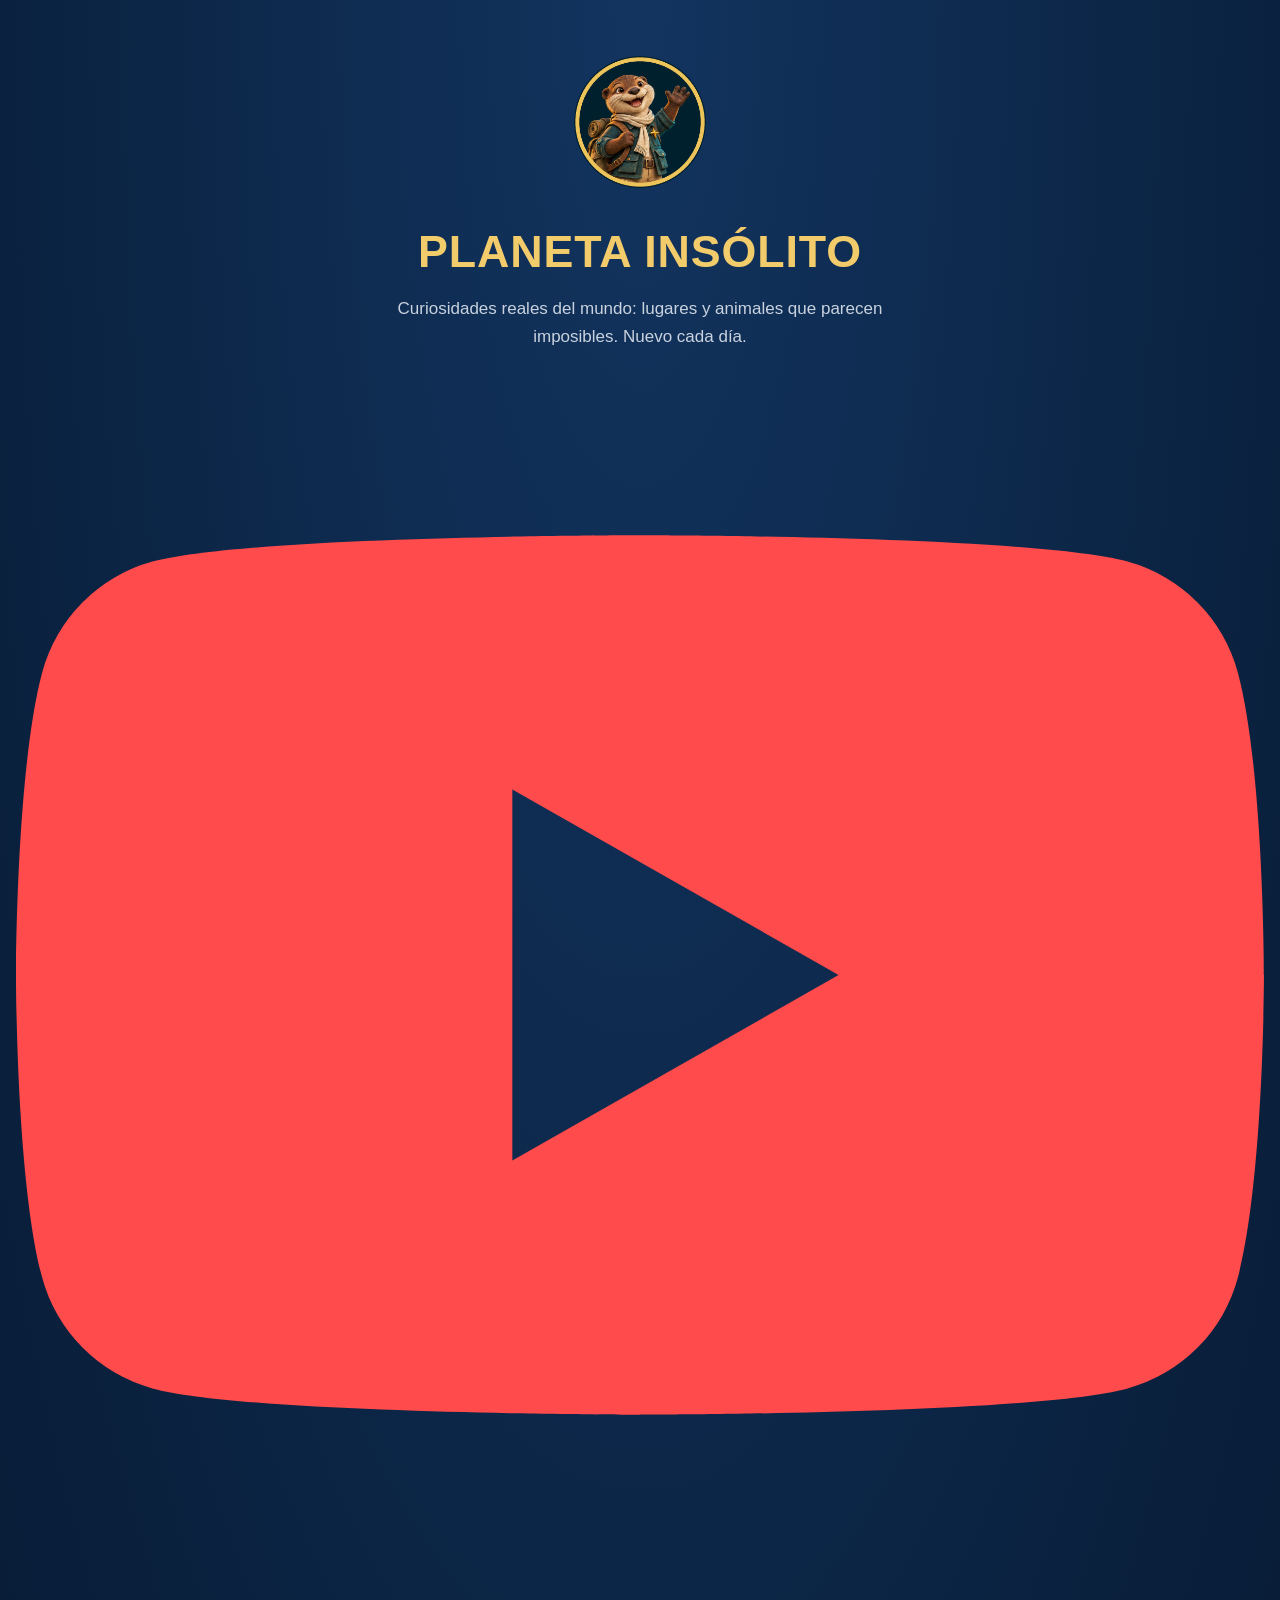
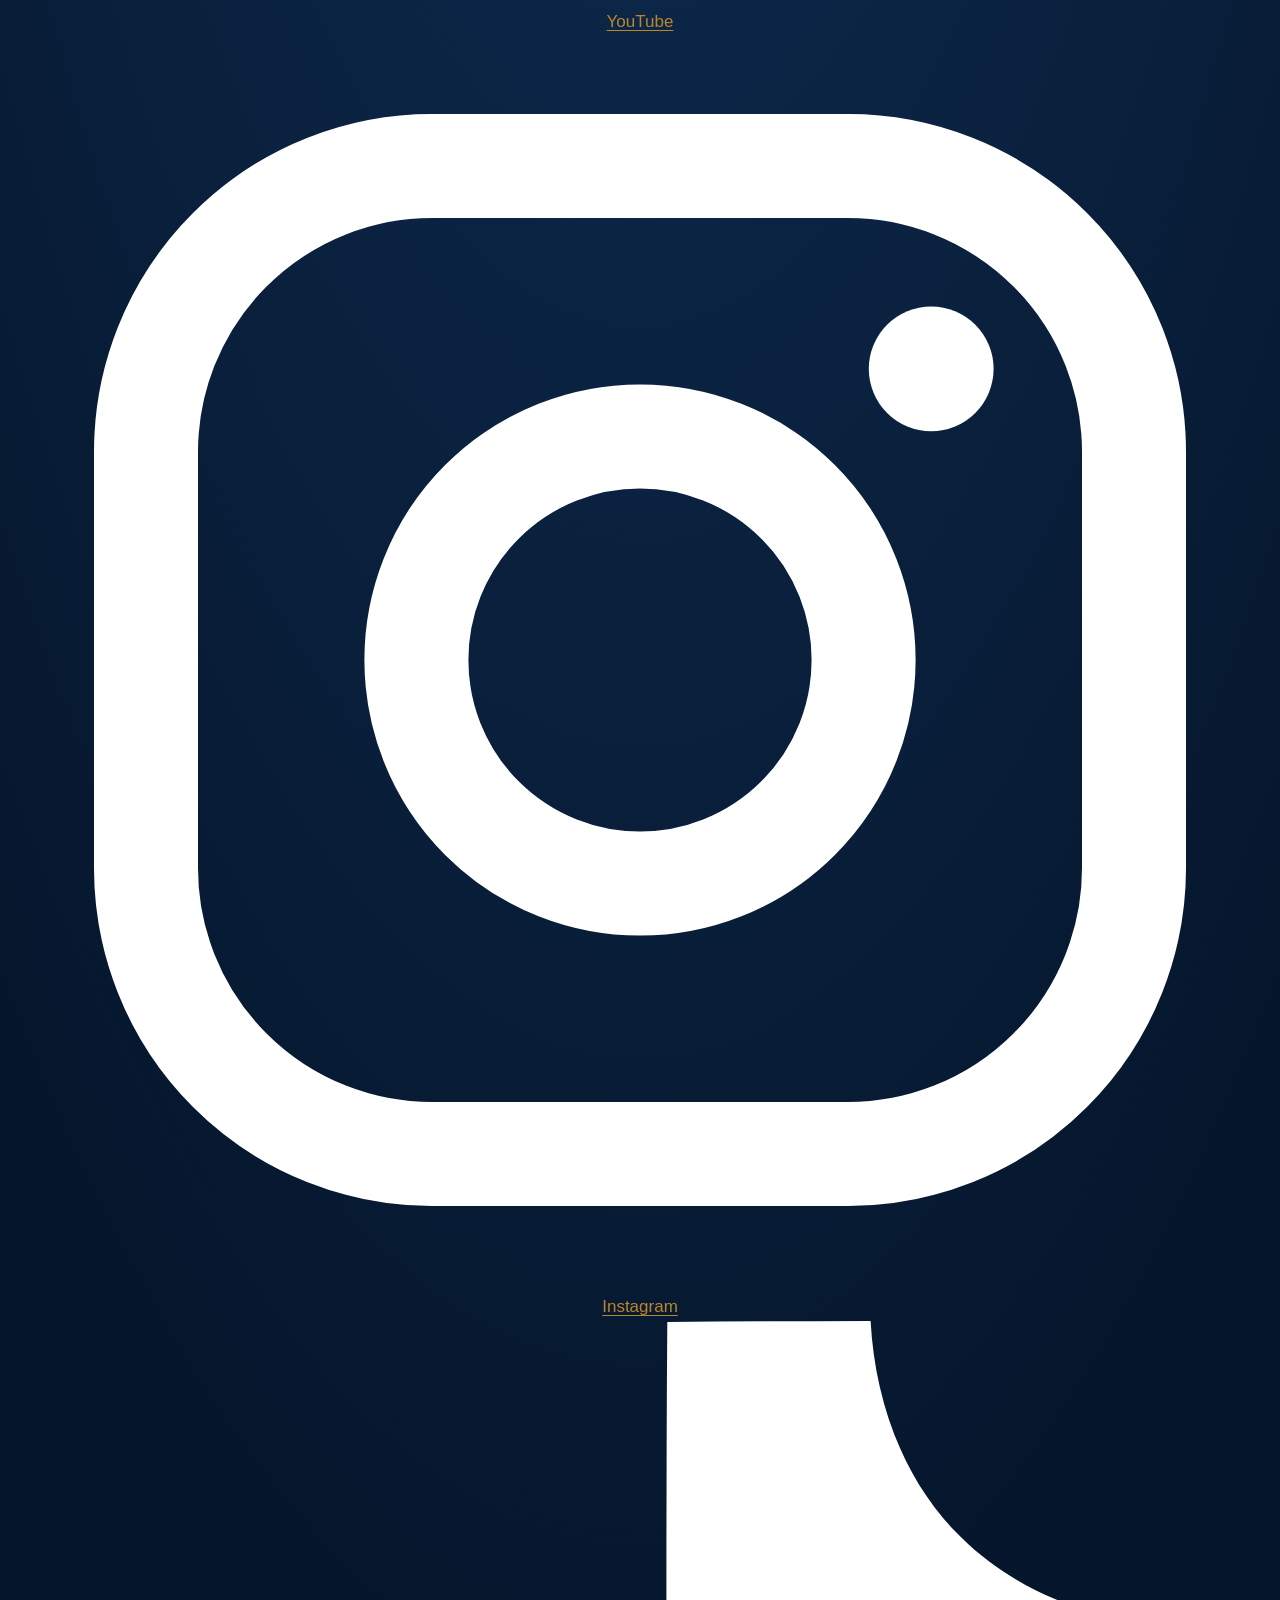
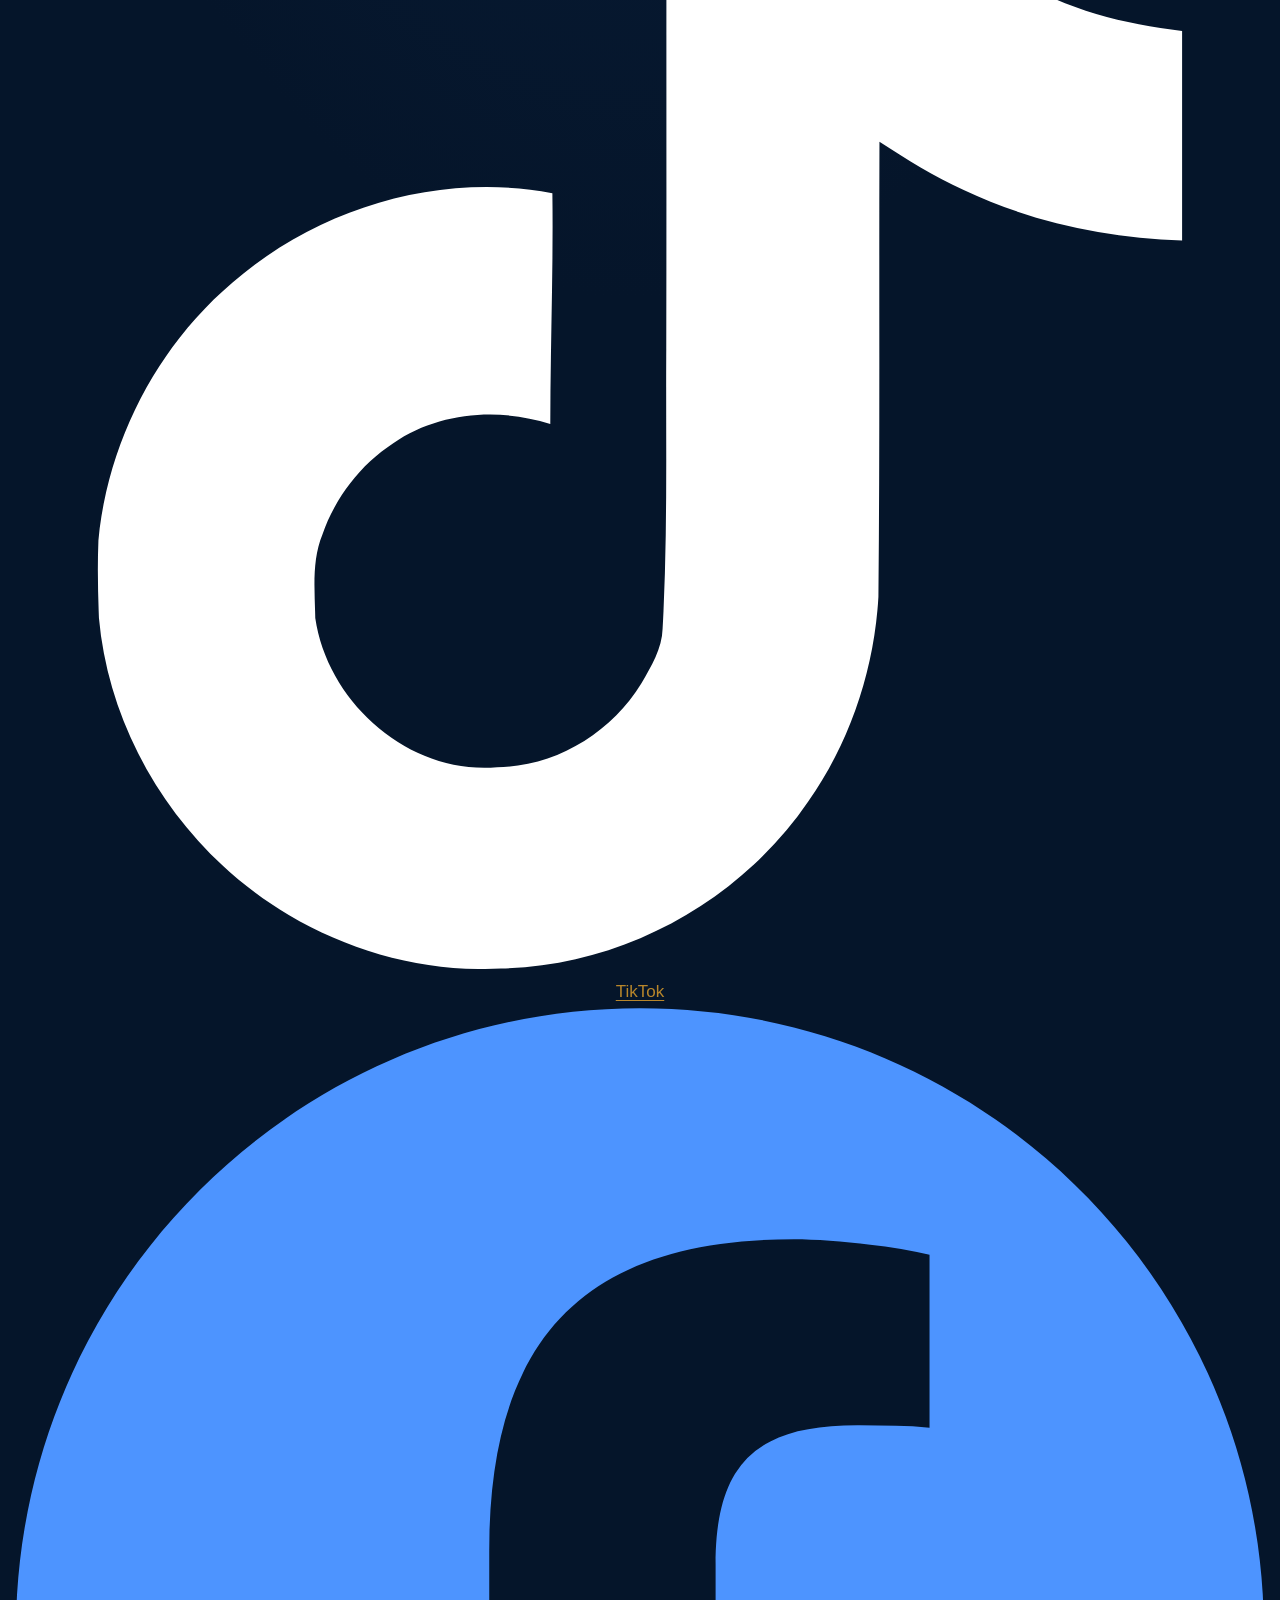
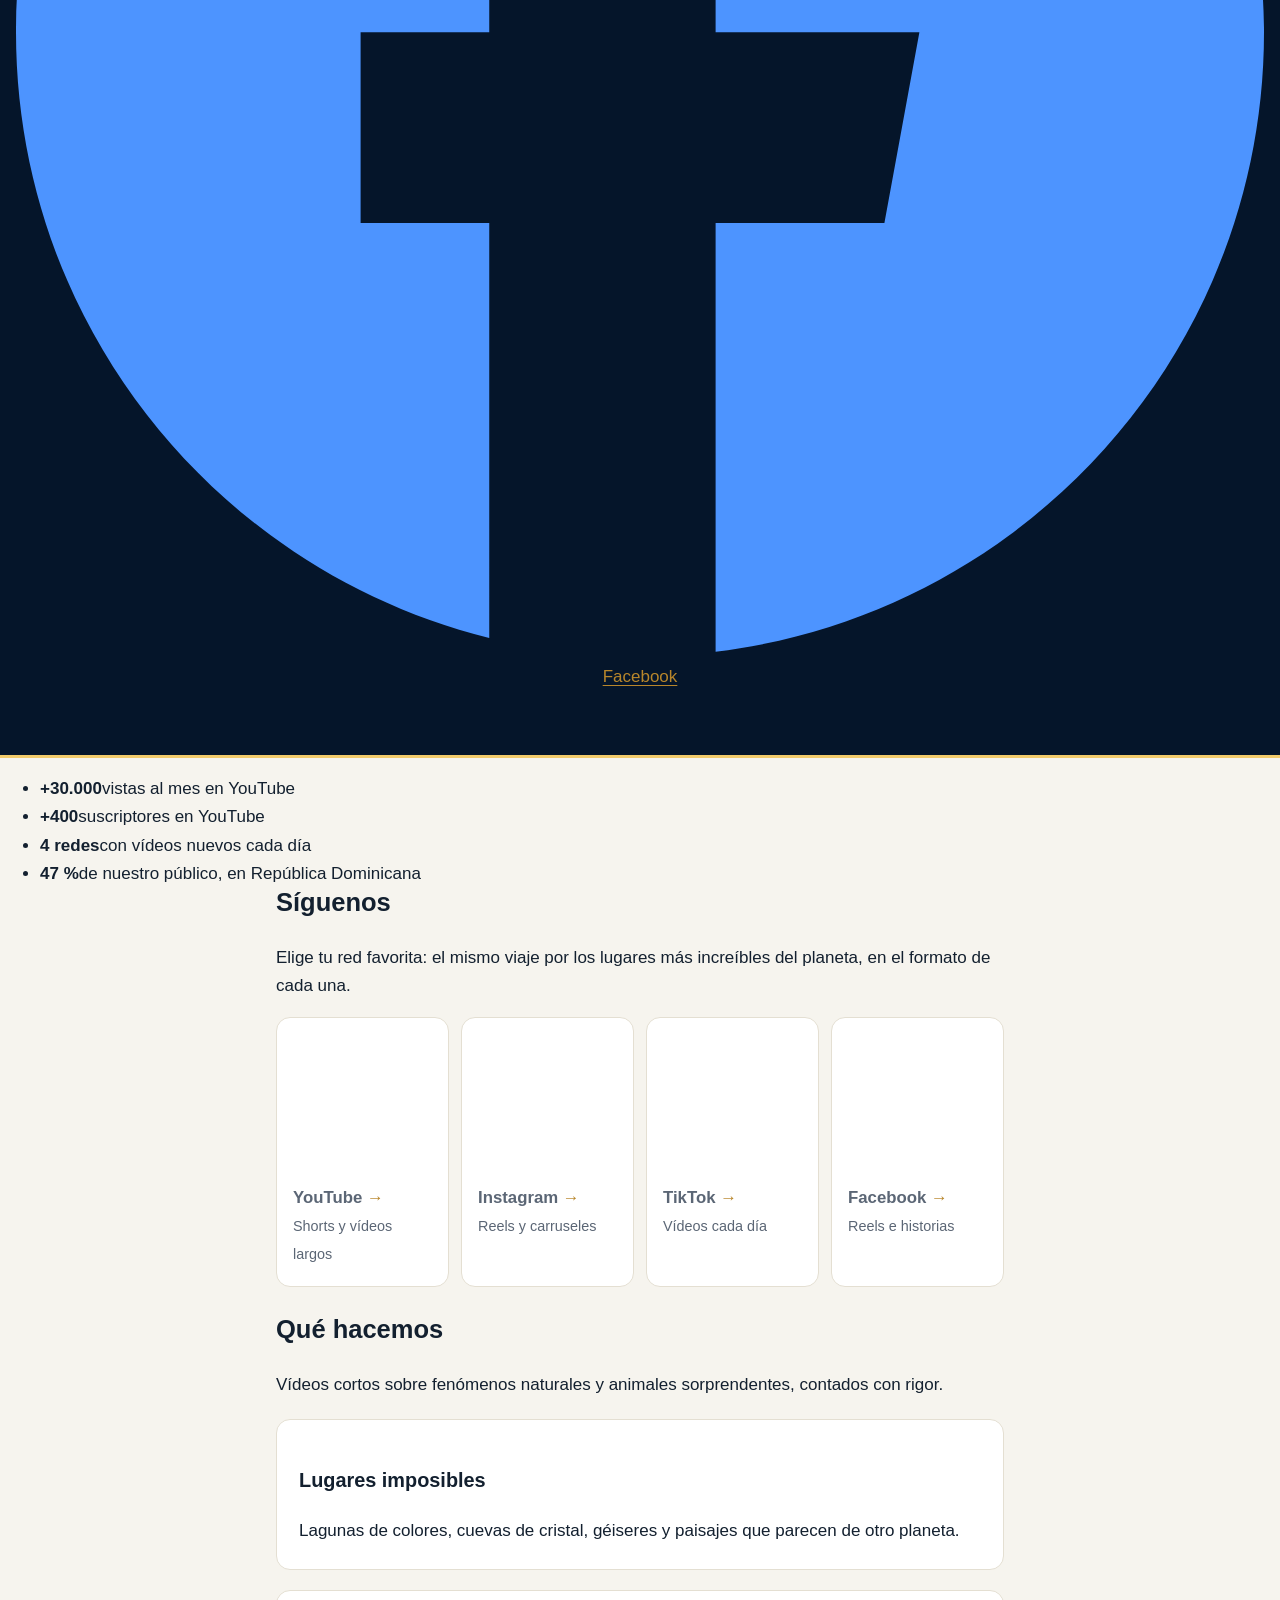
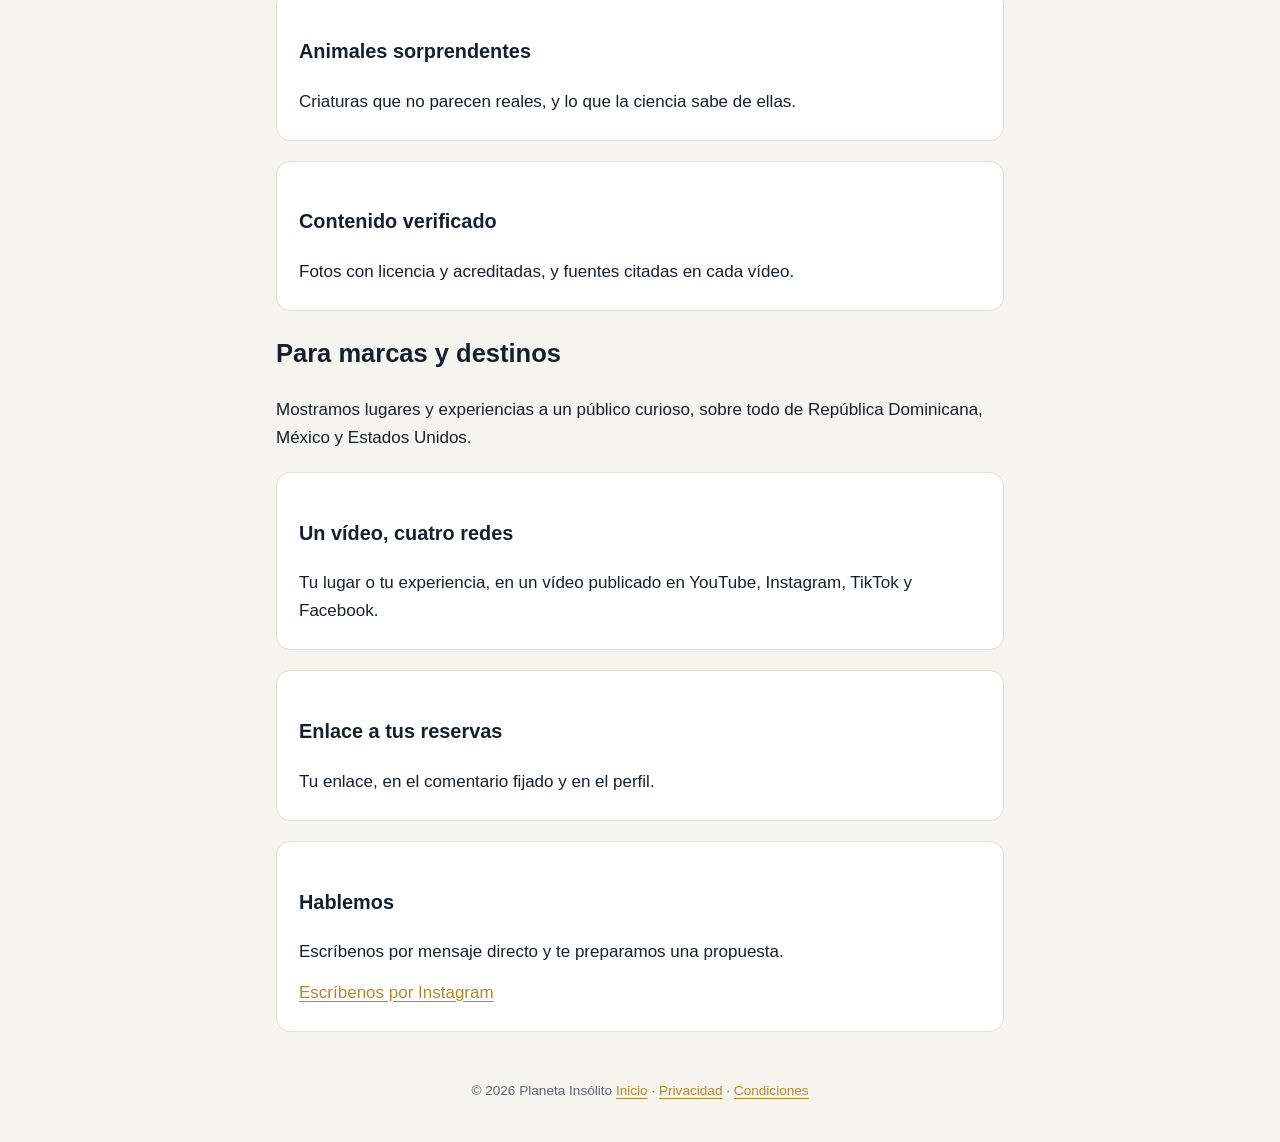
==== index.html @ 4940c405 "Diseño a ancho completo con logotipos de cada red, cifras y sección para marcas Co-Authored-By: Clau" ====
<!doctype html>
<html lang="es">
<head>
<meta charset="utf-8">
<meta name="viewport" content="width=device-width, initial-scale=1">
<title>Planeta Insólito</title>
<meta name="description" content="Curiosidades reales del mundo: lugares y animales que parecen imposibles. Nuevo cada día en YouTube, Instagram, TikTok y Facebook.">
<link rel="icon" type="image/png" href="favicon.png">
<link rel="apple-touch-icon" href="apple-touch-icon.png">
<meta name="theme-color" content="#05152a">
<meta property="og:title" content="Planeta Insólito">
<meta property="og:description" content="Curiosidades reales del mundo: lugares y animales que parecen imposibles. Nuevo cada día en YouTube, Instagram, TikTok y Facebook.">
<meta property="og:image" content="https://todoesdigitalrd.github.io/planeta-insolito-legal/isotipo.png">
<link rel="stylesheet" href="estilo.css">
</head>
<body>
<header class="cabecera">
  <div class="contenedor">
    <img src="isotipo.png" alt="La nutria exploradora, isotipo de Planeta Insólito" width="512" height="512">
    <h1>Planeta Insólito</h1>
    <p>Curiosidades reales del mundo: lugares y animales que parecen imposibles. Nuevo cada día.</p>
    <nav class="pastillas" aria-label="Síguenos">
      <a class="pastilla" href="https://www.youtube.com/@PlanetaInsolitoHistorias"><svg viewBox="0 0 24 24" fill="#ff4b4b" aria-hidden="true"><path d="M23.498 6.186a3.016 3.016 0 0 0-2.122-2.136C19.505 3.545 12 3.545 12 3.545s-7.505 0-9.377.505A3.017 3.017 0 0 0 .502 6.186C0 8.07 0 12 0 12s0 3.93.502 5.814a3.016 3.016 0 0 0 2.122 2.136c1.871.505 9.376.505 9.376.505s7.505 0 9.377-.505a3.015 3.015 0 0 0 2.122-2.136C24 15.93 24 12 24 12s0-3.93-.502-5.814zM9.545 15.568V8.432L15.818 12l-6.273 3.568z"/></svg>YouTube</a>
      <a class="pastilla" href="https://www.instagram.com/planetainsolitohistorias/"><svg viewBox="0 0 24 24" fill="none" stroke="#fff" stroke-width="2" aria-hidden="true"><rect x="2.5" y="2.5" width="19" height="19" rx="5.5"/><circle cx="12" cy="12" r="4.3"/><circle cx="17.6" cy="6.4" r="1.2" fill="#fff" stroke="none"/></svg>Instagram</a>
      <a class="pastilla" href="https://www.tiktok.com/@planetainsolitohistorias"><svg viewBox="0 0 24 24" fill="#fff" aria-hidden="true"><path d="M12.525.02c1.31-.02 2.61-.01 3.91-.02.08 1.53.63 3.09 1.75 4.17 1.12 1.11 2.7 1.62 4.24 1.79v4.03c-1.44-.05-2.89-.35-4.2-.97-.57-.26-1.1-.59-1.62-.93-.01 2.92.01 5.84-.02 8.75-.08 1.4-.54 2.79-1.35 3.94-1.31 1.92-3.58 3.17-5.91 3.21-1.43.08-2.86-.31-4.08-1.03-2.02-1.19-3.44-3.37-3.65-5.71-.02-.5-.03-1-.01-1.49.18-1.9 1.12-3.72 2.58-4.96 1.66-1.44 3.98-2.13 6.15-1.72.02 1.48-.04 2.96-.04 4.44-.99-.32-2.15-.23-3.02.37-.63.41-1.11 1.04-1.36 1.75-.21.51-.15 1.07-.14 1.61.24 1.64 1.82 3.02 3.5 2.87 1.12-.01 2.19-.66 2.77-1.61.19-.33.4-.67.41-1.06.1-1.79.06-3.57.07-5.36.01-4.03-.01-8.05.02-12.07z"/></svg>TikTok</a>
      <a class="pastilla" href="https://www.facebook.com/planetainsolitohistorias"><svg viewBox="0 0 24 24" fill="#4d94ff" aria-hidden="true"><path d="M9.101 23.691v-7.98H6.627v-3.667h2.474v-1.58c0-4.085 1.848-5.978 5.858-5.978.401 0 .955.042 1.468.103a8.68 8.68 0 0 1 1.141.195v3.325a8.623 8.623 0 0 0-.653-.036 26.805 26.805 0 0 0-.733-.009c-.707 0-1.259.096-1.675.309a1.686 1.686 0 0 0-.679.622c-.258.42-.374.995-.374 1.752v1.297h3.919l-.386 2.103-.287 1.564h-3.246v8.245C19.396 23.238 24 18.179 24 12.044c0-6.627-5.373-12-12-12s-12 5.373-12 12c0 5.628 3.874 10.35 9.101 11.647Z"/></svg>Facebook</a>
    </nav>
  </div>
</header>
<div class="cifras">
  <div class="contenedor">
    <ul>
      <li><strong>+30.000</strong><span>vistas al mes en YouTube</span></li>
      <li><strong>+400</strong><span>suscriptores en YouTube</span></li>
      <li><strong>4 redes</strong><span>con vídeos nuevos cada día</span></li>
      <li><strong>47 %</strong><span>de nuestro público, en República Dominicana</span></li>
    </ul>
  </div>
</div>
<main>
  <section class="seccion">
    <div class="contenedor">
      <h2>Síguenos</h2>
      <p class="intro">Elige tu red favorita: el mismo viaje por los lugares más increíbles del planeta, en el formato de cada una.</p>
      <div class="redes">
      <a class="red" href="https://www.youtube.com/@PlanetaInsolitoHistorias"><span class="logo yt"><svg viewBox="0 0 24 24" fill="#fff" aria-hidden="true"><path d="M23.498 6.186a3.016 3.016 0 0 0-2.122-2.136C19.505 3.545 12 3.545 12 3.545s-7.505 0-9.377.505A3.017 3.017 0 0 0 .502 6.186C0 8.07 0 12 0 12s0 3.93.502 5.814a3.016 3.016 0 0 0 2.122 2.136c1.871.505 9.376.505 9.376.505s7.505 0 9.377-.505a3.015 3.015 0 0 0 2.122-2.136C24 15.93 24 12 24 12s0-3.93-.502-5.814zM9.545 15.568V8.432L15.818 12l-6.273 3.568z"/></svg></span><span><strong>YouTube</strong><span>Shorts y vídeos largos</span></span></a>
      <a class="red" href="https://www.instagram.com/planetainsolitohistorias/"><span class="logo ig"><svg viewBox="0 0 24 24" fill="none" stroke="#fff" stroke-width="2" aria-hidden="true"><rect x="2.5" y="2.5" width="19" height="19" rx="5.5"/><circle cx="12" cy="12" r="4.3"/><circle cx="17.6" cy="6.4" r="1.2" fill="#fff" stroke="none"/></svg></span><span><strong>Instagram</strong><span>Reels y carruseles</span></span></a>
      <a class="red" href="https://www.tiktok.com/@planetainsolitohistorias"><span class="logo tt"><svg viewBox="0 0 24 24" fill="#fff" aria-hidden="true"><path d="M12.525.02c1.31-.02 2.61-.01 3.91-.02.08 1.53.63 3.09 1.75 4.17 1.12 1.11 2.7 1.62 4.24 1.79v4.03c-1.44-.05-2.89-.35-4.2-.97-.57-.26-1.1-.59-1.62-.93-.01 2.92.01 5.84-.02 8.75-.08 1.4-.54 2.79-1.35 3.94-1.31 1.92-3.58 3.17-5.91 3.21-1.43.08-2.86-.31-4.08-1.03-2.02-1.19-3.44-3.37-3.65-5.71-.02-.5-.03-1-.01-1.49.18-1.9 1.12-3.72 2.58-4.96 1.66-1.44 3.98-2.13 6.15-1.72.02 1.48-.04 2.96-.04 4.44-.99-.32-2.15-.23-3.02.37-.63.41-1.11 1.04-1.36 1.75-.21.51-.15 1.07-.14 1.61.24 1.64 1.82 3.02 3.5 2.87 1.12-.01 2.19-.66 2.77-1.61.19-.33.4-.67.41-1.06.1-1.79.06-3.57.07-5.36.01-4.03-.01-8.05.02-12.07z"/></svg></span><span><strong>TikTok</strong><span>Vídeos cada día</span></span></a>
      <a class="red" href="https://www.facebook.com/planetainsolitohistorias"><span class="logo fb"><svg viewBox="0 0 24 24" fill="#fff" aria-hidden="true"><path d="M9.101 23.691v-7.98H6.627v-3.667h2.474v-1.58c0-4.085 1.848-5.978 5.858-5.978.401 0 .955.042 1.468.103a8.68 8.68 0 0 1 1.141.195v3.325a8.623 8.623 0 0 0-.653-.036 26.805 26.805 0 0 0-.733-.009c-.707 0-1.259.096-1.675.309a1.686 1.686 0 0 0-.679.622c-.258.42-.374.995-.374 1.752v1.297h3.919l-.386 2.103-.287 1.564h-3.246v8.245C19.396 23.238 24 18.179 24 12.044c0-6.627-5.373-12-12-12s-12 5.373-12 12c0 5.628 3.874 10.35 9.101 11.647Z"/></svg></span><span><strong>Facebook</strong><span>Reels e historias</span></span></a>
      </div>
    </div>
  </section>
  <section class="seccion">
    <div class="contenedor">
      <h2>Qué hacemos</h2>
      <p class="intro">Vídeos cortos sobre fenómenos naturales y animales sorprendentes, contados con rigor.</p>
      <div class="tarjetas">
        <div class="bloque"><h3>Lugares imposibles</h3><p>Lagunas de colores, cuevas de cristal, géiseres y paisajes que parecen de otro planeta.</p></div>
        <div class="bloque"><h3>Animales sorprendentes</h3><p>Criaturas que no parecen reales, y lo que la ciencia sabe de ellas.</p></div>
        <div class="bloque"><h3>Contenido verificado</h3><p>Fotos con licencia y acreditadas, y fuentes citadas en cada vídeo.</p></div>
      </div>
    </div>
  </section>
  <section class="seccion">
    <div class="contenedor">
      <h2>Para marcas y destinos</h2>
      <p class="intro">Mostramos lugares y experiencias a un público curioso, sobre todo de República Dominicana, México y Estados Unidos.</p>
      <div class="tarjetas">
        <div class="bloque"><h3>Un vídeo, cuatro redes</h3><p>Tu lugar o tu experiencia, en un vídeo publicado en YouTube, Instagram, TikTok y Facebook.</p></div>
        <div class="bloque"><h3>Enlace a tus reservas</h3><p>Tu enlace, en el comentario fijado y en el perfil.</p></div>
        <div class="bloque"><h3>Hablemos</h3><p>Escríbenos por mensaje directo y te preparamos una propuesta.</p><a class="boton" href="https://www.instagram.com/planetainsolitohistorias/">Escríbenos por Instagram</a></div>
      </div>
    </div>
  </section>
</main>
<footer>
  <div class="contenedor">
    <span>© 2026 Planeta Insólito</span>
    <span><a href="index.html">Inicio</a> · <a href="privacidad.html">Privacidad</a> · <a href="condiciones.html">Condiciones</a></span>
  </div>
</footer>
</body>
</html>
---- estilo.css ----
:root {
  --fondo: #f6f4ee;
  --tinta: #13202f;
  --suave: #5b6675;
  --oro: #b8862b;
  --noche: #05152a;
  --tarjeta: #ffffff;
  --borde: #e4dfd2;
}
@media (prefers-color-scheme: dark) {
  :root {
    --fondo: #0a1f3c;
    --tinta: #eef1f5;
    --suave: #a7b1bf;
    --oro: #f2cb6b;
    --tarjeta: #0c2140;
    --borde: #1d3557;
  }
}
* { box-sizing: border-box; }
html { -webkit-text-size-adjust: 100%; }
body {
  margin: 0;
  background: var(--fondo);
  color: var(--tinta);
  font: 17px/1.65 "Avenir Next", -apple-system, "Segoe UI", Roboto, sans-serif;
}
a { color: var(--oro); text-underline-offset: 3px; }
.cabecera {
  background: radial-gradient(120% 90% at 50% 0%, #12345f 0%, var(--noche) 70%);
  border-bottom: 3px solid #f2cb6b;
  color: #eef1f5;
  text-align: center;
  padding: 56px 16px 64px;
}
.cabecera img {
  width: 132px; height: 132px; border-radius: 50%;
  object-fit: contain;
}
.cabecera h1 {
  margin: 18px 0 6px; font-size: clamp(2rem, 6vw, 2.8rem);
  letter-spacing: .02em; color: #f2cb6b; text-transform: uppercase;
}
.cabecera p { margin: 0 auto; max-width: 520px; color: #c9d2de; }
main { max-width: 760px; margin: -28px auto 0; padding: 0 16px 48px; }
.redes {
  display: grid; gap: 12px;
  grid-template-columns: repeat(auto-fit, minmax(150px, 1fr));
}
.red {
  display: block; background: var(--tarjeta); border: 1px solid var(--borde);
  border-radius: 14px; padding: 18px 16px; text-decoration: none; color: var(--tinta);
  transition: transform .15s, border-color .15s;
}
.red:hover, .red:focus-visible { transform: translateY(-2px); border-color: var(--oro); }
.red strong { display: block; font-size: 1.05rem; }
.red span { color: var(--suave); font-size: .9rem; }
.red strong::after { content: ' →'; color: var(--oro); }
.bloque {
  background: var(--tarjeta); border: 1px solid var(--borde); border-radius: 14px;
  padding: 24px 22px; margin-top: 20px;
}
.bloque h2 { margin: 0 0 8px; font-size: 1.15rem; }
.bloque p { margin: 0 0 12px; }
.bloque p:last-child { margin-bottom: 0; }
.fecha { color: var(--suave); font-size: .9rem; }
footer { text-align: center; color: var(--suave); font-size: .85rem; padding: 0 16px 40px; }

@media (max-width: 480px) {
  body { font-size: 16px; }
  .cabecera { padding: 44px 16px 56px; }
  .cabecera img { width: 112px; height: 112px; }
  .redes { grid-template-columns: 1fr 1fr; }
  .bloque { padding: 20px 18px; }
}
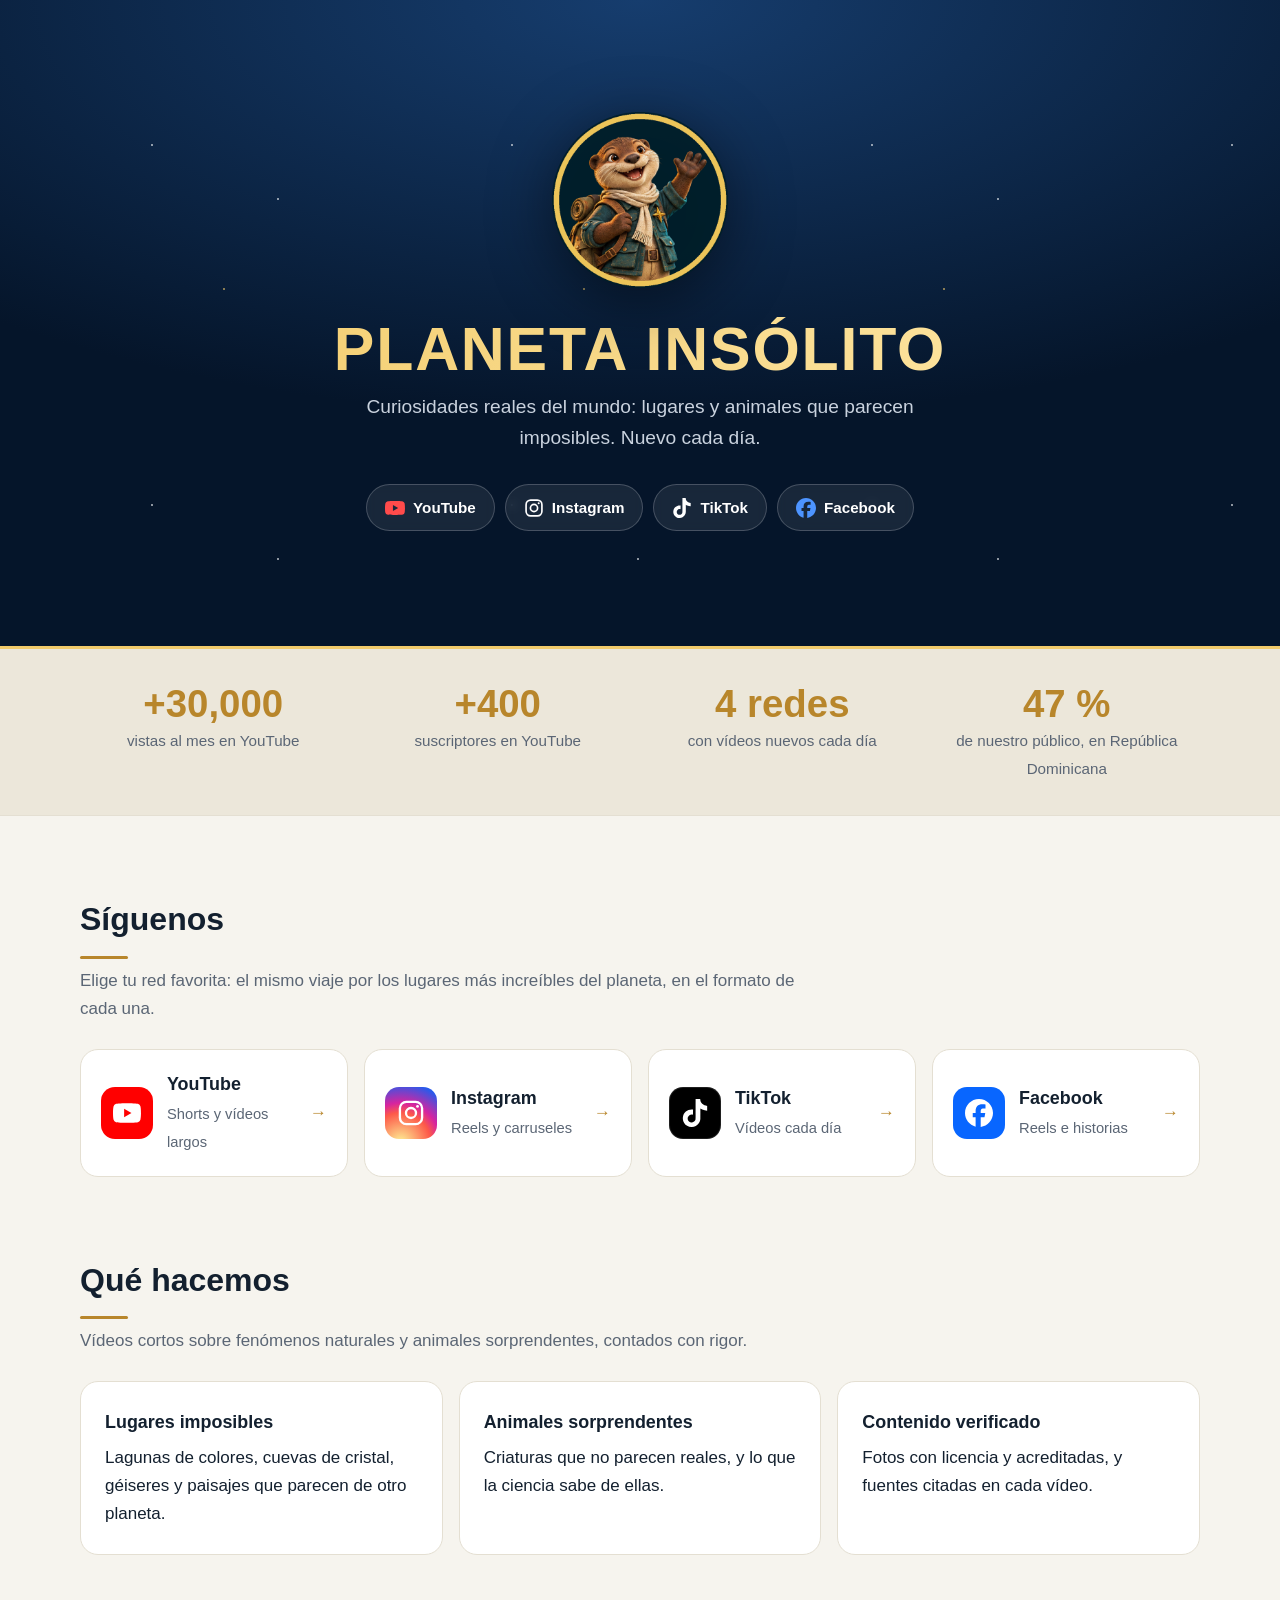
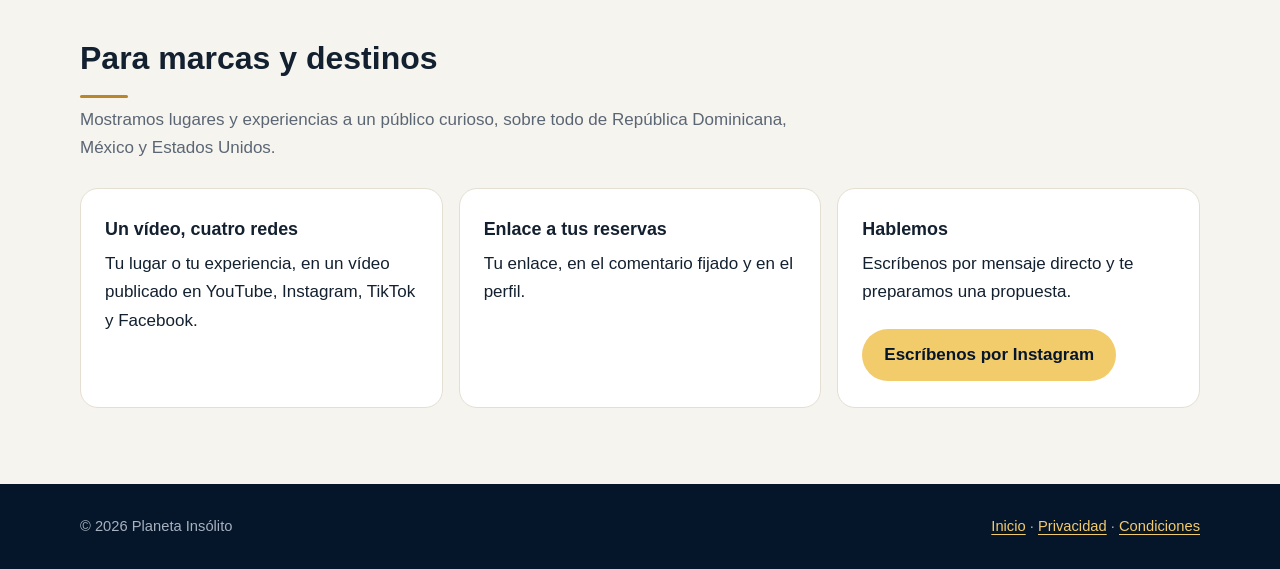
==== commit 954f2f80: "Animaciones y microinteracciones: nutria flotante, estrellas, brillo, aparición al desplazarse y con" ====
--- a/index.html
+++ b/index.html
@@ -12,11 +12,28 @@
 <meta property="og:description" content="Curiosidades reales del mundo: lugares y animales que parecen imposibles. Nuevo cada día en YouTube, Instagram, TikTok y Facebook.">
 <meta property="og:image" content="https://todoesdigitalrd.github.io/planeta-insolito-legal/isotipo.png">
 <link rel="stylesheet" href="estilo.css">
+<script>
+document.documentElement.classList.add('js');
+document.addEventListener('DOMContentLoaded',function(){
+  var els=document.querySelectorAll('.cifras li,.seccion h2,.seccion .intro,.red,.bloque');
+  els.forEach(function(e,i){e.classList.add('aparece');e.style.transitionDelay=(i%4)*70+'ms';});
+  if(!('IntersectionObserver' in window)){els.forEach(function(e){e.classList.add('visible')});return;}
+  var io=new IntersectionObserver(function(en){en.forEach(function(x){if(x.isIntersecting){x.target.classList.add('visible');io.unobserve(x.target);}})},{threshold:.12});
+  els.forEach(function(e){io.observe(e)});
+  document.querySelectorAll('[data-cifra]').forEach(function(el){
+    var fin=+el.dataset.cifra,pre=el.dataset.pre||'',suf=el.dataset.suf||'',t0=null;
+    if(matchMedia('(prefers-reduced-motion: reduce)').matches)return;
+    function paso(t){if(!t0)t0=t;var p=Math.min((t-t0)/1400,1);var v=Math.round(fin*(1-Math.pow(1-p,3)));el.textContent=pre+v.toLocaleString('es-DO')+suf;if(p<1)requestAnimationFrame(paso);}
+    new IntersectionObserver(function(en,o){if(en[0].isIntersecting){requestAnimationFrame(paso);o.disconnect();}}).observe(el);
+  });
+});
+</script>
+
 </head>
 <body>
 <header class="cabecera">
   <div class="contenedor">
-    <img src="isotipo.png" alt="La nutria exploradora, isotipo de Planeta Insólito" width="512" height="512">
+    <img class="isotipo" src="isotipo.png" alt="La nutria exploradora, isotipo de Planeta Insólito" width="512" height="512">
     <h1>Planeta Insólito</h1>
     <p>Curiosidades reales del mundo: lugares y animales que parecen imposibles. Nuevo cada día.</p>
     <nav class="pastillas" aria-label="Síguenos">
@@ -30,10 +47,10 @@
 <div class="cifras">
   <div class="contenedor">
     <ul>
-      <li><strong>+30.000</strong><span>vistas al mes en YouTube</span></li>
-      <li><strong>+400</strong><span>suscriptores en YouTube</span></li>
+      <li><strong data-cifra="30000" data-pre="+">+30.000</strong><span>vistas al mes en YouTube</span></li>
+      <li><strong data-cifra="400" data-pre="+">+400</strong><span>suscriptores en YouTube</span></li>
       <li><strong>4 redes</strong><span>con vídeos nuevos cada día</span></li>
-      <li><strong>47 %</strong><span>de nuestro público, en República Dominicana</span></li>
+      <li><strong data-cifra="47" data-suf=" %">47 %</strong><span>de nuestro público, en República Dominicana</span></li>
     </ul>
   </div>
 </div>
--- a/estilo.css
+++ b/estilo.css
@@ -3,9 +3,12 @@
   --tinta: #13202f;
   --suave: #5b6675;
   --oro: #b8862b;
+  --oro-vivo: #f2cb6b;
   --noche: #05152a;
   --tarjeta: #ffffff;
   --borde: #e4dfd2;
+  --banda: #ece7da;
+  --sombra: 0 14px 34px rgba(5, 21, 42, .10);
 }
 @media (prefers-color-scheme: dark) {
   :root {
@@ -13,63 +16,150 @@
     --tinta: #eef1f5;
     --suave: #a7b1bf;
     --oro: #f2cb6b;
-    --tarjeta: #0c2140;
+    --tarjeta: #0f2647;
     --borde: #1d3557;
+    --banda: #081a33;
+    --sombra: 0 14px 34px rgba(0, 0, 0, .35);
   }
 }
 * { box-sizing: border-box; }
-html { -webkit-text-size-adjust: 100%; }
+html { -webkit-text-size-adjust: 100%; scroll-behavior: smooth; }
 body {
-  margin: 0;
-  background: var(--fondo);
-  color: var(--tinta);
+  margin: 0; background: var(--fondo); color: var(--tinta); overflow-x: hidden;
   font: 17px/1.65 "Avenir Next", -apple-system, "Segoe UI", Roboto, sans-serif;
 }
 a { color: var(--oro); text-underline-offset: 3px; }
+.contenedor { width: 100%; max-width: 1200px; margin: 0 auto; padding: 0 clamp(16px, 4vw, 40px); }
+
+/* ---------- Cabecera a todo lo ancho ---------- */
 .cabecera {
-  background: radial-gradient(120% 90% at 50% 0%, #12345f 0%, var(--noche) 70%);
-  border-bottom: 3px solid #f2cb6b;
-  color: #eef1f5;
-  text-align: center;
-  padding: 56px 16px 64px;
+  position: relative; overflow: hidden; isolation: isolate;
+  background: radial-gradient(120% 100% at 50% 0%, #163d6e 0%, var(--noche) 65%);
+  border-bottom: 3px solid var(--oro-vivo);
+  color: #eef1f5; text-align: center;
+  padding: clamp(56px, 9vw, 112px) 0 clamp(64px, 9vw, 120px);
 }
-.cabecera img {
-  width: 132px; height: 132px; border-radius: 50%;
-  object-fit: contain;
+/* Estrellas suaves de fondo */
+.cabecera::before {
+  content: ""; position: absolute; inset: -50%; z-index: -1; opacity: .55;
+  background-image:
+    radial-gradient(1.5px 1.5px at 20% 30%, #fff 50%, transparent 51%),
+    radial-gradient(1px 1px at 70% 20%, #fff 50%, transparent 51%),
+    radial-gradient(1.5px 1.5px at 40% 70%, #f2cb6b 50%, transparent 51%),
+    radial-gradient(1px 1px at 85% 60%, #fff 50%, transparent 51%),
+    radial-gradient(1px 1px at 10% 80%, #fff 50%, transparent 51%),
+    radial-gradient(1.5px 1.5px at 55% 45%, #fff 50%, transparent 51%);
+  background-size: 360px 360px;
+  animation: estrellas 90s linear infinite;
 }
+@keyframes estrellas { to { transform: translate3d(-360px, -180px, 0); } }
+
+.isotipo {
+  width: clamp(124px, 16vw, 176px); height: auto;
+  filter: drop-shadow(0 12px 30px rgba(0,0,0,.5));
+  animation: flotar 5s ease-in-out infinite;
+}
+@keyframes flotar { 50% { transform: translateY(-8px) rotate(-1.5deg); } }
 .cabecera h1 {
-  margin: 18px 0 6px; font-size: clamp(2rem, 6vw, 2.8rem);
-  letter-spacing: .02em; color: #f2cb6b; text-transform: uppercase;
+  margin: 20px 0 8px; font-size: clamp(2.1rem, 6.5vw, 3.8rem); line-height: 1.08;
+  letter-spacing: .03em; text-transform: uppercase;
+  background: linear-gradient(90deg, #f2cb6b, #ffe8a8, #f2cb6b); background-size: 200% 100%;
+  -webkit-background-clip: text; background-clip: text; color: transparent;
+  animation: brillo 6s ease-in-out infinite;
 }
-.cabecera p { margin: 0 auto; max-width: 520px; color: #c9d2de; }
-main { max-width: 760px; margin: -28px auto 0; padding: 0 16px 48px; }
-.redes {
-  display: grid; gap: 12px;
-  grid-template-columns: repeat(auto-fit, minmax(150px, 1fr));
+@keyframes brillo { 50% { background-position: 100% 0; } }
+.cabecera p { margin: 0 auto; max-width: 640px; color: #c9d2de; font-size: clamp(1rem, 2.2vw, 1.2rem); }
+.cabecera.corta { padding: clamp(44px, 6vw, 72px) 0; }
+.cabecera.corta .isotipo { width: clamp(96px, 12vw, 124px); }
+.cabecera.corta h1 { font-size: clamp(1.9rem, 5vw, 2.8rem); }
+
+/* Botones de redes */
+.pastillas { display: flex; flex-wrap: wrap; justify-content: center; gap: 10px; margin-top: 30px; }
+.pastilla {
+  display: inline-flex; align-items: center; gap: 8px; padding: 10px 18px; border-radius: 999px;
+  background: rgba(255,255,255,.08); border: 1px solid rgba(255,255,255,.2);
+  color: #fff; text-decoration: none; font-weight: 600; font-size: .95rem;
+  backdrop-filter: blur(4px);
+  transition: background .2s, transform .2s, border-color .2s;
 }
+.pastilla:hover, .pastilla:focus-visible { background: rgba(255,255,255,.16); border-color: var(--oro-vivo); transform: translateY(-2px); }
+.pastilla svg { width: 20px; height: 20px; flex: none; transition: transform .2s; }
+.pastilla:hover svg { transform: scale(1.15); }
+
+/* ---------- Banda de cifras ---------- */
+.cifras { background: var(--banda); border-bottom: 1px solid var(--borde); }
+.cifras ul {
+  list-style: none; margin: 0; padding: 32px 0;
+  display: grid; grid-template-columns: repeat(auto-fit, minmax(190px, 1fr)); gap: 18px; text-align: center;
+}
+.cifras strong { display: block; font-size: clamp(1.7rem, 4vw, 2.4rem); color: var(--oro); line-height: 1.2; font-variant-numeric: tabular-nums; }
+.cifras span { color: var(--suave); font-size: .95rem; }
+
+/* ---------- Secciones ---------- */
+section.seccion { padding: clamp(44px, 6vw, 80px) 0; }
+section.seccion + section.seccion { padding-top: 0; }
+.seccion h2 { margin: 0 0 8px; font-size: clamp(1.45rem, 3vw, 2rem); }
+.seccion h2::after { content: ""; display: block; width: 48px; height: 3px; border-radius: 3px; background: var(--oro); margin-top: 10px; }
+.seccion .intro { margin: 0 0 26px; color: var(--suave); max-width: 720px; }
+
+.redes { display: grid; gap: 16px; grid-template-columns: repeat(auto-fit, minmax(240px, 1fr)); }
 .red {
-  display: block; background: var(--tarjeta); border: 1px solid var(--borde);
-  border-radius: 14px; padding: 18px 16px; text-decoration: none; color: var(--tinta);
-  transition: transform .15s, border-color .15s;
+  display: flex; align-items: center; gap: 14px;
+  background: var(--tarjeta); border: 1px solid var(--borde); border-radius: 18px;
+  padding: 20px; text-decoration: none; color: var(--tinta);
+  transition: transform .2s, border-color .2s, box-shadow .2s;
 }
-.red:hover, .red:focus-visible { transform: translateY(-2px); border-color: var(--oro); }
-.red strong { display: block; font-size: 1.05rem; }
-.red span { color: var(--suave); font-size: .9rem; }
-.red strong::after { content: ' →'; color: var(--oro); }
+.red:hover, .red:focus-visible { transform: translateY(-4px); border-color: var(--oro); box-shadow: var(--sombra); }
+.logo { width: 52px; height: 52px; border-radius: 14px; display: grid; place-items: center; flex: none; transition: transform .25s; }
+.red:hover .logo { transform: rotate(-6deg) scale(1.06); }
+.logo svg { width: 28px; height: 28px; }
+.yt { background: #ff0000; }
+.ig { background: radial-gradient(circle at 30% 107%, #fdf497 0%, #fd5949 45%, #d6249f 60%, #285aeb 90%); }
+.tt { background: #000; box-shadow: inset 0 0 0 1px rgba(255,255,255,.12); }
+.fb { background: #0866ff; }
+.red strong { display: block; font-size: 1.12rem; }
+.red span span { color: var(--suave); font-size: .92rem; }
+.red::after { content: "→"; margin-left: auto; color: var(--oro); font-weight: 700; transition: transform .2s; }
+.red:hover::after { transform: translateX(4px); }
+
+.tarjetas { display: grid; gap: 16px; grid-template-columns: repeat(auto-fit, minmax(250px, 1fr)); }
 .bloque {
-  background: var(--tarjeta); border: 1px solid var(--borde); border-radius: 14px;
-  padding: 24px 22px; margin-top: 20px;
+  background: var(--tarjeta); border: 1px solid var(--borde); border-radius: 18px; padding: 26px 24px;
+  transition: transform .2s, box-shadow .2s;
 }
-.bloque h2 { margin: 0 0 8px; font-size: 1.15rem; }
+.tarjetas .bloque:hover { transform: translateY(-3px); box-shadow: var(--sombra); }
+.bloque h3 { margin: 0 0 6px; font-size: 1.12rem; }
+.bloque h2 { margin: 0 0 8px; font-size: 1.2rem; }
+.bloque h2::after { display: none; }
 .bloque p { margin: 0 0 12px; }
 .bloque p:last-child { margin-bottom: 0; }
+.legal { max-width: 840px; margin: 0 auto; display: grid; gap: 16px; }
 .fecha { color: var(--suave); font-size: .9rem; }
-footer { text-align: center; color: var(--suave); font-size: .85rem; padding: 0 16px 40px; }
+.boton {
+  display: inline-block; margin-top: 10px; padding: 12px 22px; border-radius: 999px;
+  background: var(--oro-vivo); color: #05152a; font-weight: 700; text-decoration: none;
+  transition: transform .2s, box-shadow .2s;
+}
+.boton:hover, .boton:focus-visible { transform: translateY(-2px); box-shadow: 0 10px 22px rgba(242, 203, 107, .35); }
+
+/* ---------- Pie ---------- */
+footer { background: var(--noche); color: #a7b1bf; font-size: .92rem; padding: 30px 0; }
+footer .contenedor { display: flex; flex-wrap: wrap; gap: 8px 20px; justify-content: space-between; align-items: center; }
+footer a { color: var(--oro-vivo); }
+
+/* ---------- Aparición al desplazarse ---------- */
+.js .aparece { opacity: 0; transform: translateY(18px); transition: opacity .6s ease, transform .6s ease; }
+.js .aparece.visible { opacity: 1; transform: none; }
+
+:focus-visible { outline: 2px solid var(--oro-vivo); outline-offset: 3px; }
 
 @media (max-width: 480px) {
   body { font-size: 16px; }
-  .cabecera { padding: 44px 16px 56px; }
-  .cabecera img { width: 112px; height: 112px; }
-  .redes { grid-template-columns: 1fr 1fr; }
-  .bloque { padding: 20px 18px; }
+  .pastilla { padding: 9px 14px; font-size: .9rem; }
+  .cifras ul { grid-template-columns: 1fr 1fr; }
+  footer .contenedor { justify-content: center; text-align: center; }
 }
+@media (prefers-reduced-motion: reduce) {
+  *, *::before, *::after { animation: none !important; transition: none !important; }
+  .js .aparece { opacity: 1; transform: none; }
+}
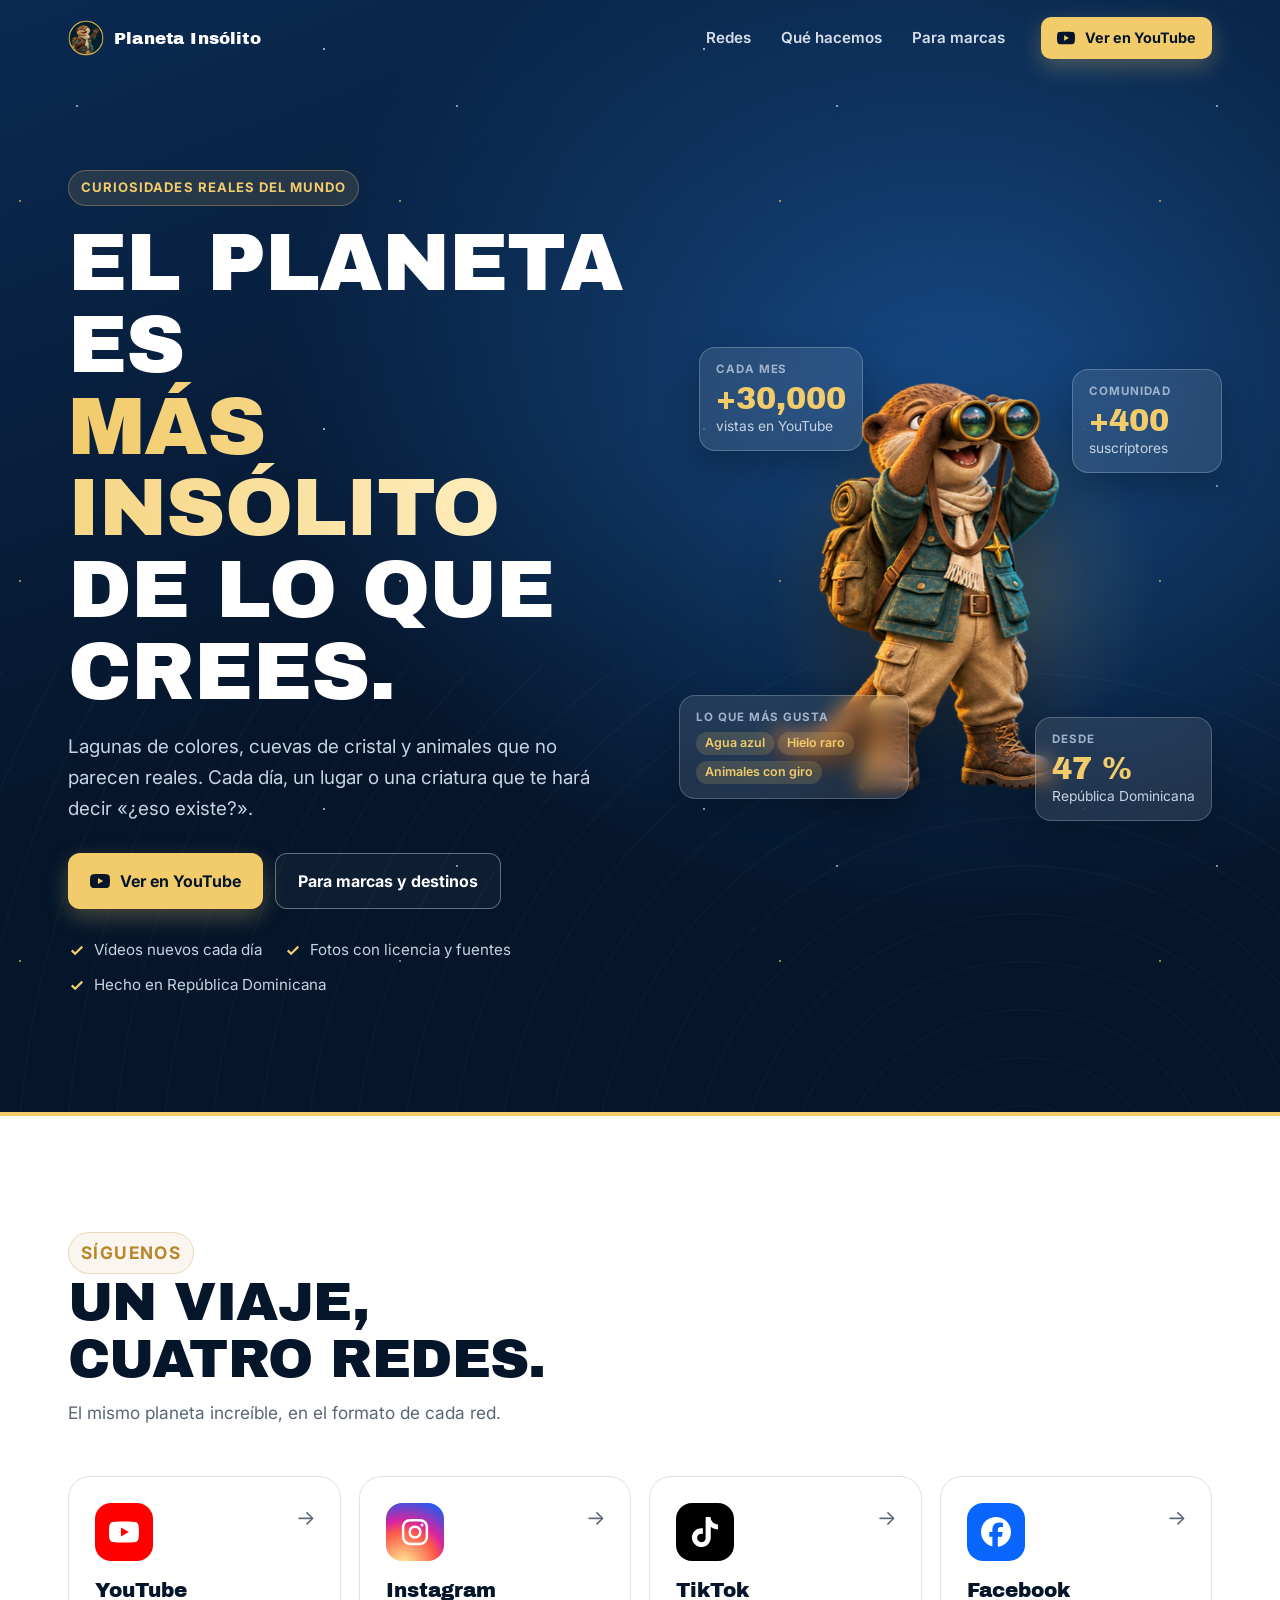
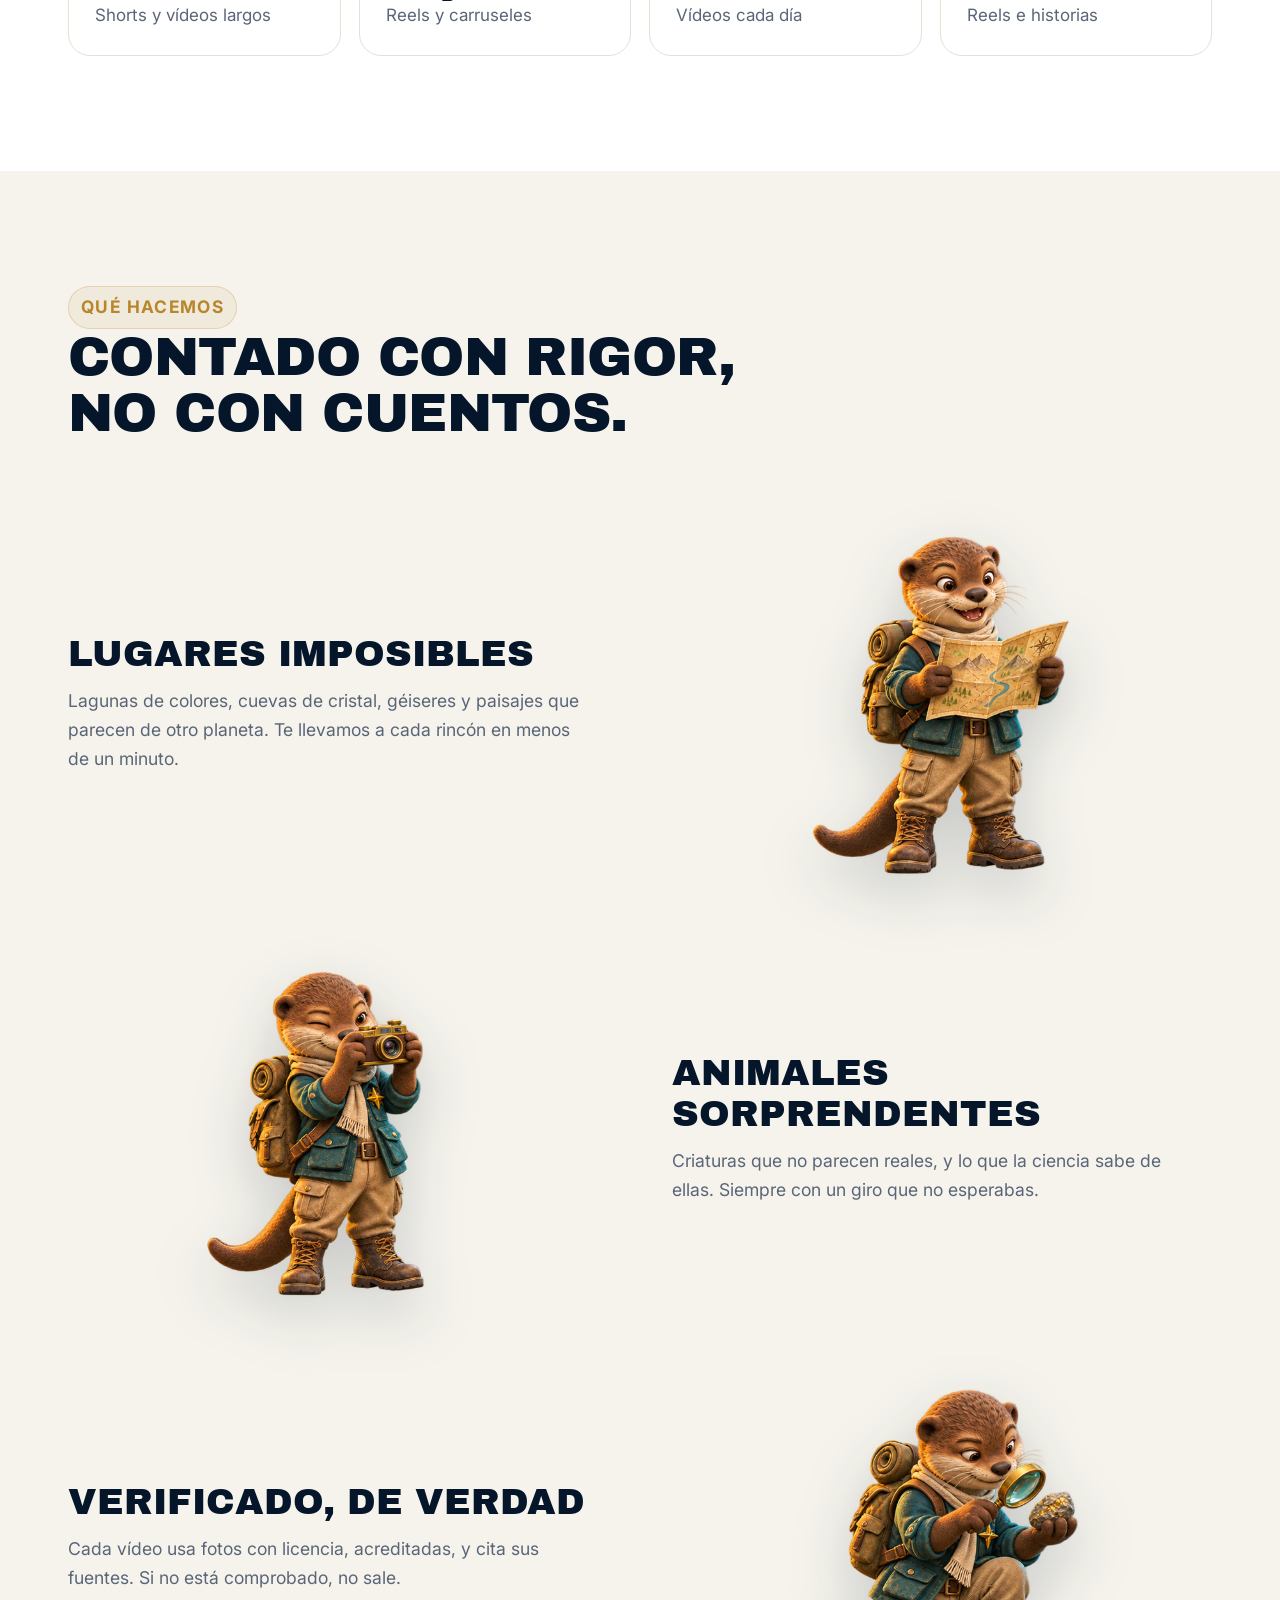
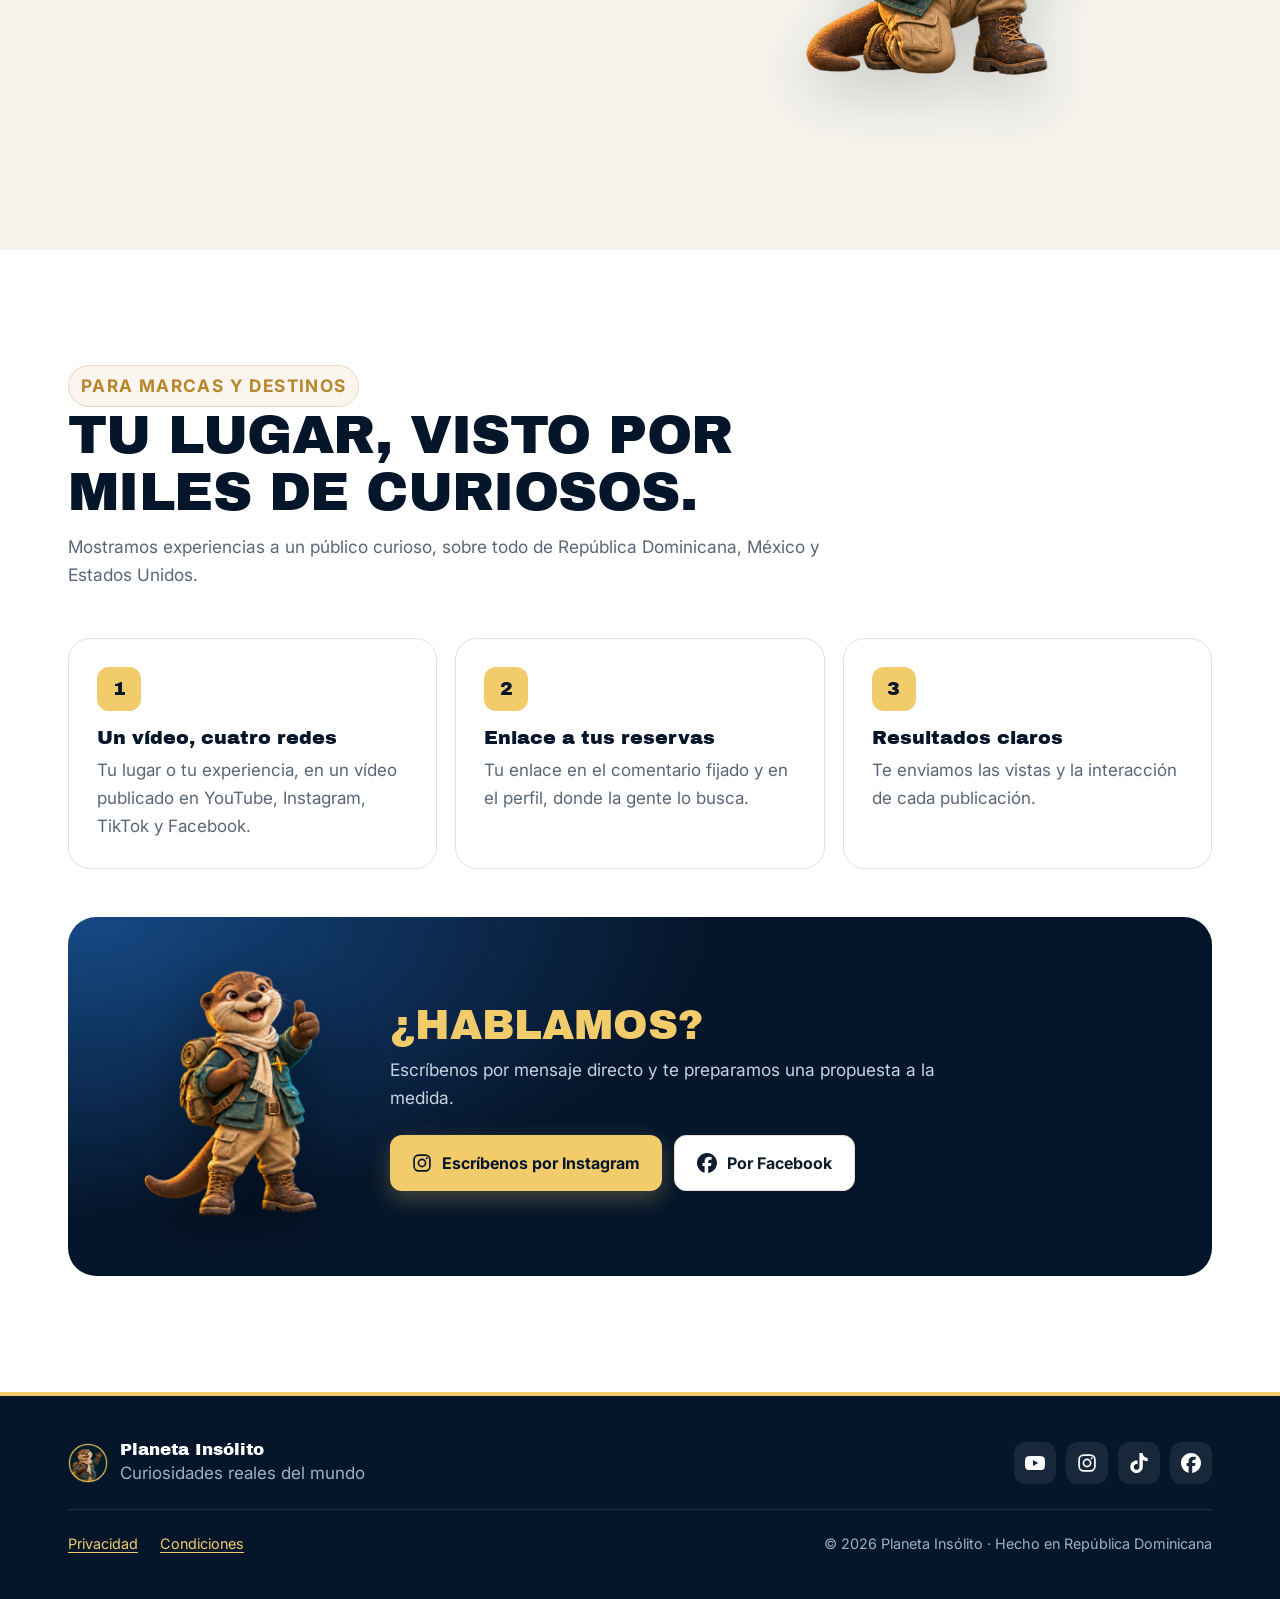
==== commit 0023032f: "Rediseño al estilo de Antelia: barra fija, portada con la nutria y tarjetas de cristal, poses de la " ====
--- a/index.html
+++ b/index.html
@@ -3,97 +3,115 @@
 <head>
 <meta charset="utf-8">
 <meta name="viewport" content="width=device-width, initial-scale=1">
-<title>Planeta Insólito</title>
-<meta name="description" content="Curiosidades reales del mundo: lugares y animales que parecen imposibles. Nuevo cada día en YouTube, Instagram, TikTok y Facebook.">
+<title>Planeta Insólito · Curiosidades reales del mundo</title>
+<meta name="description" content="Lugares y animales que parecen imposibles, contados con rigor. Vídeos nuevos cada día en YouTube, Instagram, TikTok y Facebook.">
 <link rel="icon" type="image/png" href="favicon.png">
 <link rel="apple-touch-icon" href="apple-touch-icon.png">
 <meta name="theme-color" content="#05152a">
-<meta property="og:title" content="Planeta Insólito">
-<meta property="og:description" content="Curiosidades reales del mundo: lugares y animales que parecen imposibles. Nuevo cada día en YouTube, Instagram, TikTok y Facebook.">
+<meta property="og:title" content="Planeta Insólito · Curiosidades reales del mundo">
+<meta property="og:description" content="Lugares y animales que parecen imposibles, contados con rigor. Vídeos nuevos cada día en YouTube, Instagram, TikTok y Facebook.">
 <meta property="og:image" content="https://todoesdigitalrd.github.io/planeta-insolito-legal/isotipo.png">
+<link rel="preconnect" href="https://fonts.googleapis.com">
+<link rel="preconnect" href="https://fonts.gstatic.com" crossorigin>
+<link href="https://fonts.googleapis.com/css2?family=Archivo+Black&family=Inter:wght@400;500;600;700&display=swap" rel="stylesheet">
 <link rel="stylesheet" href="estilo.css">
-<script>
-document.documentElement.classList.add('js');
-document.addEventListener('DOMContentLoaded',function(){
-  var els=document.querySelectorAll('.cifras li,.seccion h2,.seccion .intro,.red,.bloque');
-  els.forEach(function(e,i){e.classList.add('aparece');e.style.transitionDelay=(i%4)*70+'ms';});
-  if(!('IntersectionObserver' in window)){els.forEach(function(e){e.classList.add('visible')});return;}
-  var io=new IntersectionObserver(function(en){en.forEach(function(x){if(x.isIntersecting){x.target.classList.add('visible');io.unobserve(x.target);}})},{threshold:.12});
-  els.forEach(function(e){io.observe(e)});
-  document.querySelectorAll('[data-cifra]').forEach(function(el){
-    var fin=+el.dataset.cifra,pre=el.dataset.pre||'',suf=el.dataset.suf||'',t0=null;
-    if(matchMedia('(prefers-reduced-motion: reduce)').matches)return;
-    function paso(t){if(!t0)t0=t;var p=Math.min((t-t0)/1400,1);var v=Math.round(fin*(1-Math.pow(1-p,3)));el.textContent=pre+v.toLocaleString('es-DO')+suf;if(p<1)requestAnimationFrame(paso);}
-    new IntersectionObserver(function(en,o){if(en[0].isIntersecting){requestAnimationFrame(paso);o.disconnect();}}).observe(el);
-  });
-});
-</script>
-
+<script src="app.js" defer></script>
 </head>
-<body>
-<header class="cabecera">
-  <div class="contenedor">
-    <img class="isotipo" src="isotipo.png" alt="La nutria exploradora, isotipo de Planeta Insólito" width="512" height="512">
-    <h1>Planeta Insólito</h1>
-    <p>Curiosidades reales del mundo: lugares y animales que parecen imposibles. Nuevo cada día.</p>
-    <nav class="pastillas" aria-label="Síguenos">
-      <a class="pastilla" href="https://www.youtube.com/@PlanetaInsolitoHistorias"><svg viewBox="0 0 24 24" fill="#ff4b4b" aria-hidden="true"><path d="M23.498 6.186a3.016 3.016 0 0 0-2.122-2.136C19.505 3.545 12 3.545 12 3.545s-7.505 0-9.377.505A3.017 3.017 0 0 0 .502 6.186C0 8.07 0 12 0 12s0 3.93.502 5.814a3.016 3.016 0 0 0 2.122 2.136c1.871.505 9.376.505 9.376.505s7.505 0 9.377-.505a3.015 3.015 0 0 0 2.122-2.136C24 15.93 24 12 24 12s0-3.93-.502-5.814zM9.545 15.568V8.432L15.818 12l-6.273 3.568z"/></svg>YouTube</a>
-      <a class="pastilla" href="https://www.instagram.com/planetainsolitohistorias/"><svg viewBox="0 0 24 24" fill="none" stroke="#fff" stroke-width="2" aria-hidden="true"><rect x="2.5" y="2.5" width="19" height="19" rx="5.5"/><circle cx="12" cy="12" r="4.3"/><circle cx="17.6" cy="6.4" r="1.2" fill="#fff" stroke="none"/></svg>Instagram</a>
-      <a class="pastilla" href="https://www.tiktok.com/@planetainsolitohistorias"><svg viewBox="0 0 24 24" fill="#fff" aria-hidden="true"><path d="M12.525.02c1.31-.02 2.61-.01 3.91-.02.08 1.53.63 3.09 1.75 4.17 1.12 1.11 2.7 1.62 4.24 1.79v4.03c-1.44-.05-2.89-.35-4.2-.97-.57-.26-1.1-.59-1.62-.93-.01 2.92.01 5.84-.02 8.75-.08 1.4-.54 2.79-1.35 3.94-1.31 1.92-3.58 3.17-5.91 3.21-1.43.08-2.86-.31-4.08-1.03-2.02-1.19-3.44-3.37-3.65-5.71-.02-.5-.03-1-.01-1.49.18-1.9 1.12-3.72 2.58-4.96 1.66-1.44 3.98-2.13 6.15-1.72.02 1.48-.04 2.96-.04 4.44-.99-.32-2.15-.23-3.02.37-.63.41-1.11 1.04-1.36 1.75-.21.51-.15 1.07-.14 1.61.24 1.64 1.82 3.02 3.5 2.87 1.12-.01 2.19-.66 2.77-1.61.19-.33.4-.67.41-1.06.1-1.79.06-3.57.07-5.36.01-4.03-.01-8.05.02-12.07z"/></svg>TikTok</a>
-      <a class="pastilla" href="https://www.facebook.com/planetainsolitohistorias"><svg viewBox="0 0 24 24" fill="#4d94ff" aria-hidden="true"><path d="M9.101 23.691v-7.98H6.627v-3.667h2.474v-1.58c0-4.085 1.848-5.978 5.858-5.978.401 0 .955.042 1.468.103a8.68 8.68 0 0 1 1.141.195v3.325a8.623 8.623 0 0 0-.653-.036 26.805 26.805 0 0 0-.733-.009c-.707 0-1.259.096-1.675.309a1.686 1.686 0 0 0-.679.622c-.258.42-.374.995-.374 1.752v1.297h3.919l-.386 2.103-.287 1.564h-3.246v8.245C19.396 23.238 24 18.179 24 12.044c0-6.627-5.373-12-12-12s-12 5.373-12 12c0 5.628 3.874 10.35 9.101 11.647Z"/></svg>Facebook</a>
+<body class="pagina-inicio">
+<header class="barra" id="barra">
+  <div class="contenedor barra-in">
+    <a class="marca" href="index.html" aria-label="Planeta Insólito, inicio"><img src="favicon.png" alt="" width="36" height="36"><span>Planeta Insólito</span></a>
+    <nav class="menu" aria-label="Principal">
+      <a href="index.html#redes">Redes</a>
+      <a href="index.html#que-hacemos">Qué hacemos</a>
+      <a href="index.html#marcas">Para marcas</a>
     </nav>
+    <a class="btn btn-oro btn-chico" href="https://www.youtube.com/@PlanetaInsolitoHistorias"><svg viewBox="0 0 24 24" fill="currentColor" aria-hidden="true"><path d="M23.498 6.186a3.016 3.016 0 0 0-2.122-2.136C19.505 3.545 12 3.545 12 3.545s-7.505 0-9.377.505A3.017 3.017 0 0 0 .502 6.186C0 8.07 0 12 0 12s0 3.93.502 5.814a3.016 3.016 0 0 0 2.122 2.136c1.871.505 9.376.505 9.376.505s7.505 0 9.377-.505a3.015 3.015 0 0 0 2.122-2.136C24 15.93 24 12 24 12s0-3.93-.502-5.814zM9.545 15.568V8.432L15.818 12l-6.273 3.568z"/></svg><span>Ver en YouTube</span></a>
   </div>
 </header>
-<div class="cifras">
+<main>
+<section class="portada">
+  <div class="estrellas" aria-hidden="true"></div>
+  <div class="contenedor portada-in">
+    <div class="portada-txt">
+      <p class="etiqueta">Curiosidades reales del mundo</p>
+      <h1>El planeta es<br><span>más insólito</span><br>de lo que crees.</h1>
+      <p class="lead">Lagunas de colores, cuevas de cristal y animales que no parecen reales. Cada día, un lugar o una criatura que te hará decir «¿eso existe?».</p>
+      <div class="acciones">
+        <a class="btn btn-oro" href="https://www.youtube.com/@PlanetaInsolitoHistorias"><svg viewBox="0 0 24 24" fill="currentColor" aria-hidden="true"><path d="M23.498 6.186a3.016 3.016 0 0 0-2.122-2.136C19.505 3.545 12 3.545 12 3.545s-7.505 0-9.377.505A3.017 3.017 0 0 0 .502 6.186C0 8.07 0 12 0 12s0 3.93.502 5.814a3.016 3.016 0 0 0 2.122 2.136c1.871.505 9.376.505 9.376.505s7.505 0 9.377-.505a3.015 3.015 0 0 0 2.122-2.136C24 15.93 24 12 24 12s0-3.93-.502-5.814zM9.545 15.568V8.432L15.818 12l-6.273 3.568z"/></svg><span>Ver en YouTube</span></a>
+        <a class="btn btn-borde" href="#marcas"><span>Para marcas y destinos</span></a>
+      </div>
+      <ul class="checks">
+        <li><svg viewBox="0 0 24 24" fill="none" stroke="currentColor" stroke-width="3" aria-hidden="true"><path d="M5 12.5l4.5 4.5L19 7.5"/></svg>Vídeos nuevos cada día</li>
+        <li><svg viewBox="0 0 24 24" fill="none" stroke="currentColor" stroke-width="3" aria-hidden="true"><path d="M5 12.5l4.5 4.5L19 7.5"/></svg>Fotos con licencia y fuentes</li>
+        <li><svg viewBox="0 0 24 24" fill="none" stroke="currentColor" stroke-width="3" aria-hidden="true"><path d="M5 12.5l4.5 4.5L19 7.5"/></svg>Hecho en República Dominicana</li>
+      </ul>
+    </div>
+    <div class="portada-arte">
+      <div class="halo" aria-hidden="true"></div>
+      <img class="nutria-hero" src="img/nutria-binoculares.png" alt="La nutria exploradora de Planeta Insólito mirando con prismáticos" width="560" height="617">
+      <div class="vidrio v1"><span class="vt">Cada mes</span><strong data-cifra="30000" data-pre="+">+30.000</strong><span>vistas en YouTube</span></div>
+      <div class="vidrio v2"><span class="vt">Comunidad</span><strong data-cifra="400" data-pre="+">+400</strong><span>suscriptores</span></div>
+      <div class="vidrio v3"><span class="vt">Lo que más gusta</span><span class="chip">Agua azul</span><span class="chip">Hielo raro</span><span class="chip">Animales con giro</span></div>
+      <div class="vidrio v4"><span class="vt">Desde</span><strong data-cifra="47" data-suf=" %">47 %</strong><span>República Dominicana</span></div>
+    </div>
+  </div>
+</section>
+
+<section class="seccion" id="redes">
   <div class="contenedor">
-    <ul>
-      <li><strong data-cifra="30000" data-pre="+">+30.000</strong><span>vistas al mes en YouTube</span></li>
-      <li><strong data-cifra="400" data-pre="+">+400</strong><span>suscriptores en YouTube</span></li>
-      <li><strong>4 redes</strong><span>con vídeos nuevos cada día</span></li>
-      <li><strong data-cifra="47" data-suf=" %">47 %</strong><span>de nuestro público, en República Dominicana</span></li>
-    </ul>
+    <div class="encabezado aparece"><p class="etiqueta">Síguenos</p><h2>Un viaje,<br>cuatro redes.</h2><p>El mismo planeta increíble, en el formato de cada red.</p></div>
+    <div class="redes">
+      <a class="red yt aparece" href="https://www.youtube.com/@PlanetaInsolitoHistorias"><span class="logo"><svg viewBox="0 0 24 24" fill="currentColor" aria-hidden="true"><path d="M23.498 6.186a3.016 3.016 0 0 0-2.122-2.136C19.505 3.545 12 3.545 12 3.545s-7.505 0-9.377.505A3.017 3.017 0 0 0 .502 6.186C0 8.07 0 12 0 12s0 3.93.502 5.814a3.016 3.016 0 0 0 2.122 2.136c1.871.505 9.376.505 9.376.505s7.505 0 9.377-.505a3.015 3.015 0 0 0 2.122-2.136C24 15.93 24 12 24 12s0-3.93-.502-5.814zM9.545 15.568V8.432L15.818 12l-6.273 3.568z"/></svg></span><span class="red-txt"><strong>YouTube</strong><span>Shorts y vídeos largos</span></span><span class="flecha">→</span></a>
+      <a class="red ig aparece" href="https://www.instagram.com/planetainsolitohistorias/"><span class="logo"><svg viewBox="0 0 24 24" fill="none" stroke="currentColor" stroke-width="2" aria-hidden="true"><rect x="2.5" y="2.5" width="19" height="19" rx="5.5"/><circle cx="12" cy="12" r="4.3"/><circle cx="17.6" cy="6.4" r="1.2" fill="currentColor" stroke="none"/></svg></span><span class="red-txt"><strong>Instagram</strong><span>Reels y carruseles</span></span><span class="flecha">→</span></a>
+      <a class="red tt aparece" href="https://www.tiktok.com/@planetainsolitohistorias"><span class="logo"><svg viewBox="0 0 24 24" fill="currentColor" aria-hidden="true"><path d="M12.525.02c1.31-.02 2.61-.01 3.91-.02.08 1.53.63 3.09 1.75 4.17 1.12 1.11 2.7 1.62 4.24 1.79v4.03c-1.44-.05-2.89-.35-4.2-.97-.57-.26-1.1-.59-1.62-.93-.01 2.92.01 5.84-.02 8.75-.08 1.4-.54 2.79-1.35 3.94-1.31 1.92-3.58 3.17-5.91 3.21-1.43.08-2.86-.31-4.08-1.03-2.02-1.19-3.44-3.37-3.65-5.71-.02-.5-.03-1-.01-1.49.18-1.9 1.12-3.72 2.58-4.96 1.66-1.44 3.98-2.13 6.15-1.72.02 1.48-.04 2.96-.04 4.44-.99-.32-2.15-.23-3.02.37-.63.41-1.11 1.04-1.36 1.75-.21.51-.15 1.07-.14 1.61.24 1.64 1.82 3.02 3.5 2.87 1.12-.01 2.19-.66 2.77-1.61.19-.33.4-.67.41-1.06.1-1.79.06-3.57.07-5.36.01-4.03-.01-8.05.02-12.07z"/></svg></span><span class="red-txt"><strong>TikTok</strong><span>Vídeos cada día</span></span><span class="flecha">→</span></a>
+      <a class="red fb aparece" href="https://www.facebook.com/planetainsolitohistorias"><span class="logo"><svg viewBox="0 0 24 24" fill="currentColor" aria-hidden="true"><path d="M9.101 23.691v-7.98H6.627v-3.667h2.474v-1.58c0-4.085 1.848-5.978 5.858-5.978.401 0 .955.042 1.468.103a8.68 8.68 0 0 1 1.141.195v3.325a8.623 8.623 0 0 0-.653-.036 26.805 26.805 0 0 0-.733-.009c-.707 0-1.259.096-1.675.309a1.686 1.686 0 0 0-.679.622c-.258.42-.374.995-.374 1.752v1.297h3.919l-.386 2.103-.287 1.564h-3.246v8.245C19.396 23.238 24 18.179 24 12.044c0-6.627-5.373-12-12-12s-12 5.373-12 12c0 5.628 3.874 10.35 9.101 11.647Z"/></svg></span><span class="red-txt"><strong>Facebook</strong><span>Reels e historias</span></span><span class="flecha">→</span></a>
+    </div>
   </div>
-</div>
-<main>
-  <section class="seccion">
-    <div class="contenedor">
-      <h2>Síguenos</h2>
-      <p class="intro">Elige tu red favorita: el mismo viaje por los lugares más increíbles del planeta, en el formato de cada una.</p>
-      <div class="redes">
-      <a class="red" href="https://www.youtube.com/@PlanetaInsolitoHistorias"><span class="logo yt"><svg viewBox="0 0 24 24" fill="#fff" aria-hidden="true"><path d="M23.498 6.186a3.016 3.016 0 0 0-2.122-2.136C19.505 3.545 12 3.545 12 3.545s-7.505 0-9.377.505A3.017 3.017 0 0 0 .502 6.186C0 8.07 0 12 0 12s0 3.93.502 5.814a3.016 3.016 0 0 0 2.122 2.136c1.871.505 9.376.505 9.376.505s7.505 0 9.377-.505a3.015 3.015 0 0 0 2.122-2.136C24 15.93 24 12 24 12s0-3.93-.502-5.814zM9.545 15.568V8.432L15.818 12l-6.273 3.568z"/></svg></span><span><strong>YouTube</strong><span>Shorts y vídeos largos</span></span></a>
-      <a class="red" href="https://www.instagram.com/planetainsolitohistorias/"><span class="logo ig"><svg viewBox="0 0 24 24" fill="none" stroke="#fff" stroke-width="2" aria-hidden="true"><rect x="2.5" y="2.5" width="19" height="19" rx="5.5"/><circle cx="12" cy="12" r="4.3"/><circle cx="17.6" cy="6.4" r="1.2" fill="#fff" stroke="none"/></svg></span><span><strong>Instagram</strong><span>Reels y carruseles</span></span></a>
-      <a class="red" href="https://www.tiktok.com/@planetainsolitohistorias"><span class="logo tt"><svg viewBox="0 0 24 24" fill="#fff" aria-hidden="true"><path d="M12.525.02c1.31-.02 2.61-.01 3.91-.02.08 1.53.63 3.09 1.75 4.17 1.12 1.11 2.7 1.62 4.24 1.79v4.03c-1.44-.05-2.89-.35-4.2-.97-.57-.26-1.1-.59-1.62-.93-.01 2.92.01 5.84-.02 8.75-.08 1.4-.54 2.79-1.35 3.94-1.31 1.92-3.58 3.17-5.91 3.21-1.43.08-2.86-.31-4.08-1.03-2.02-1.19-3.44-3.37-3.65-5.71-.02-.5-.03-1-.01-1.49.18-1.9 1.12-3.72 2.58-4.96 1.66-1.44 3.98-2.13 6.15-1.72.02 1.48-.04 2.96-.04 4.44-.99-.32-2.15-.23-3.02.37-.63.41-1.11 1.04-1.36 1.75-.21.51-.15 1.07-.14 1.61.24 1.64 1.82 3.02 3.5 2.87 1.12-.01 2.19-.66 2.77-1.61.19-.33.4-.67.41-1.06.1-1.79.06-3.57.07-5.36.01-4.03-.01-8.05.02-12.07z"/></svg></span><span><strong>TikTok</strong><span>Vídeos cada día</span></span></a>
-      <a class="red" href="https://www.facebook.com/planetainsolitohistorias"><span class="logo fb"><svg viewBox="0 0 24 24" fill="#fff" aria-hidden="true"><path d="M9.101 23.691v-7.98H6.627v-3.667h2.474v-1.58c0-4.085 1.848-5.978 5.858-5.978.401 0 .955.042 1.468.103a8.68 8.68 0 0 1 1.141.195v3.325a8.623 8.623 0 0 0-.653-.036 26.805 26.805 0 0 0-.733-.009c-.707 0-1.259.096-1.675.309a1.686 1.686 0 0 0-.679.622c-.258.42-.374.995-.374 1.752v1.297h3.919l-.386 2.103-.287 1.564h-3.246v8.245C19.396 23.238 24 18.179 24 12.044c0-6.627-5.373-12-12-12s-12 5.373-12 12c0 5.628 3.874 10.35 9.101 11.647Z"/></svg></span><span><strong>Facebook</strong><span>Reels e historias</span></span></a>
-      </div>
+</section>
+
+<section class="seccion clara" id="que-hacemos">
+  <div class="contenedor">
+    <div class="encabezado aparece"><p class="etiqueta">Qué hacemos</p><h2>Contado con rigor,<br>no con cuentos.</h2></div>
+    <div class="fila aparece">
+      <div class="fila-txt"><h3>Lugares imposibles</h3><p>Lagunas de colores, cuevas de cristal, géiseres y paisajes que parecen de otro planeta. Te llevamos a cada rincón en menos de un minuto.</p></div>
+      <img class="fila-img" src="img/nutria-mapa.png" alt="La nutria con un mapa" loading="lazy" width="560" height="568">
     </div>
-  </section>
-  <section class="seccion">
-    <div class="contenedor">
-      <h2>Qué hacemos</h2>
-      <p class="intro">Vídeos cortos sobre fenómenos naturales y animales sorprendentes, contados con rigor.</p>
-      <div class="tarjetas">
-        <div class="bloque"><h3>Lugares imposibles</h3><p>Lagunas de colores, cuevas de cristal, géiseres y paisajes que parecen de otro planeta.</p></div>
-        <div class="bloque"><h3>Animales sorprendentes</h3><p>Criaturas que no parecen reales, y lo que la ciencia sabe de ellas.</p></div>
-        <div class="bloque"><h3>Contenido verificado</h3><p>Fotos con licencia y acreditadas, y fuentes citadas en cada vídeo.</p></div>
-      </div>
+    <div class="fila invertida aparece">
+      <div class="fila-txt"><h3>Animales sorprendentes</h3><p>Criaturas que no parecen reales, y lo que la ciencia sabe de ellas. Siempre con un giro que no esperabas.</p></div>
+      <img class="fila-img" src="img/nutria-camara.png" alt="La nutria tomando una foto" loading="lazy" width="560" height="560">
     </div>
-  </section>
-  <section class="seccion">
-    <div class="contenedor">
-      <h2>Para marcas y destinos</h2>
-      <p class="intro">Mostramos lugares y experiencias a un público curioso, sobre todo de República Dominicana, México y Estados Unidos.</p>
-      <div class="tarjetas">
-        <div class="bloque"><h3>Un vídeo, cuatro redes</h3><p>Tu lugar o tu experiencia, en un vídeo publicado en YouTube, Instagram, TikTok y Facebook.</p></div>
-        <div class="bloque"><h3>Enlace a tus reservas</h3><p>Tu enlace, en el comentario fijado y en el perfil.</p></div>
-        <div class="bloque"><h3>Hablemos</h3><p>Escríbenos por mensaje directo y te preparamos una propuesta.</p><a class="boton" href="https://www.instagram.com/planetainsolitohistorias/">Escríbenos por Instagram</a></div>
-      </div>
+    <div class="fila aparece">
+      <div class="fila-txt"><h3>Verificado, de verdad</h3><p>Cada vídeo usa fotos con licencia, acreditadas, y cita sus fuentes. Si no está comprobado, no sale.</p></div>
+      <img class="fila-img" src="img/nutria-lupa.png" alt="La nutria revisando con una lupa" loading="lazy" width="560" height="518">
     </div>
-  </section>
+  </div>
+</section>
+
+<section class="seccion" id="marcas">
+  <div class="contenedor">
+    <div class="encabezado aparece"><p class="etiqueta">Para marcas y destinos</p><h2>Tu lugar, visto por<br>miles de curiosos.</h2><p>Mostramos experiencias a un público curioso, sobre todo de República Dominicana, México y Estados Unidos.</p></div>
+    <div class="pasos">
+      <div class="paso aparece"><span class="num">1</span><h3>Un vídeo, cuatro redes</h3><p>Tu lugar o tu experiencia, en un vídeo publicado en YouTube, Instagram, TikTok y Facebook.</p></div>
+      <div class="paso aparece"><span class="num">2</span><h3>Enlace a tus reservas</h3><p>Tu enlace en el comentario fijado y en el perfil, donde la gente lo busca.</p></div>
+      <div class="paso aparece"><span class="num">3</span><h3>Resultados claros</h3><p>Te enviamos las vistas y la interacción de cada publicación.</p></div>
+    </div>
+    <div class="cta aparece">
+      <img src="img/nutria-pulgar.png" alt="La nutria con el pulgar arriba" loading="lazy" width="560" height="661">
+      <div><h3>¿Hablamos?</h3><p>Escríbenos por mensaje directo y te preparamos una propuesta a la medida.</p>
+        <div class="acciones"><a class="btn btn-oro" href="https://www.instagram.com/planetainsolitohistorias/"><svg viewBox="0 0 24 24" fill="none" stroke="currentColor" stroke-width="2" aria-hidden="true"><rect x="2.5" y="2.5" width="19" height="19" rx="5.5"/><circle cx="12" cy="12" r="4.3"/><circle cx="17.6" cy="6.4" r="1.2" fill="currentColor" stroke="none"/></svg><span>Escríbenos por Instagram</span></a><a class="btn btn-borde" href="https://www.facebook.com/planetainsolitohistorias"><svg viewBox="0 0 24 24" fill="currentColor" aria-hidden="true"><path d="M9.101 23.691v-7.98H6.627v-3.667h2.474v-1.58c0-4.085 1.848-5.978 5.858-5.978.401 0 .955.042 1.468.103a8.68 8.68 0 0 1 1.141.195v3.325a8.623 8.623 0 0 0-.653-.036 26.805 26.805 0 0 0-.733-.009c-.707 0-1.259.096-1.675.309a1.686 1.686 0 0 0-.679.622c-.258.42-.374.995-.374 1.752v1.297h3.919l-.386 2.103-.287 1.564h-3.246v8.245C19.396 23.238 24 18.179 24 12.044c0-6.627-5.373-12-12-12s-12 5.373-12 12c0 5.628 3.874 10.35 9.101 11.647Z"/></svg><span>Por Facebook</span></a></div></div>
+    </div>
+  </div>
+</section>
 </main>
-<footer>
-  <div class="contenedor">
-    <span>© 2026 Planeta Insólito</span>
-    <span><a href="index.html">Inicio</a> · <a href="privacidad.html">Privacidad</a> · <a href="condiciones.html">Condiciones</a></span>
+<footer class="pie">
+  <div class="contenedor pie-in">
+    <div class="pie-marca"><img src="favicon.png" alt="" width="40" height="40"><div><strong>Planeta Insólito</strong><span>Curiosidades reales del mundo</span></div></div>
+    <nav class="pie-redes" aria-label="Redes">
+      <a href="https://www.youtube.com/@PlanetaInsolitoHistorias" aria-label="YouTube"><svg viewBox="0 0 24 24" fill="currentColor" aria-hidden="true"><path d="M23.498 6.186a3.016 3.016 0 0 0-2.122-2.136C19.505 3.545 12 3.545 12 3.545s-7.505 0-9.377.505A3.017 3.017 0 0 0 .502 6.186C0 8.07 0 12 0 12s0 3.93.502 5.814a3.016 3.016 0 0 0 2.122 2.136c1.871.505 9.376.505 9.376.505s7.505 0 9.377-.505a3.015 3.015 0 0 0 2.122-2.136C24 15.93 24 12 24 12s0-3.93-.502-5.814zM9.545 15.568V8.432L15.818 12l-6.273 3.568z"/></svg></a><a href="https://www.instagram.com/planetainsolitohistorias/" aria-label="Instagram"><svg viewBox="0 0 24 24" fill="none" stroke="currentColor" stroke-width="2" aria-hidden="true"><rect x="2.5" y="2.5" width="19" height="19" rx="5.5"/><circle cx="12" cy="12" r="4.3"/><circle cx="17.6" cy="6.4" r="1.2" fill="currentColor" stroke="none"/></svg></a>
+      <a href="https://www.tiktok.com/@planetainsolitohistorias" aria-label="TikTok"><svg viewBox="0 0 24 24" fill="currentColor" aria-hidden="true"><path d="M12.525.02c1.31-.02 2.61-.01 3.91-.02.08 1.53.63 3.09 1.75 4.17 1.12 1.11 2.7 1.62 4.24 1.79v4.03c-1.44-.05-2.89-.35-4.2-.97-.57-.26-1.1-.59-1.62-.93-.01 2.92.01 5.84-.02 8.75-.08 1.4-.54 2.79-1.35 3.94-1.31 1.92-3.58 3.17-5.91 3.21-1.43.08-2.86-.31-4.08-1.03-2.02-1.19-3.44-3.37-3.65-5.71-.02-.5-.03-1-.01-1.49.18-1.9 1.12-3.72 2.58-4.96 1.66-1.44 3.98-2.13 6.15-1.72.02 1.48-.04 2.96-.04 4.44-.99-.32-2.15-.23-3.02.37-.63.41-1.11 1.04-1.36 1.75-.21.51-.15 1.07-.14 1.61.24 1.64 1.82 3.02 3.5 2.87 1.12-.01 2.19-.66 2.77-1.61.19-.33.4-.67.41-1.06.1-1.79.06-3.57.07-5.36.01-4.03-.01-8.05.02-12.07z"/></svg></a><a href="https://www.facebook.com/planetainsolitohistorias" aria-label="Facebook"><svg viewBox="0 0 24 24" fill="currentColor" aria-hidden="true"><path d="M9.101 23.691v-7.98H6.627v-3.667h2.474v-1.58c0-4.085 1.848-5.978 5.858-5.978.401 0 .955.042 1.468.103a8.68 8.68 0 0 1 1.141.195v3.325a8.623 8.623 0 0 0-.653-.036 26.805 26.805 0 0 0-.733-.009c-.707 0-1.259.096-1.675.309a1.686 1.686 0 0 0-.679.622c-.258.42-.374.995-.374 1.752v1.297h3.919l-.386 2.103-.287 1.564h-3.246v8.245C19.396 23.238 24 18.179 24 12.044c0-6.627-5.373-12-12-12s-12 5.373-12 12c0 5.628 3.874 10.35 9.101 11.647Z"/></svg></a>
+    </nav>
+    <div class="pie-legal"><a href="privacidad.html">Privacidad</a><a href="condiciones.html">Condiciones</a><span>© 2026 Planeta Insólito · Hecho en República Dominicana</span></div>
   </div>
 </footer>
 </body>
--- a/estilo.css
+++ b/estilo.css
@@ -1,163 +1,215 @@
+/* Planeta Insólito · web pública */
 :root {
-  --fondo: #f6f4ee;
-  --tinta: #13202f;
-  --suave: #5b6675;
-  --oro: #b8862b;
-  --oro-vivo: #f2cb6b;
   --noche: #05152a;
+  --noche-2: #0b2a52;
+  --oro: #f2cb6b;
+  --oro-osc: #b8862b;
+  --tinta: #0f1c2d;
+  --suave: #5a6677;
+  --fondo: #ffffff;
+  --clara: #f5f3ec;
+  --borde: #e6e1d4;
   --tarjeta: #ffffff;
-  --borde: #e4dfd2;
-  --banda: #ece7da;
-  --sombra: 0 14px 34px rgba(5, 21, 42, .10);
-}
-@media (prefers-color-scheme: dark) {
-  :root {
-    --fondo: #0a1f3c;
-    --tinta: #eef1f5;
-    --suave: #a7b1bf;
-    --oro: #f2cb6b;
-    --tarjeta: #0f2647;
-    --borde: #1d3557;
-    --banda: #081a33;
-    --sombra: 0 14px 34px rgba(0, 0, 0, .35);
-  }
+  --sombra: 0 18px 40px rgba(5, 21, 42, .12);
+  --titulo: "Archivo Black", "Avenir Next Heavy", "Arial Black", sans-serif;
+  --texto: "Inter", "Avenir Next", -apple-system, "Segoe UI", Roboto, sans-serif;
 }
 * { box-sizing: border-box; }
-html { -webkit-text-size-adjust: 100%; scroll-behavior: smooth; }
-body {
-  margin: 0; background: var(--fondo); color: var(--tinta); overflow-x: hidden;
-  font: 17px/1.65 "Avenir Next", -apple-system, "Segoe UI", Roboto, sans-serif;
-}
-a { color: var(--oro); text-underline-offset: 3px; }
-.contenedor { width: 100%; max-width: 1200px; margin: 0 auto; padding: 0 clamp(16px, 4vw, 40px); }
-
-/* ---------- Cabecera a todo lo ancho ---------- */
-.cabecera {
-  position: relative; overflow: hidden; isolation: isolate;
-  background: radial-gradient(120% 100% at 50% 0%, #163d6e 0%, var(--noche) 65%);
-  border-bottom: 3px solid var(--oro-vivo);
-  color: #eef1f5; text-align: center;
-  padding: clamp(56px, 9vw, 112px) 0 clamp(64px, 9vw, 120px);
-}
-/* Estrellas suaves de fondo */
-.cabecera::before {
-  content: ""; position: absolute; inset: -50%; z-index: -1; opacity: .55;
+html { -webkit-text-size-adjust: 100%; scroll-behavior: smooth; scroll-padding-top: 84px; }
+body { margin: 0; background: var(--fondo); color: var(--tinta); font: 17px/1.65 var(--texto); overflow-x: hidden; }
+img { max-width: 100%; }
+a { color: var(--oro-osc); text-underline-offset: 3px; }
+.contenedor { width: 100%; max-width: 1240px; margin: 0 auto; padding: 0 clamp(18px, 4vw, 48px); }
+:focus-visible { outline: 3px solid var(--oro); outline-offset: 3px; border-radius: 6px; }
+
+/* ---------- Barra fija ---------- */
+.barra { position: fixed; inset: 0 0 auto; z-index: 50; transition: background .25s, box-shadow .25s, backdrop-filter .25s; }
+.barra-in { display: flex; align-items: center; gap: 24px; height: 76px; transition: height .25s; }
+.barra.compacta { background: rgba(5, 21, 42, .86); backdrop-filter: saturate(1.4) blur(12px); box-shadow: 0 6px 24px rgba(0,0,0,.25); }
+.barra.compacta .barra-in { height: 64px; }
+.marca { display: flex; align-items: center; gap: 10px; color: #fff; text-decoration: none; font: 1.05rem var(--titulo); letter-spacing: .01em; }
+.marca img { border-radius: 50%; transition: transform .4s; }
+.marca:hover img { transform: rotate(-12deg) scale(1.08); }
+.menu { display: flex; gap: 6px; margin-left: auto; }
+.menu a { color: #d6deea; text-decoration: none; font-weight: 600; font-size: .95rem; padding: 8px 12px; border-radius: 999px; transition: color .2s, background .2s; }
+.menu a:hover { color: #fff; background: rgba(255,255,255,.08); }
+
+/* ---------- Botones ---------- */
+.btn { display: inline-flex; align-items: center; gap: 10px; padding: 14px 22px; border-radius: 12px; font-weight: 700; font-size: 1rem; text-decoration: none; transition: transform .2s, box-shadow .2s, background .2s, border-color .2s; }
+.btn svg { width: 20px; height: 20px; flex: none; }
+.btn-oro { background: var(--oro); color: var(--noche); box-shadow: 0 8px 22px rgba(242, 203, 107, .28); }
+.btn-oro:hover { transform: translateY(-2px); box-shadow: 0 14px 30px rgba(242, 203, 107, .42); }
+.btn-borde { color: #fff; border: 1.5px solid rgba(255,255,255,.35); background: rgba(255,255,255,.04); }
+.btn-borde:hover { border-color: var(--oro); background: rgba(255,255,255,.1); transform: translateY(-2px); }
+.clara .btn-borde, .seccion .cta .btn-borde { color: var(--tinta); border-color: var(--borde); background: #fff; }
+.btn-chico { padding: 9px 16px; font-size: .9rem; border-radius: 10px; }
+.btn-chico svg { width: 18px; height: 18px; }
+
+/* ---------- Portada ---------- */
+.portada {
+  position: relative; overflow: hidden; isolation: isolate; color: #fff;
+  background: radial-gradient(90% 80% at 75% 35%, #164a86 0%, transparent 60%), linear-gradient(160deg, var(--noche-2) 0%, var(--noche) 55%);
+  padding: clamp(120px, 14vw, 170px) 0 clamp(70px, 9vw, 120px);
+  border-bottom: 4px solid var(--oro);
+}
+.portada.corta { padding: clamp(110px, 12vw, 150px) 0 clamp(48px, 6vw, 80px); }
+.estrellas { position: absolute; inset: -40%; z-index: -1; opacity: .6;
   background-image:
-    radial-gradient(1.5px 1.5px at 20% 30%, #fff 50%, transparent 51%),
-    radial-gradient(1px 1px at 70% 20%, #fff 50%, transparent 51%),
-    radial-gradient(1.5px 1.5px at 40% 70%, #f2cb6b 50%, transparent 51%),
-    radial-gradient(1px 1px at 85% 60%, #fff 50%, transparent 51%),
-    radial-gradient(1px 1px at 10% 80%, #fff 50%, transparent 51%),
-    radial-gradient(1.5px 1.5px at 55% 45%, #fff 50%, transparent 51%);
-  background-size: 360px 360px;
-  animation: estrellas 90s linear infinite;
-}
-@keyframes estrellas { to { transform: translate3d(-360px, -180px, 0); } }
-
-.isotipo {
-  width: clamp(124px, 16vw, 176px); height: auto;
-  filter: drop-shadow(0 12px 30px rgba(0,0,0,.5));
-  animation: flotar 5s ease-in-out infinite;
-}
-@keyframes flotar { 50% { transform: translateY(-8px) rotate(-1.5deg); } }
-.cabecera h1 {
-  margin: 20px 0 8px; font-size: clamp(2.1rem, 6.5vw, 3.8rem); line-height: 1.08;
-  letter-spacing: .03em; text-transform: uppercase;
-  background: linear-gradient(90deg, #f2cb6b, #ffe8a8, #f2cb6b); background-size: 200% 100%;
-  -webkit-background-clip: text; background-clip: text; color: transparent;
-  animation: brillo 6s ease-in-out infinite;
-}
+    radial-gradient(1.6px 1.6px at 20% 30%, #fff 50%, transparent 52%),
+    radial-gradient(1px 1px at 70% 20%, #fff 50%, transparent 52%),
+    radial-gradient(1.8px 1.8px at 40% 70%, #f2cb6b 50%, transparent 52%),
+    radial-gradient(1px 1px at 85% 60%, #fff 50%, transparent 52%),
+    radial-gradient(1.2px 1.2px at 10% 85%, #fff 50%, transparent 52%),
+    radial-gradient(1.6px 1.6px at 55% 45%, #cfe0ff 50%, transparent 52%);
+  background-size: 380px 380px; animation: deriva 100s linear infinite; }
+@keyframes deriva { to { transform: translate3d(-380px, -190px, 0); } }
+.portada::after { content: ""; position: absolute; inset: auto 0 0; height: 40%; z-index: -1; opacity: .35;
+  background: repeating-radial-gradient(circle at 80% 120%, transparent 0 46px, rgba(255,255,255,.07) 47px 48px); }
+.portada-in { display: grid; grid-template-columns: 1.08fr .92fr; align-items: center; gap: clamp(24px, 4vw, 64px); }
+.etiqueta { display: inline-block; margin: 0 0 16px; padding: 6px 12px; border-radius: 999px; font-size: .82rem; font-weight: 700; letter-spacing: .08em; text-transform: uppercase; color: var(--oro); background: rgba(242, 203, 107, .12); border: 1px solid rgba(242, 203, 107, .3); }
+.portada h1 { margin: 0 0 18px; font: clamp(2.5rem, 6.4vw, 5.2rem)/1.0 var(--titulo); text-transform: uppercase; letter-spacing: -.01em; }
+.portada h1 span { color: var(--oro); background: linear-gradient(90deg, #f2cb6b, #fff0c4, #f2cb6b); background-size: 220% 100%; -webkit-background-clip: text; background-clip: text; color: transparent; animation: brillo 7s ease-in-out infinite; }
 @keyframes brillo { 50% { background-position: 100% 0; } }
-.cabecera p { margin: 0 auto; max-width: 640px; color: #c9d2de; font-size: clamp(1rem, 2.2vw, 1.2rem); }
-.cabecera.corta { padding: clamp(44px, 6vw, 72px) 0; }
-.cabecera.corta .isotipo { width: clamp(96px, 12vw, 124px); }
-.cabecera.corta h1 { font-size: clamp(1.9rem, 5vw, 2.8rem); }
-
-/* Botones de redes */
-.pastillas { display: flex; flex-wrap: wrap; justify-content: center; gap: 10px; margin-top: 30px; }
-.pastilla {
-  display: inline-flex; align-items: center; gap: 8px; padding: 10px 18px; border-radius: 999px;
-  background: rgba(255,255,255,.08); border: 1px solid rgba(255,255,255,.2);
-  color: #fff; text-decoration: none; font-weight: 600; font-size: .95rem;
-  backdrop-filter: blur(4px);
-  transition: background .2s, transform .2s, border-color .2s;
-}
-.pastilla:hover, .pastilla:focus-visible { background: rgba(255,255,255,.16); border-color: var(--oro-vivo); transform: translateY(-2px); }
-.pastilla svg { width: 20px; height: 20px; flex: none; transition: transform .2s; }
-.pastilla:hover svg { transform: scale(1.15); }
-
-/* ---------- Banda de cifras ---------- */
-.cifras { background: var(--banda); border-bottom: 1px solid var(--borde); }
-.cifras ul {
-  list-style: none; margin: 0; padding: 32px 0;
-  display: grid; grid-template-columns: repeat(auto-fit, minmax(190px, 1fr)); gap: 18px; text-align: center;
-}
-.cifras strong { display: block; font-size: clamp(1.7rem, 4vw, 2.4rem); color: var(--oro); line-height: 1.2; font-variant-numeric: tabular-nums; }
-.cifras span { color: var(--suave); font-size: .95rem; }
+.portada.corta h1 { font-size: clamp(2.2rem, 5vw, 3.8rem); }
+.lead { margin: 0 0 28px; max-width: 560px; color: #c8d3e2; font-size: clamp(1.02rem, 1.6vw, 1.18rem); }
+.acciones { display: flex; flex-wrap: wrap; gap: 12px; }
+.checks { list-style: none; padding: 0; margin: 28px 0 0; display: flex; flex-wrap: wrap; gap: 10px 22px; color: #c8d3e2; font-size: .95rem; }
+.checks li { display: inline-flex; align-items: center; gap: 8px; }
+.checks svg { width: 18px; height: 18px; color: var(--oro); }
+
+.portada-arte { position: relative; min-height: clamp(360px, 42vw, 560px); display: grid; place-items: center; }
+.halo { position: absolute; width: 78%; aspect-ratio: 1; border-radius: 50%; background: radial-gradient(circle, rgba(242,203,107,.32) 0%, rgba(242,203,107,.08) 45%, transparent 70%); animation: latido 6s ease-in-out infinite; }
+@keyframes latido { 50% { transform: scale(1.06); opacity: .8; } }
+.nutria-hero { position: relative; width: clamp(260px, 32vw, 460px); height: auto; filter: drop-shadow(0 26px 40px rgba(0,0,0,.45));
+  translate: var(--mx, 0) var(--my, 0); transition: translate .3s ease-out; animation: flotar 6s ease-in-out infinite; }
+@keyframes flotar { 50% { transform: translateY(-12px); } }
+.portada.corta .portada-arte { min-height: clamp(220px, 26vw, 340px); }
+.portada.corta .nutria-hero { width: clamp(200px, 22vw, 300px); }
+
+.vidrio { position: absolute; z-index: 2; min-width: 150px; padding: 14px 16px; border-radius: 16px; color: #fff;
+  background: rgba(255,255,255,.1); border: 1px solid rgba(255,255,255,.22); backdrop-filter: blur(10px);
+  box-shadow: 0 14px 34px rgba(0,0,0,.25); font-size: .86rem; line-height: 1.35; transition: translate .4s ease-out; animation: aparecer .8s both, mecer 7s ease-in-out infinite; }
+.vidrio strong { display: block; font: 1.9rem/1.1 var(--titulo); color: var(--oro); margin: 4px 0 2px; font-variant-numeric: tabular-nums; }
+.vidrio > span:not(.vt):not(.chip) { color: #c8d3e2; }
+.vt { display: block; font-size: .72rem; font-weight: 700; letter-spacing: .08em; text-transform: uppercase; color: #9fb3cc; }
+.chip { display: inline-block; margin: 6px 4px 0 0; padding: 3px 9px; border-radius: 999px; background: rgba(242,203,107,.16); color: var(--oro); font-weight: 600; font-size: .78rem; }
+.v1 { top: 6%; left: -2%; animation-delay: .1s, 0s; }
+.v2 { top: 10%; right: -2%; animation-delay: .25s, 1.2s; }
+.v3 { bottom: 10%; left: -6%; max-width: 230px; animation-delay: .4s, 2.4s; }
+.v4 { bottom: 6%; right: 0; animation-delay: .55s, 3.6s; }
+@keyframes aparecer { from { opacity: 0; transform: translateY(14px) scale(.96); } }
+@keyframes mecer { 50% { transform: translateY(-6px); } }
 
 /* ---------- Secciones ---------- */
-section.seccion { padding: clamp(44px, 6vw, 80px) 0; }
-section.seccion + section.seccion { padding-top: 0; }
-.seccion h2 { margin: 0 0 8px; font-size: clamp(1.45rem, 3vw, 2rem); }
-.seccion h2::after { content: ""; display: block; width: 48px; height: 3px; border-radius: 3px; background: var(--oro); margin-top: 10px; }
-.seccion .intro { margin: 0 0 26px; color: var(--suave); max-width: 720px; }
-
-.redes { display: grid; gap: 16px; grid-template-columns: repeat(auto-fit, minmax(240px, 1fr)); }
-.red {
-  display: flex; align-items: center; gap: 14px;
-  background: var(--tarjeta); border: 1px solid var(--borde); border-radius: 18px;
-  padding: 20px; text-decoration: none; color: var(--tinta);
-  transition: transform .2s, border-color .2s, box-shadow .2s;
-}
-.red:hover, .red:focus-visible { transform: translateY(-4px); border-color: var(--oro); box-shadow: var(--sombra); }
-.logo { width: 52px; height: 52px; border-radius: 14px; display: grid; place-items: center; flex: none; transition: transform .25s; }
-.red:hover .logo { transform: rotate(-6deg) scale(1.06); }
-.logo svg { width: 28px; height: 28px; }
-.yt { background: #ff0000; }
-.ig { background: radial-gradient(circle at 30% 107%, #fdf497 0%, #fd5949 45%, #d6249f 60%, #285aeb 90%); }
-.tt { background: #000; box-shadow: inset 0 0 0 1px rgba(255,255,255,.12); }
-.fb { background: #0866ff; }
-.red strong { display: block; font-size: 1.12rem; }
-.red span span { color: var(--suave); font-size: .92rem; }
-.red::after { content: "→"; margin-left: auto; color: var(--oro); font-weight: 700; transition: transform .2s; }
-.red:hover::after { transform: translateX(4px); }
-
-.tarjetas { display: grid; gap: 16px; grid-template-columns: repeat(auto-fit, minmax(250px, 1fr)); }
-.bloque {
-  background: var(--tarjeta); border: 1px solid var(--borde); border-radius: 18px; padding: 26px 24px;
-  transition: transform .2s, box-shadow .2s;
-}
-.tarjetas .bloque:hover { transform: translateY(-3px); box-shadow: var(--sombra); }
-.bloque h3 { margin: 0 0 6px; font-size: 1.12rem; }
-.bloque h2 { margin: 0 0 8px; font-size: 1.2rem; }
-.bloque h2::after { display: none; }
-.bloque p { margin: 0 0 12px; }
+.seccion { padding: clamp(64px, 9vw, 120px) 0; }
+.seccion.clara { background: var(--clara); }
+.encabezado { max-width: 760px; margin-bottom: clamp(28px, 4vw, 48px); }
+.encabezado .etiqueta { color: var(--oro-osc); background: rgba(184,134,43,.08); border-color: rgba(184,134,43,.25); }
+.encabezado h2 { margin: 0 0 12px; font: clamp(2rem, 4.6vw, 3.4rem)/1.04 var(--titulo); text-transform: uppercase; letter-spacing: -.01em; color: var(--noche); }
+.encabezado p { margin: 0; color: var(--suave); font-size: 1.08rem; }
+
+.redes { display: grid; grid-template-columns: repeat(4, 1fr); gap: 18px; }
+.red { position: relative; overflow: hidden; display: flex; flex-direction: column; gap: 18px; padding: 26px; border-radius: 22px;
+  background: var(--tarjeta); border: 1px solid var(--borde); color: var(--tinta); text-decoration: none; transition: transform .25s, box-shadow .25s, border-color .25s; }
+.red::before { content: ""; position: absolute; inset: auto -30% -60% auto; width: 200px; height: 200px; border-radius: 50%; opacity: 0; transition: opacity .3s; background: var(--c); filter: blur(40px); }
+.red:hover { transform: translateY(-6px); box-shadow: var(--sombra); border-color: transparent; }
+.red:hover::before { opacity: .22; }
+.red .logo { width: 58px; height: 58px; border-radius: 16px; display: grid; place-items: center; color: #fff; background: var(--c); transition: transform .3s cubic-bezier(.3,1.6,.5,1); }
+.red:hover .logo { transform: rotate(-8deg) scale(1.1); }
+.red .logo svg { width: 30px; height: 30px; }
+.red-txt strong { display: block; font: 1.25rem var(--titulo); color: var(--noche); }
+.red-txt span { color: var(--suave); }
+.flecha { position: absolute; top: 24px; right: 24px; font-size: 1.3rem; color: var(--suave); transition: transform .25s, color .25s; }
+.red:hover .flecha { transform: translate(4px, -4px); color: var(--oro-osc); }
+.yt { --c: #ff0000; }
+.ig { --c: radial-gradient(circle at 30% 107%, #fdf497 0%, #fd5949 45%, #d6249f 60%, #285aeb 90%); }
+.tt { --c: #000000; }
+.fb { --c: #0866ff; }
+
+.fila { display: grid; grid-template-columns: 1fr 1fr; align-items: center; gap: clamp(24px, 5vw, 80px); padding: clamp(16px, 3vw, 32px) 0; }
+.fila.invertida .fila-txt { order: 2; }
+.fila-txt h3 { margin: 0 0 12px; font: clamp(1.6rem, 3vw, 2.3rem)/1.1 var(--titulo); text-transform: uppercase; color: var(--noche); }
+.fila-txt p { margin: 0; color: var(--suave); font-size: 1.1rem; max-width: 520px; }
+.fila-img { justify-self: center; width: clamp(220px, 28vw, 360px); height: auto; filter: drop-shadow(0 22px 30px rgba(5,21,42,.18)); transition: transform .4s; }
+.fila:hover .fila-img { transform: translateY(-8px) rotate(-2deg); }
+
+.pasos { display: grid; grid-template-columns: repeat(3, 1fr); gap: 18px; }
+.paso { padding: 28px; border-radius: 22px; background: var(--tarjeta); border: 1px solid var(--borde); transition: transform .25s, box-shadow .25s; }
+.paso:hover { transform: translateY(-5px); box-shadow: var(--sombra); }
+.num { display: grid; place-items: center; width: 44px; height: 44px; border-radius: 12px; margin-bottom: 16px; font: 1.2rem var(--titulo); color: var(--noche); background: var(--oro); }
+.paso h3 { margin: 0 0 8px; font: 1.2rem var(--titulo); color: var(--noche); }
+.paso p { margin: 0; color: var(--suave); }
+.cta { margin-top: clamp(28px, 4vw, 48px); display: grid; grid-template-columns: auto 1fr; align-items: center; gap: clamp(20px, 4vw, 48px);
+  padding: clamp(24px, 4vw, 44px); border-radius: 28px; color: #fff; background: radial-gradient(80% 120% at 0% 0%, #164a86, var(--noche) 70%); overflow: hidden; }
+.cta img { width: clamp(150px, 18vw, 230px); height: auto; filter: drop-shadow(0 18px 30px rgba(0,0,0,.4)); animation: flotar 6s ease-in-out infinite; }
+.cta h3 { margin: 0 0 8px; font: clamp(1.8rem, 3.6vw, 2.6rem) var(--titulo); text-transform: uppercase; color: var(--oro); }
+.cta p { margin: 0 0 22px; color: #c8d3e2; font-size: 1.08rem; max-width: 560px; }
+.cta .btn-borde { color: #fff; border-color: rgba(255,255,255,.35); background: rgba(255,255,255,.04); }
+
+/* ---------- Legal ---------- */
+.legal { max-width: 880px; display: grid; gap: 18px; }
+.bloque { padding: clamp(22px, 3vw, 32px); border-radius: 20px; background: var(--tarjeta); border: 1px solid var(--borde); transition: box-shadow .25s; }
+.bloque:hover { box-shadow: var(--sombra); }
+.bloque h2 { margin: 0 0 10px; font: 1.3rem var(--titulo); text-transform: uppercase; color: var(--noche); }
+.bloque p { margin: 0 0 12px; color: #334256; }
 .bloque p:last-child { margin-bottom: 0; }
-.legal { max-width: 840px; margin: 0 auto; display: grid; gap: 16px; }
-.fecha { color: var(--suave); font-size: .9rem; }
-.boton {
-  display: inline-block; margin-top: 10px; padding: 12px 22px; border-radius: 999px;
-  background: var(--oro-vivo); color: #05152a; font-weight: 700; text-decoration: none;
-  transition: transform .2s, box-shadow .2s;
-}
-.boton:hover, .boton:focus-visible { transform: translateY(-2px); box-shadow: 0 10px 22px rgba(242, 203, 107, .35); }
 
 /* ---------- Pie ---------- */
-footer { background: var(--noche); color: #a7b1bf; font-size: .92rem; padding: 30px 0; }
-footer .contenedor { display: flex; flex-wrap: wrap; gap: 8px 20px; justify-content: space-between; align-items: center; }
-footer a { color: var(--oro-vivo); }
-
-/* ---------- Aparición al desplazarse ---------- */
-.js .aparece { opacity: 0; transform: translateY(18px); transition: opacity .6s ease, transform .6s ease; }
+.pie { background: var(--noche); color: #9fb0c6; padding: 44px 0; border-top: 4px solid var(--oro); }
+.pie-in { display: grid; grid-template-columns: 1fr auto; gap: 22px 32px; align-items: center; }
+.pie-marca { display: flex; align-items: center; gap: 12px; }
+.pie-marca img { border-radius: 50%; }
+.pie-marca strong { display: block; color: #fff; font: 1.05rem var(--titulo); }
+.pie-redes { display: flex; gap: 10px; }
+.pie-redes a { display: grid; place-items: center; width: 42px; height: 42px; border-radius: 12px; color: #fff; background: rgba(255,255,255,.08); transition: background .2s, transform .2s; }
+.pie-redes a:hover { background: var(--oro); color: var(--noche); transform: translateY(-3px); }
+.pie-redes svg { width: 20px; height: 20px; }
+.pie-legal { grid-column: 1 / -1; display: flex; flex-wrap: wrap; gap: 8px 22px; padding-top: 22px; border-top: 1px solid rgba(255,255,255,.1); font-size: .9rem; }
+.pie-legal a { color: var(--oro); }
+.pie-legal span { margin-left: auto; }
+
+/* ---------- Aparición ---------- */
+.js .aparece { opacity: 0; transform: translateY(24px); transition: opacity .7s ease, transform .7s cubic-bezier(.2,.7,.2,1); }
 .js .aparece.visible { opacity: 1; transform: none; }
 
-:focus-visible { outline: 2px solid var(--oro-vivo); outline-offset: 3px; }
-
-@media (max-width: 480px) {
+/* ---------- Tableta ---------- */
+@media (max-width: 1024px) {
+  .redes { grid-template-columns: repeat(2, 1fr); }
+  .menu { display: none; }
+  .barra .btn-chico { margin-left: auto; }
+}
+@media (max-width: 860px) {
+  .portada-in { grid-template-columns: 1fr; text-align: center; }
+  .portada-txt { order: 2; }
+  .lead { margin-left: auto; margin-right: auto; }
+  .acciones, .checks { justify-content: center; }
+  .portada-arte { order: 1; min-height: 360px; }
+  .portada { padding-top: 104px; }
+  .fila, .fila.invertida { grid-template-columns: 1fr; text-align: center; }
+  .fila.invertida .fila-txt { order: 0; }
+  .fila-txt p { margin: 0 auto; }
+  .pasos { grid-template-columns: 1fr; }
+  .cta { grid-template-columns: 1fr; text-align: center; justify-items: center; }
+  .cta .acciones { justify-content: center; }
+  .pie-in { grid-template-columns: 1fr; justify-items: center; text-align: center; }
+  .pie-legal { justify-content: center; }
+  .pie-legal span { margin-left: 0; width: 100%; }
+}
+/* ---------- Móvil ---------- */
+@media (max-width: 520px) {
   body { font-size: 16px; }
-  .pastilla { padding: 9px 14px; font-size: .9rem; }
-  .cifras ul { grid-template-columns: 1fr 1fr; }
-  footer .contenedor { justify-content: center; text-align: center; }
+  .marca span { font-size: .95rem; }
+  .barra .btn-chico span { display: none; }
+  .barra .btn-chico { padding: 9px; }
+  .redes { grid-template-columns: 1fr; }
+  .red { flex-direction: row; align-items: center; padding: 18px; }
+  .flecha { position: static; margin-left: auto; }
+  .vidrio { min-width: 0; padding: 10px 12px; font-size: .78rem; }
+  .vidrio strong { font-size: 1.4rem; }
+  .v1 { left: 0; top: 2%; } .v2 { right: 0; top: 4%; }
+  .v3 { display: none; }
+  .v4 { right: 0; bottom: 2%; }
+  .btn { width: 100%; justify-content: center; }
 }
 @media (prefers-reduced-motion: reduce) {
   *, *::before, *::after { animation: none !important; transition: none !important; }
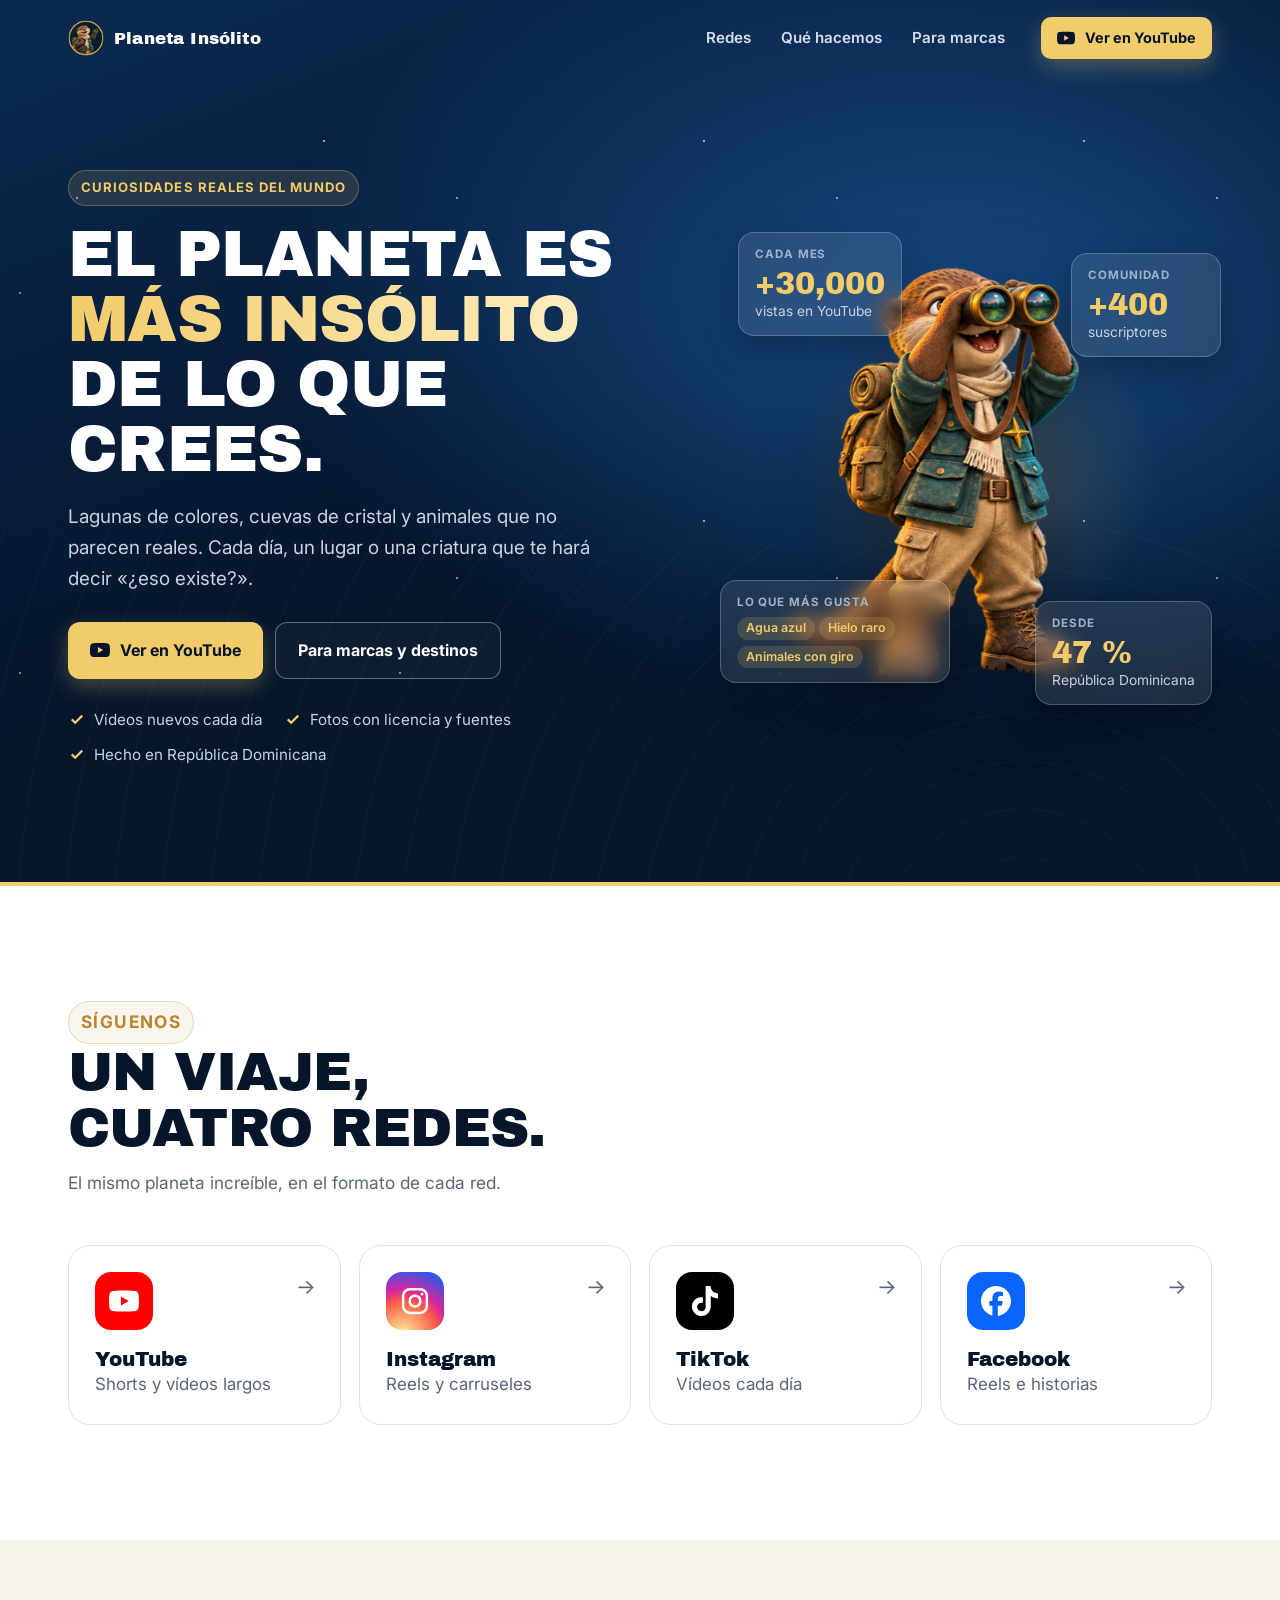
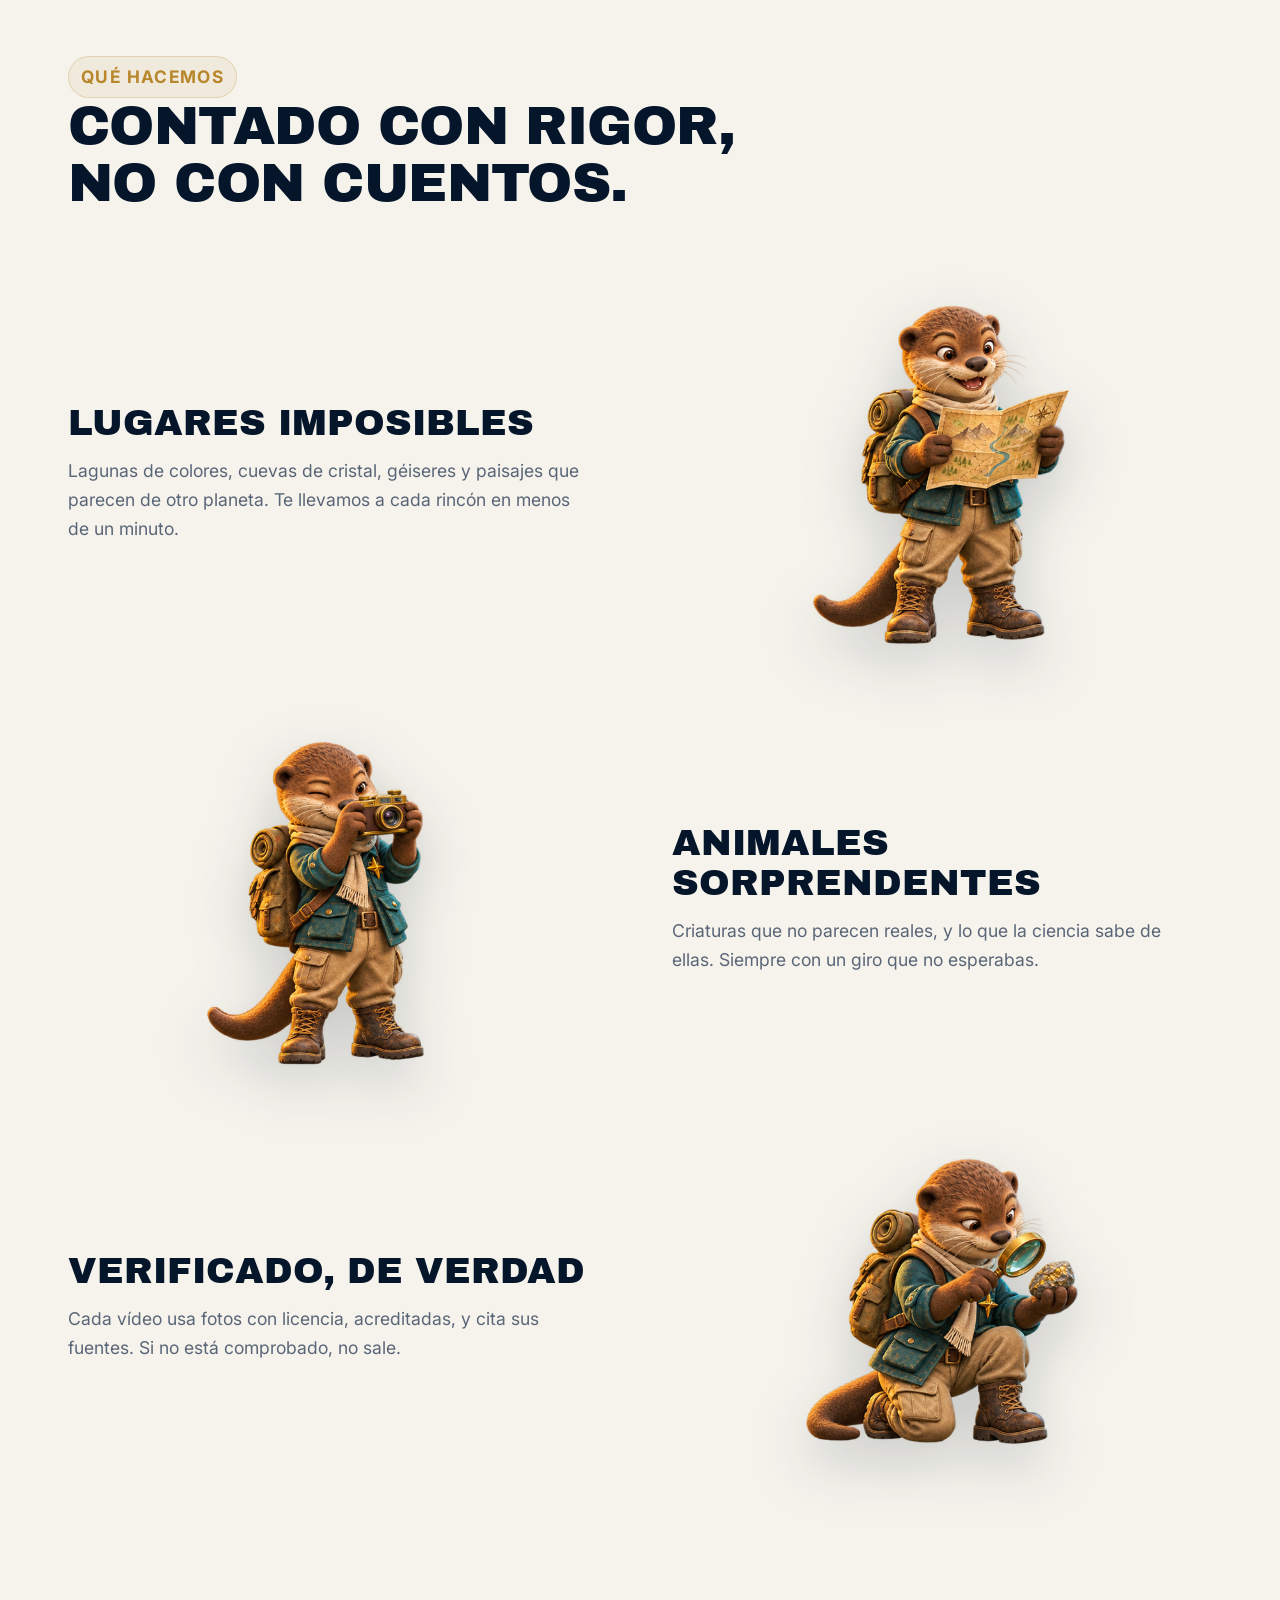
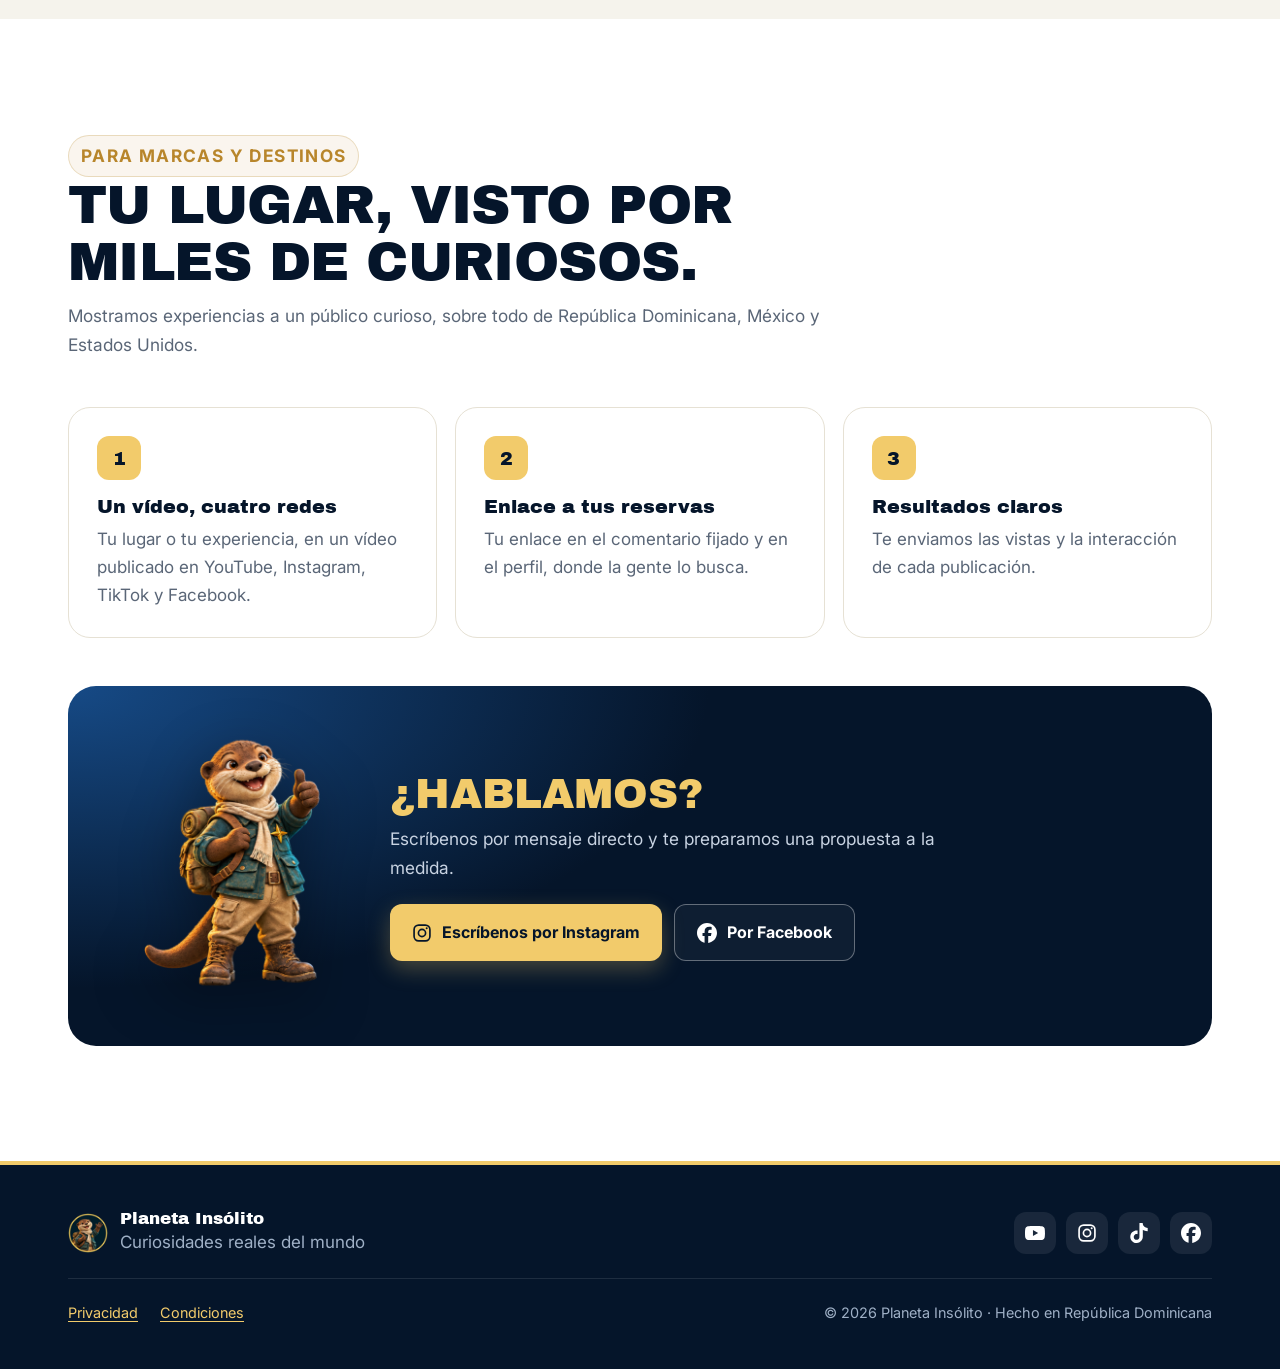
==== commit 3b9a4ba7: "Titular en tres líneas y botón de Facebook visible en la llamada final Co-Authored-By: Claude Opus 5" ====
--- a/index.html
+++ b/index.html
@@ -14,8 +14,8 @@
 <link rel="preconnect" href="https://fonts.googleapis.com">
 <link rel="preconnect" href="https://fonts.gstatic.com" crossorigin>
 <link href="https://fonts.googleapis.com/css2?family=Archivo+Black&family=Inter:wght@400;500;600;700&display=swap" rel="stylesheet">
-<link rel="stylesheet" href="estilo.css">
-<script src="app.js" defer></script>
+<link rel="stylesheet" href="estilo.css?v=20261117c">
+<script src="app.js?v=20261117c" defer></script>
 </head>
 <body class="pagina-inicio">
 <header class="barra" id="barra">
--- a/estilo.css
+++ b/estilo.css
@@ -41,7 +41,7 @@
 .btn-oro:hover { transform: translateY(-2px); box-shadow: 0 14px 30px rgba(242, 203, 107, .42); }
 .btn-borde { color: #fff; border: 1.5px solid rgba(255,255,255,.35); background: rgba(255,255,255,.04); }
 .btn-borde:hover { border-color: var(--oro); background: rgba(255,255,255,.1); transform: translateY(-2px); }
-.clara .btn-borde, .seccion .cta .btn-borde { color: var(--tinta); border-color: var(--borde); background: #fff; }
+.clara .btn-borde { color: var(--tinta); border-color: var(--borde); background: #fff; }
 .btn-chico { padding: 9px 16px; font-size: .9rem; border-radius: 10px; }
 .btn-chico svg { width: 18px; height: 18px; }
 
@@ -65,9 +65,9 @@
 @keyframes deriva { to { transform: translate3d(-380px, -190px, 0); } }
 .portada::after { content: ""; position: absolute; inset: auto 0 0; height: 40%; z-index: -1; opacity: .35;
   background: repeating-radial-gradient(circle at 80% 120%, transparent 0 46px, rgba(255,255,255,.07) 47px 48px); }
-.portada-in { display: grid; grid-template-columns: 1.08fr .92fr; align-items: center; gap: clamp(24px, 4vw, 64px); }
+.portada-in { display: grid; grid-template-columns: 1.15fr .85fr; align-items: center; gap: clamp(24px, 4vw, 64px); }
 .etiqueta { display: inline-block; margin: 0 0 16px; padding: 6px 12px; border-radius: 999px; font-size: .82rem; font-weight: 700; letter-spacing: .08em; text-transform: uppercase; color: var(--oro); background: rgba(242, 203, 107, .12); border: 1px solid rgba(242, 203, 107, .3); }
-.portada h1 { margin: 0 0 18px; font: clamp(2.5rem, 6.4vw, 5.2rem)/1.0 var(--titulo); text-transform: uppercase; letter-spacing: -.01em; }
+.portada h1 { margin: 0 0 18px; font: clamp(2.3rem, 5vw, 4.3rem)/1.02 var(--titulo); text-transform: uppercase; letter-spacing: -.01em; }
 .portada h1 span { color: var(--oro); background: linear-gradient(90deg, #f2cb6b, #fff0c4, #f2cb6b); background-size: 220% 100%; -webkit-background-clip: text; background-clip: text; color: transparent; animation: brillo 7s ease-in-out infinite; }
 @keyframes brillo { 50% { background-position: 100% 0; } }
 .portada.corta h1 { font-size: clamp(2.2rem, 5vw, 3.8rem); }
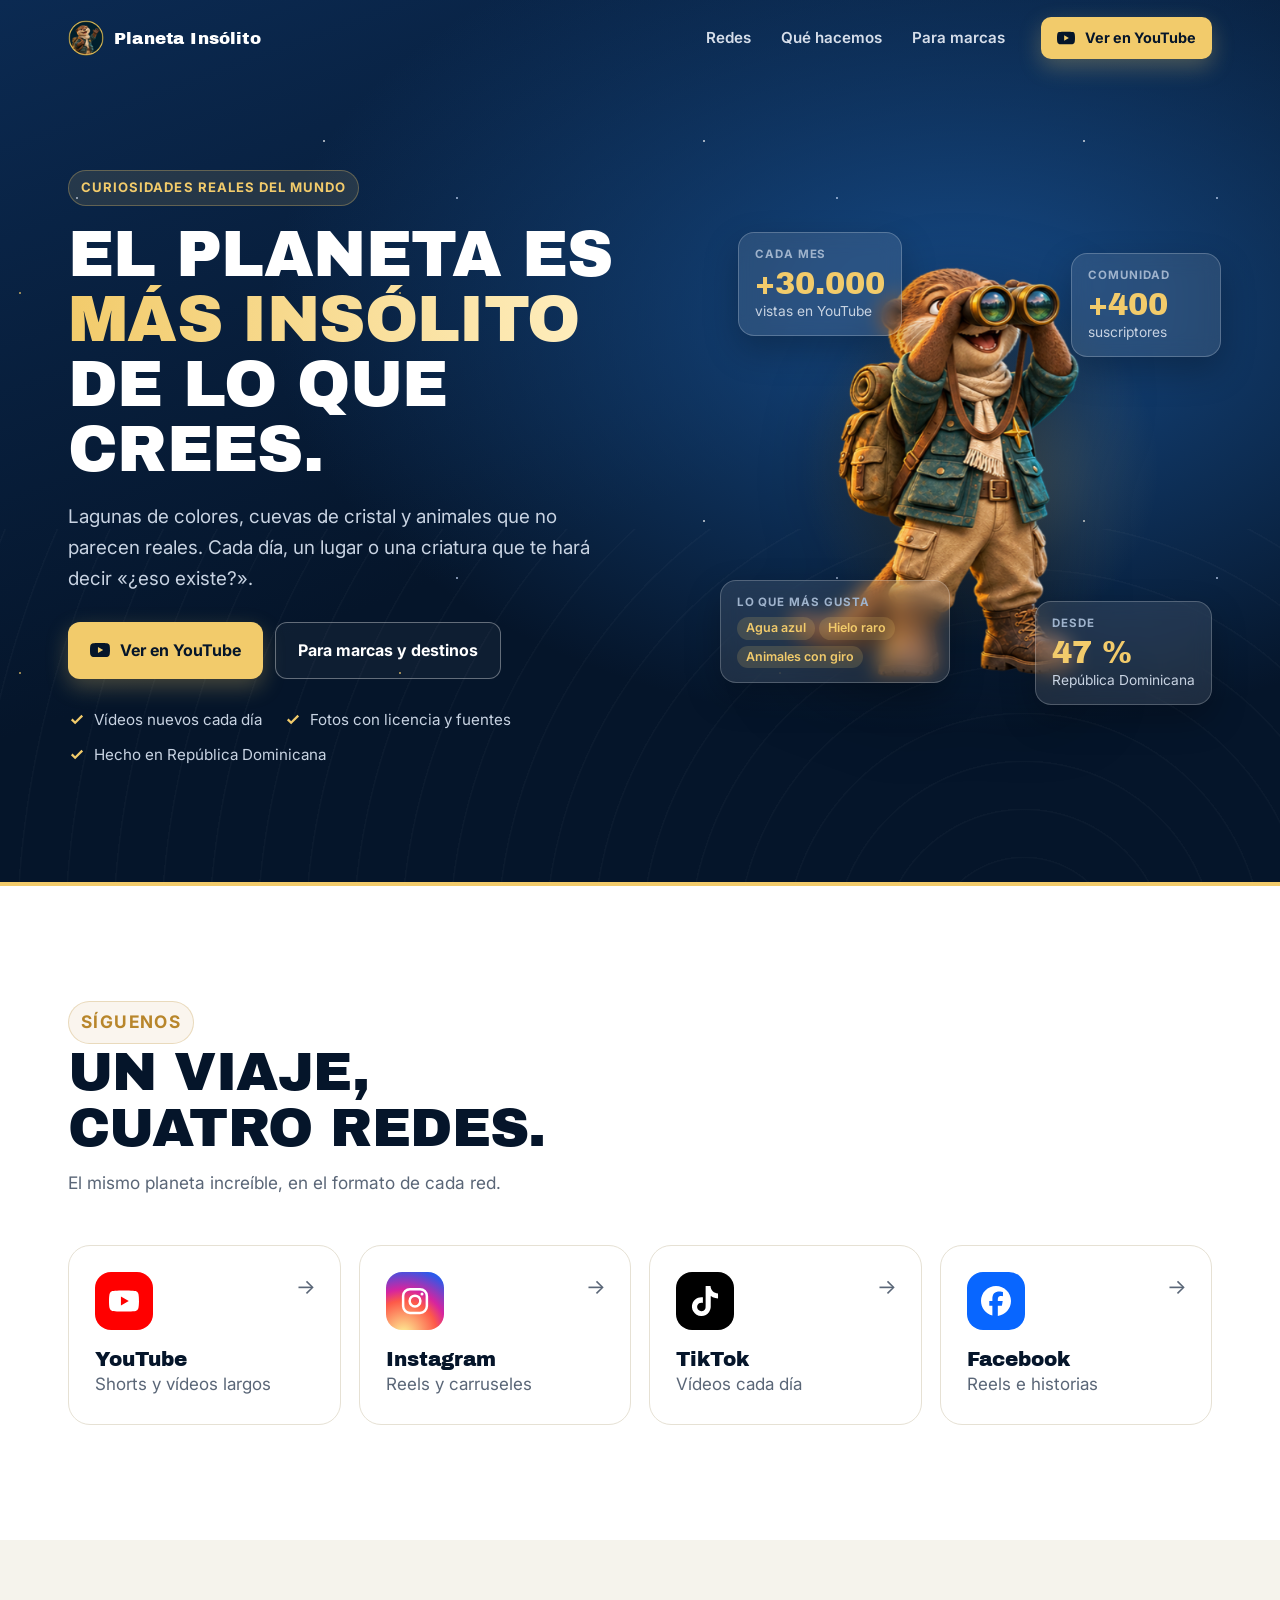
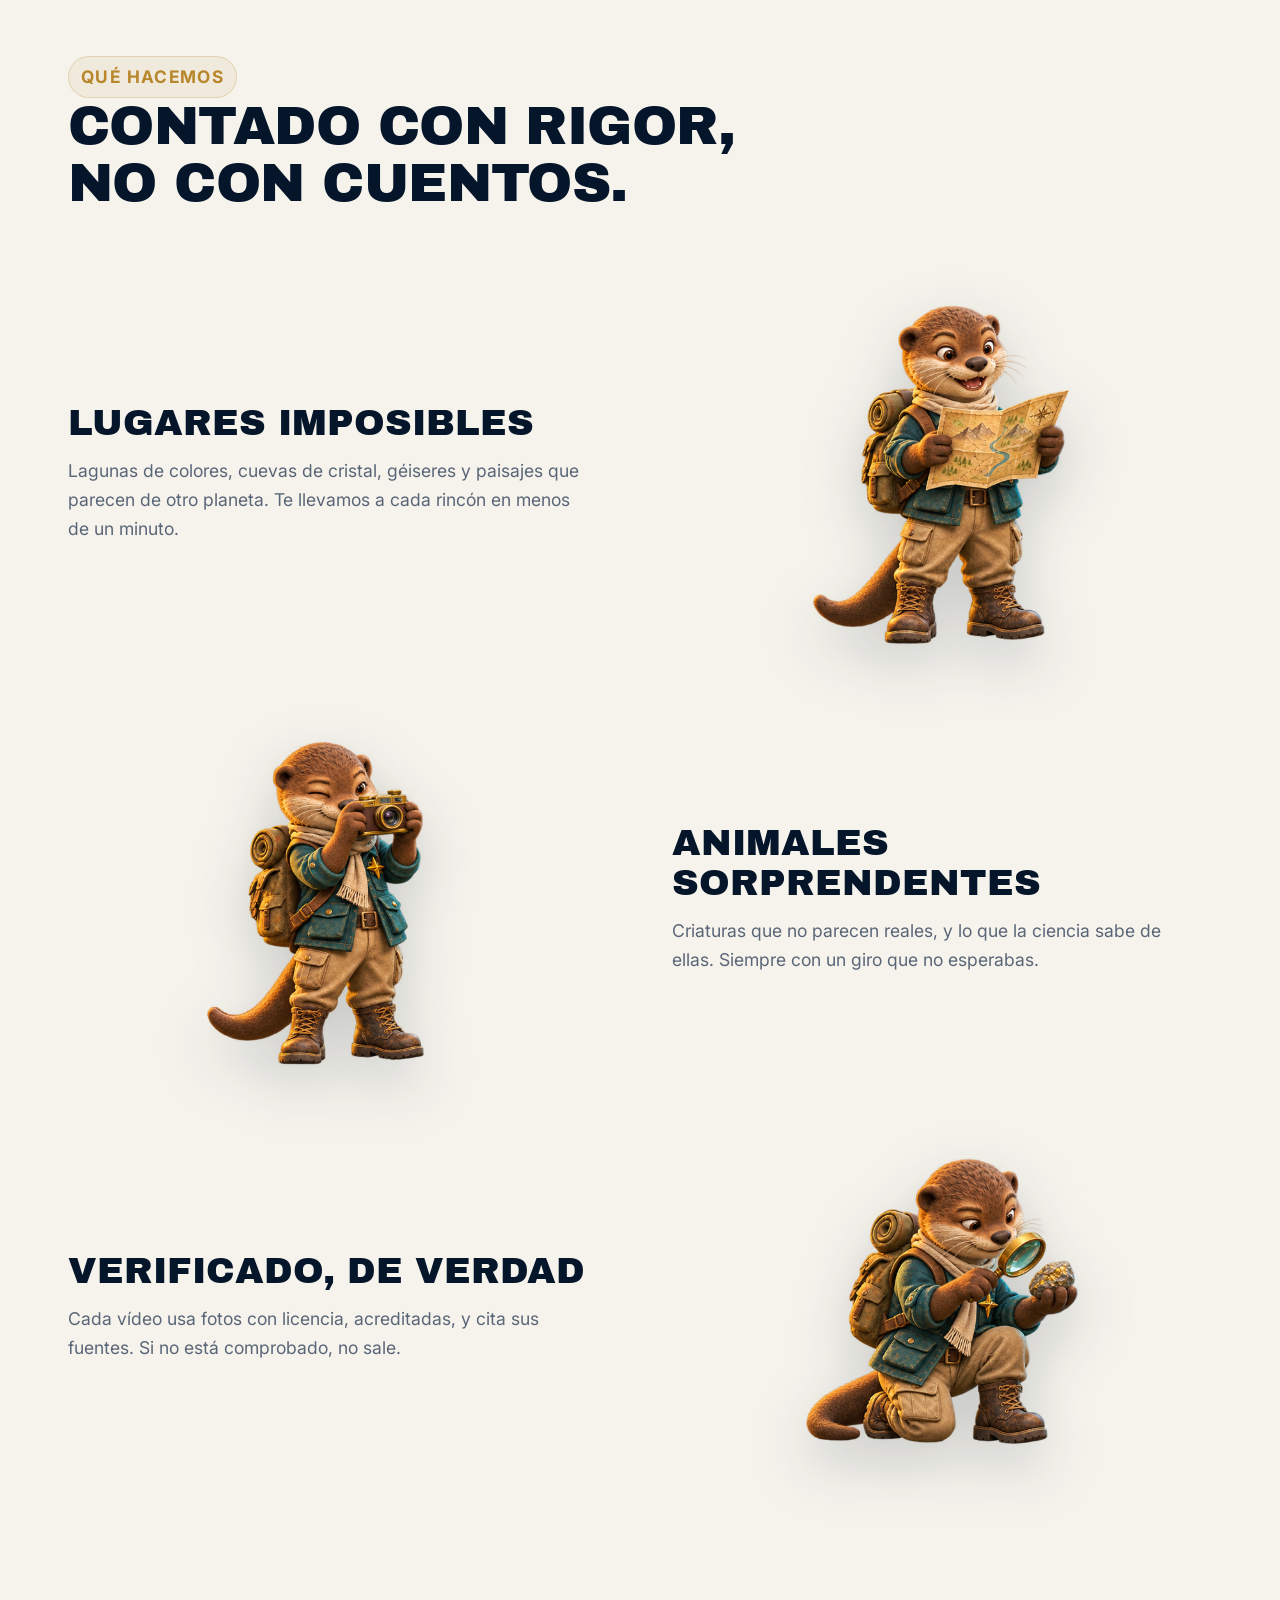
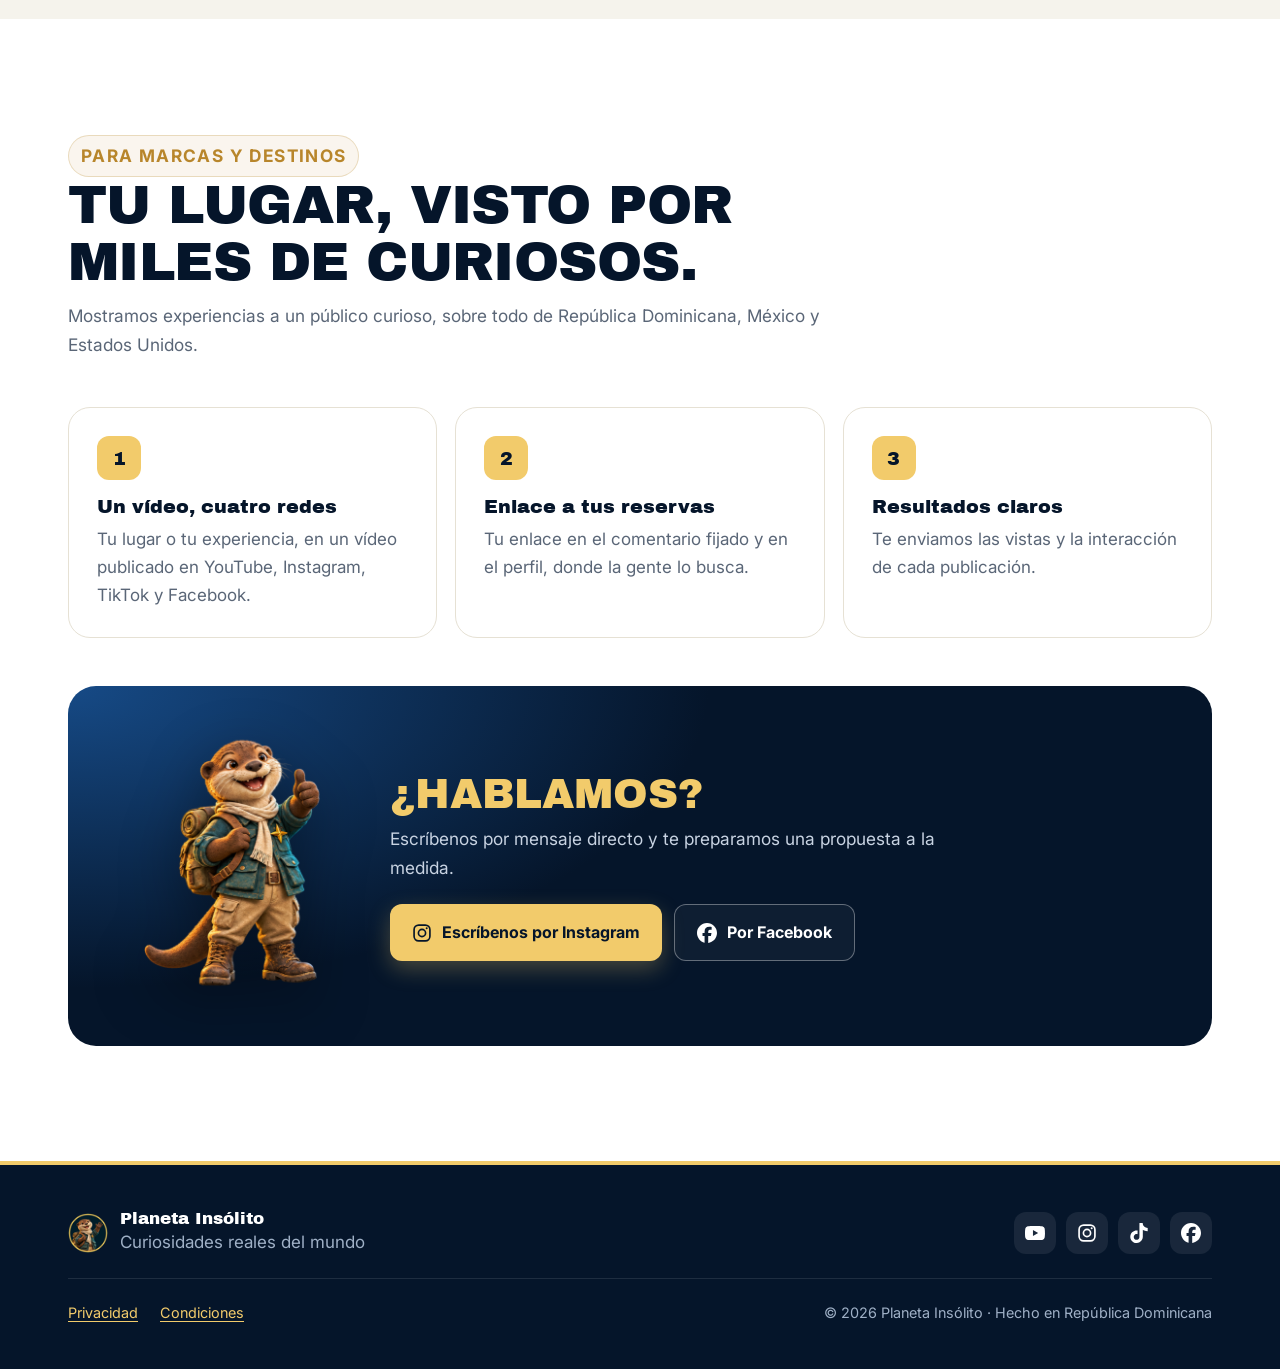
==== commit c6719cd0: "Móvil: botón de la barra compacto, marca en una línea, tarjetas dentro de la pantalla y cifras con p" ====
--- a/index.html
+++ b/index.html
@@ -14,8 +14,8 @@
 <link rel="preconnect" href="https://fonts.googleapis.com">
 <link rel="preconnect" href="https://fonts.gstatic.com" crossorigin>
 <link href="https://fonts.googleapis.com/css2?family=Archivo+Black&family=Inter:wght@400;500;600;700&display=swap" rel="stylesheet">
-<link rel="stylesheet" href="estilo.css?v=20261117c">
-<script src="app.js?v=20261117c" defer></script>
+<link rel="stylesheet" href="estilo.css?v=20261117d">
+<script src="app.js?v=20261117d" defer></script>
 </head>
 <body class="pagina-inicio">
 <header class="barra" id="barra">
--- a/estilo.css
+++ b/estilo.css
@@ -27,7 +27,7 @@
 .barra-in { display: flex; align-items: center; gap: 24px; height: 76px; transition: height .25s; }
 .barra.compacta { background: rgba(5, 21, 42, .86); backdrop-filter: saturate(1.4) blur(12px); box-shadow: 0 6px 24px rgba(0,0,0,.25); }
 .barra.compacta .barra-in { height: 64px; }
-.marca { display: flex; align-items: center; gap: 10px; color: #fff; text-decoration: none; font: 1.05rem var(--titulo); letter-spacing: .01em; }
+.marca { white-space: nowrap; display: flex; align-items: center; gap: 10px; color: #fff; text-decoration: none; font: 1.05rem var(--titulo); letter-spacing: .01em; }
 .marca img { border-radius: 50%; transition: transform .4s; }
 .marca:hover img { transform: rotate(-12deg) scale(1.08); }
 .menu { display: flex; gap: 6px; margin-left: auto; }
@@ -184,6 +184,7 @@
   .lead { margin-left: auto; margin-right: auto; }
   .acciones, .checks { justify-content: center; }
   .portada-arte { order: 1; min-height: 360px; }
+  .v1, .v3 { left: 0; } .v2, .v4 { right: 0; }
   .portada { padding-top: 104px; }
   .fila, .fila.invertida { grid-template-columns: 1fr; text-align: center; }
   .fila.invertida .fila-txt { order: 0; }
@@ -210,6 +211,7 @@
   .v3 { display: none; }
   .v4 { right: 0; bottom: 2%; }
   .btn { width: 100%; justify-content: center; }
+  .barra .btn-chico { width: auto; }
 }
 @media (prefers-reduced-motion: reduce) {
   *, *::before, *::after { animation: none !important; transition: none !important; }
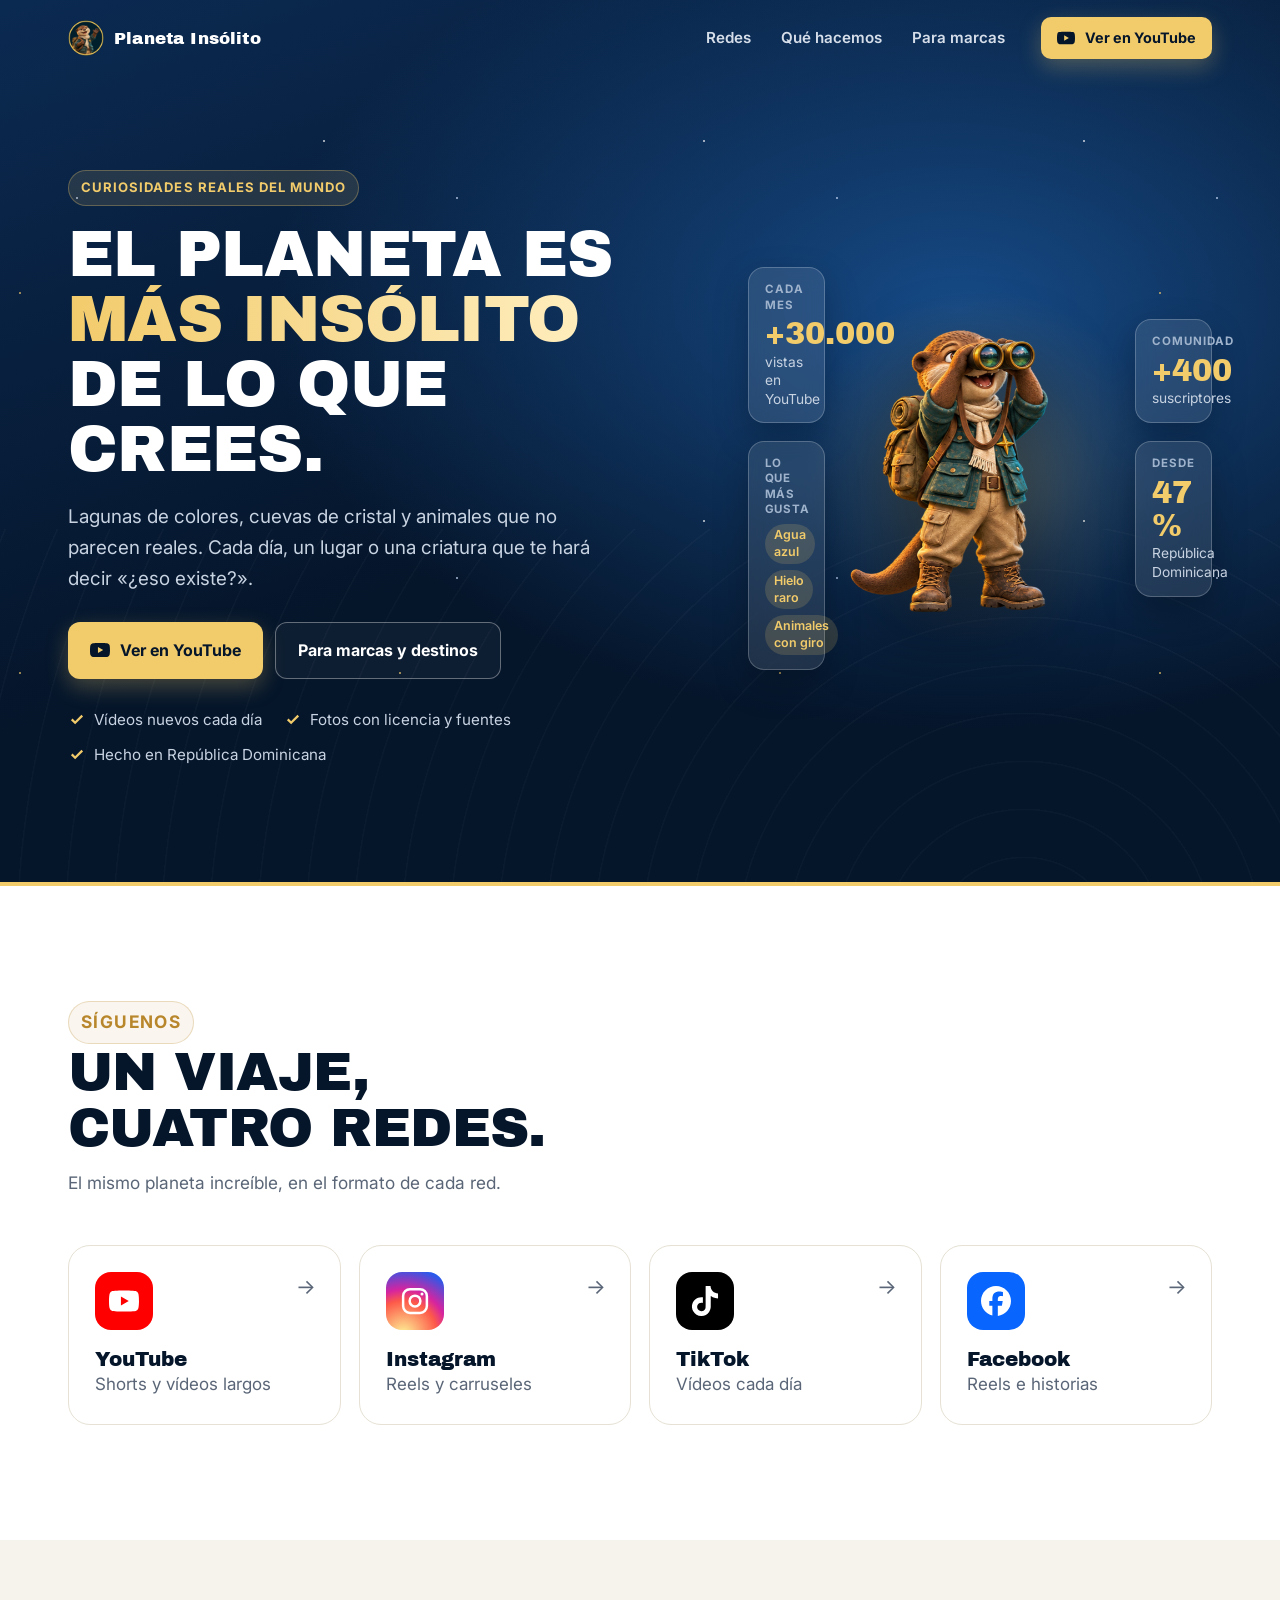
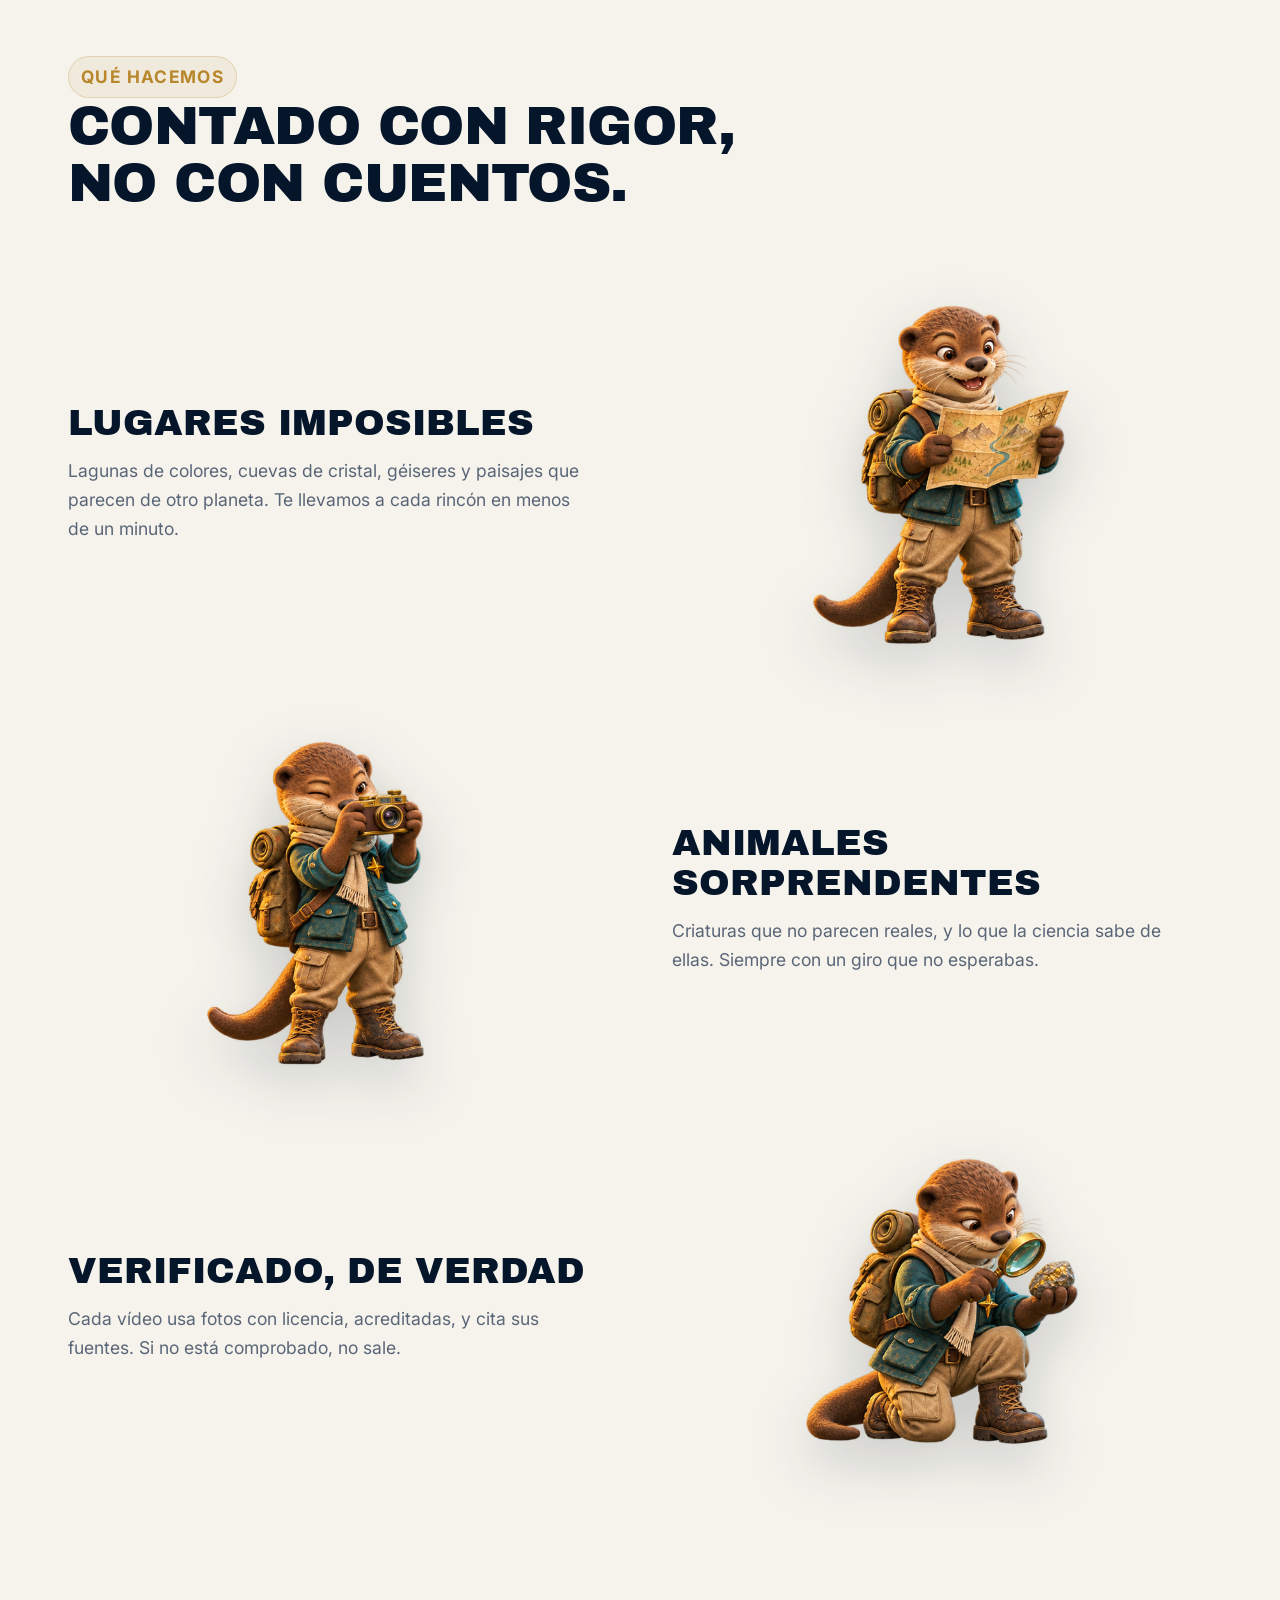
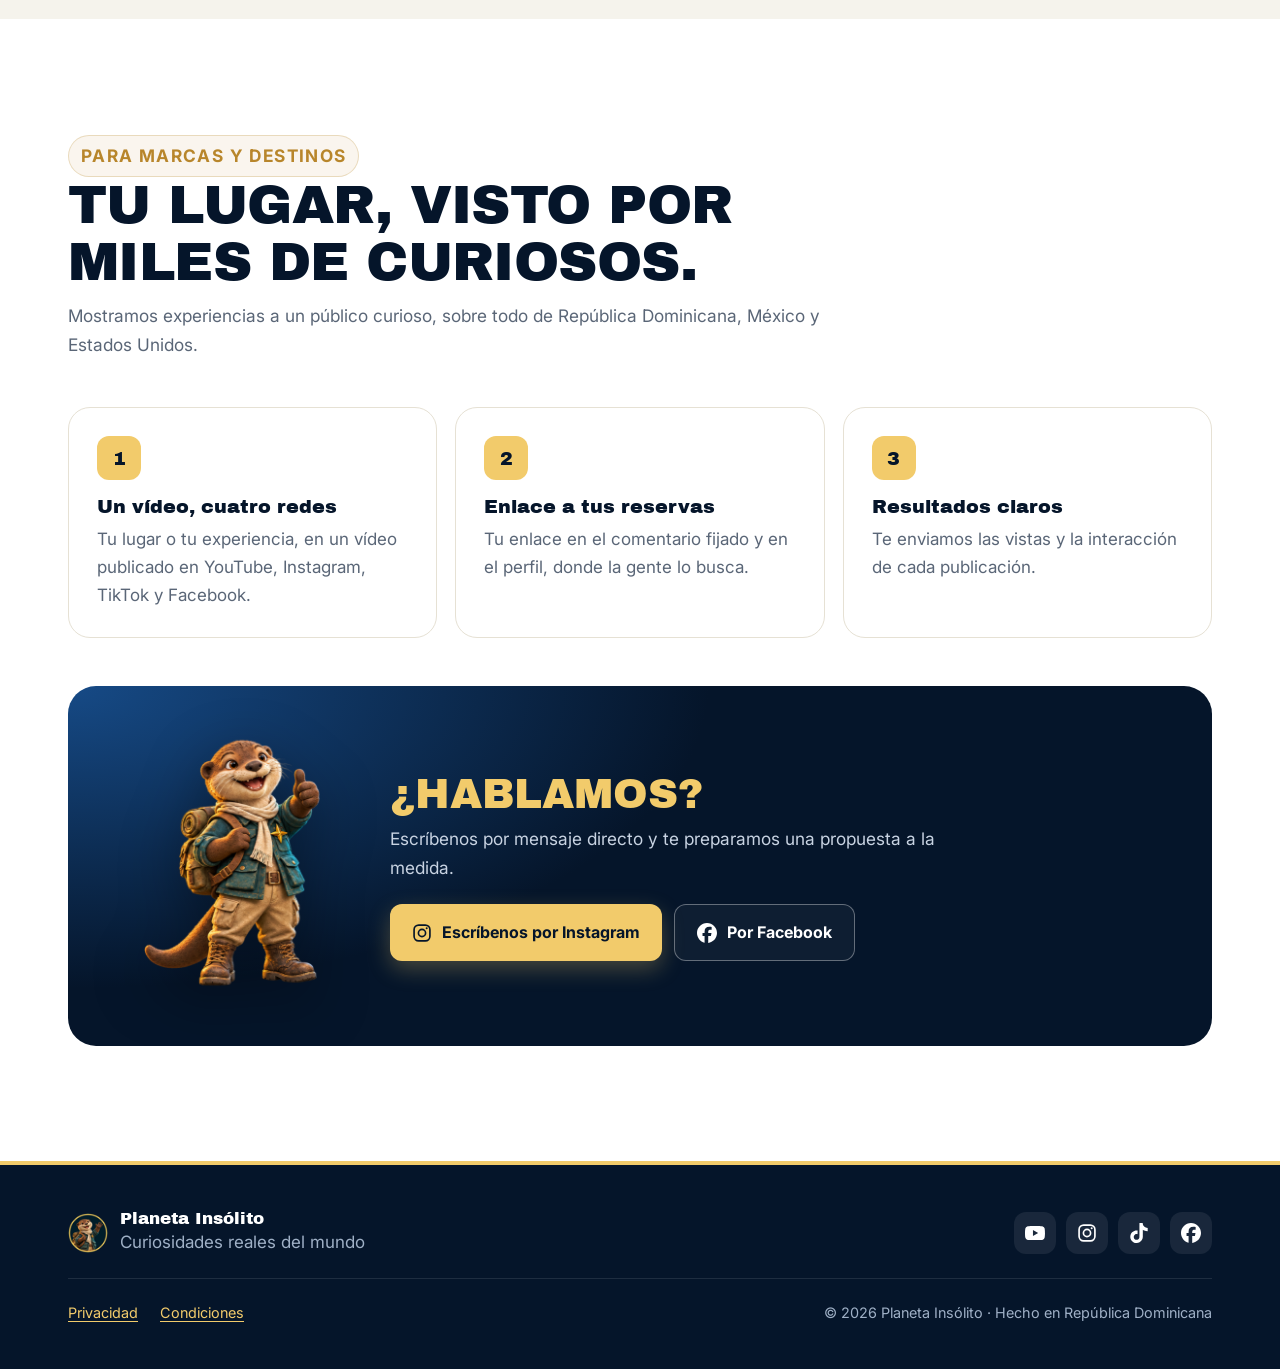
==== commit 519c8dc7: "Las tarjetas de cristal rodean a la nutria sin taparla en ordenador, tableta y móvil Co-Authored-By:" ====
--- a/index.html
+++ b/index.html
@@ -14,8 +14,8 @@
 <link rel="preconnect" href="https://fonts.googleapis.com">
 <link rel="preconnect" href="https://fonts.gstatic.com" crossorigin>
 <link href="https://fonts.googleapis.com/css2?family=Archivo+Black&family=Inter:wght@400;500;600;700&display=swap" rel="stylesheet">
-<link rel="stylesheet" href="estilo.css?v=20261117d">
-<script src="app.js?v=20261117d" defer></script>
+<link rel="stylesheet" href="estilo.css?v=20261117e">
+<script src="app.js?v=20261117e" defer></script>
 </head>
 <body class="pagina-inicio">
 <header class="barra" id="barra">
--- a/estilo.css
+++ b/estilo.css
@@ -77,26 +77,28 @@
 .checks li { display: inline-flex; align-items: center; gap: 8px; }
 .checks svg { width: 18px; height: 18px; color: var(--oro); }
 
-.portada-arte { position: relative; min-height: clamp(360px, 42vw, 560px); display: grid; place-items: center; }
-.halo { position: absolute; width: 78%; aspect-ratio: 1; border-radius: 50%; background: radial-gradient(circle, rgba(242,203,107,.32) 0%, rgba(242,203,107,.08) 45%, transparent 70%); animation: latido 6s ease-in-out infinite; }
+.portada-arte { position: relative; min-height: clamp(360px, 42vw, 560px); display: grid; align-items: center; justify-items: center;
+  grid-template-columns: minmax(0, 1fr) auto minmax(0, 1fr); grid-template-areas: "v1 nutria v2" "v3 nutria v4"; gap: 18px 14px; }
+.portada.corta .portada-arte { grid-template-columns: 1fr; grid-template-areas: "nutria"; }
+.halo { position: absolute; left: 50%; top: 50%; margin: -39% 0 0 -39%; width: 78%; aspect-ratio: 1; border-radius: 50%; background: radial-gradient(circle, rgba(242,203,107,.32) 0%, rgba(242,203,107,.08) 45%, transparent 70%); animation: latido 6s ease-in-out infinite; }
 @keyframes latido { 50% { transform: scale(1.06); opacity: .8; } }
-.nutria-hero { position: relative; width: clamp(260px, 32vw, 460px); height: auto; filter: drop-shadow(0 26px 40px rgba(0,0,0,.45));
+.nutria-hero { grid-area: nutria; position: relative; width: clamp(220px, 22vw, 330px); height: auto; filter: drop-shadow(0 26px 40px rgba(0,0,0,.45));
   translate: var(--mx, 0) var(--my, 0); transition: translate .3s ease-out; animation: flotar 6s ease-in-out infinite; }
 @keyframes flotar { 50% { transform: translateY(-12px); } }
 .portada.corta .portada-arte { min-height: clamp(220px, 26vw, 340px); }
 .portada.corta .nutria-hero { width: clamp(200px, 22vw, 300px); }
 
-.vidrio { position: absolute; z-index: 2; min-width: 150px; padding: 14px 16px; border-radius: 16px; color: #fff;
+.vidrio { position: relative; z-index: 2; width: 100%; max-width: 190px; min-width: 0; padding: 14px 16px; border-radius: 16px; color: #fff;
   background: rgba(255,255,255,.1); border: 1px solid rgba(255,255,255,.22); backdrop-filter: blur(10px);
   box-shadow: 0 14px 34px rgba(0,0,0,.25); font-size: .86rem; line-height: 1.35; transition: translate .4s ease-out; animation: aparecer .8s both, mecer 7s ease-in-out infinite; }
 .vidrio strong { display: block; font: 1.9rem/1.1 var(--titulo); color: var(--oro); margin: 4px 0 2px; font-variant-numeric: tabular-nums; }
 .vidrio > span:not(.vt):not(.chip) { color: #c8d3e2; }
 .vt { display: block; font-size: .72rem; font-weight: 700; letter-spacing: .08em; text-transform: uppercase; color: #9fb3cc; }
 .chip { display: inline-block; margin: 6px 4px 0 0; padding: 3px 9px; border-radius: 999px; background: rgba(242,203,107,.16); color: var(--oro); font-weight: 600; font-size: .78rem; }
-.v1 { top: 6%; left: -2%; animation-delay: .1s, 0s; }
-.v2 { top: 10%; right: -2%; animation-delay: .25s, 1.2s; }
-.v3 { bottom: 10%; left: -6%; max-width: 230px; animation-delay: .4s, 2.4s; }
-.v4 { bottom: 6%; right: 0; animation-delay: .55s, 3.6s; }
+.v1 { grid-area: v1; align-self: end; animation-delay: .1s, 0s; }
+.v2 { grid-area: v2; align-self: end; animation-delay: .25s, 1.2s; }
+.v3 { grid-area: v3; align-self: start; animation-delay: .4s, 2.4s; }
+.v4 { grid-area: v4; align-self: start; animation-delay: .55s, 3.6s; }
 @keyframes aparecer { from { opacity: 0; transform: translateY(14px) scale(.96); } }
 @keyframes mecer { 50% { transform: translateY(-6px); } }
 
@@ -183,8 +185,8 @@
   .portada-txt { order: 2; }
   .lead { margin-left: auto; margin-right: auto; }
   .acciones, .checks { justify-content: center; }
-  .portada-arte { order: 1; min-height: 360px; }
-  .v1, .v3 { left: 0; } .v2, .v4 { right: 0; }
+  .portada-arte { order: 1; min-height: 0; grid-template-columns: 1fr 1fr; grid-template-areas: "nutria nutria" "v1 v2" "v3 v4"; }
+  .vidrio { max-width: none; }
   .portada { padding-top: 104px; }
   .fila, .fila.invertida { grid-template-columns: 1fr; text-align: center; }
   .fila.invertida .fila-txt { order: 0; }
@@ -207,9 +209,8 @@
   .flecha { position: static; margin-left: auto; }
   .vidrio { min-width: 0; padding: 10px 12px; font-size: .78rem; }
   .vidrio strong { font-size: 1.4rem; }
-  .v1 { left: 0; top: 2%; } .v2 { right: 0; top: 4%; }
+  .portada-arte { grid-template-areas: "nutria nutria" "v1 v2" "v4 v4"; gap: 10px; }
   .v3 { display: none; }
-  .v4 { right: 0; bottom: 2%; }
   .btn { width: 100%; justify-content: center; }
   .barra .btn-chico { width: auto; }
 }
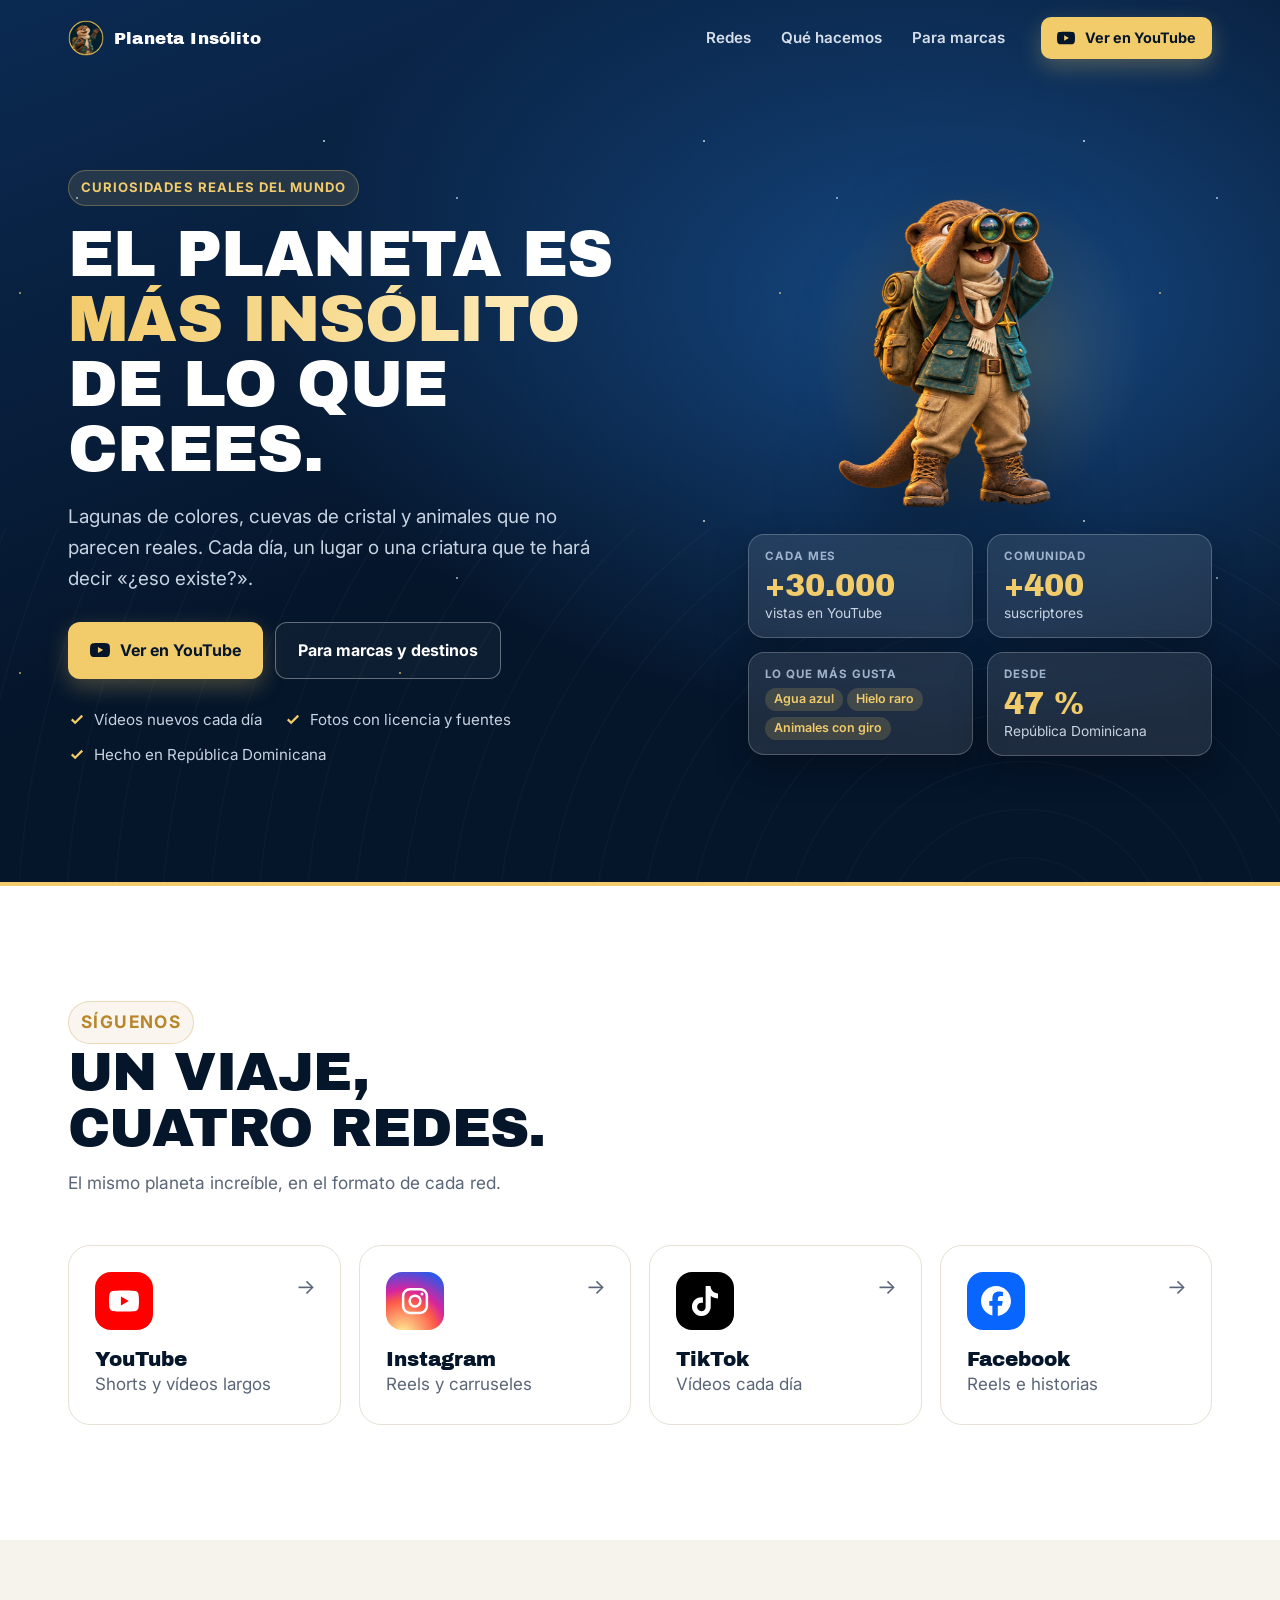
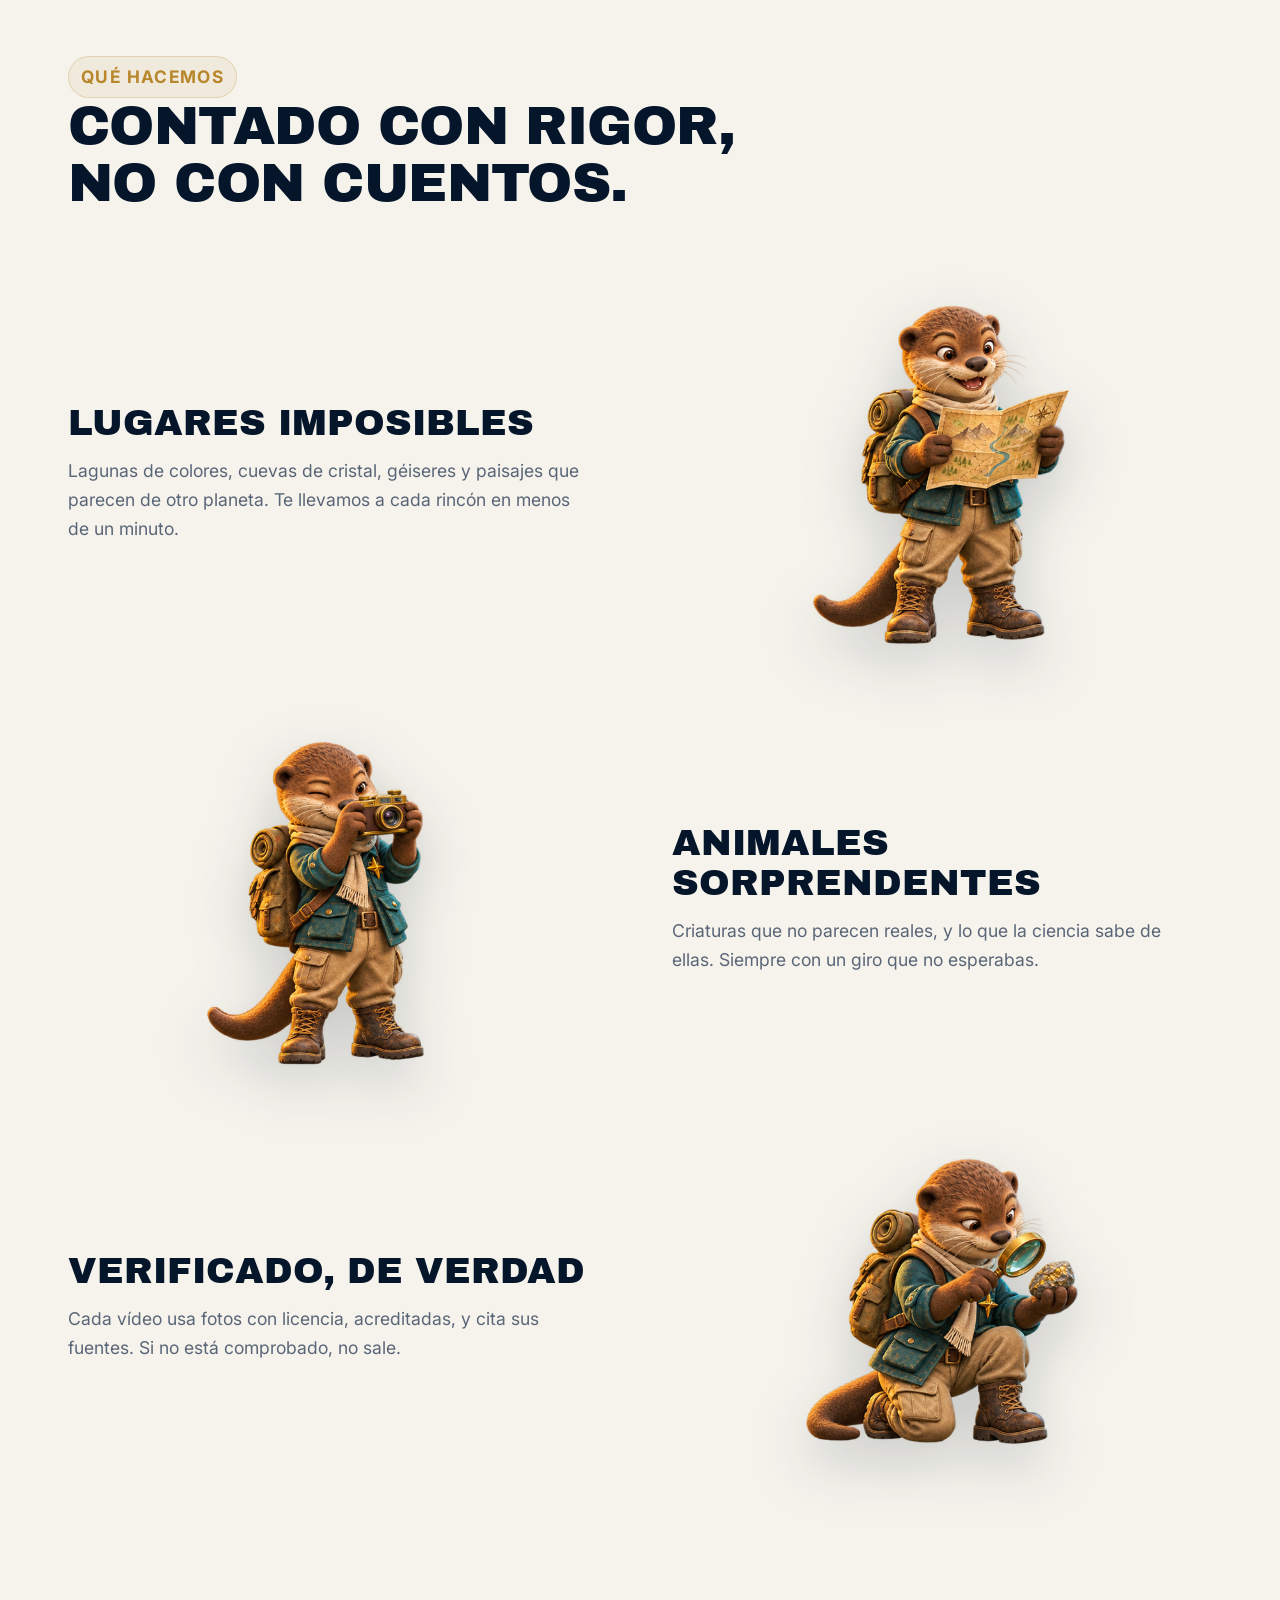
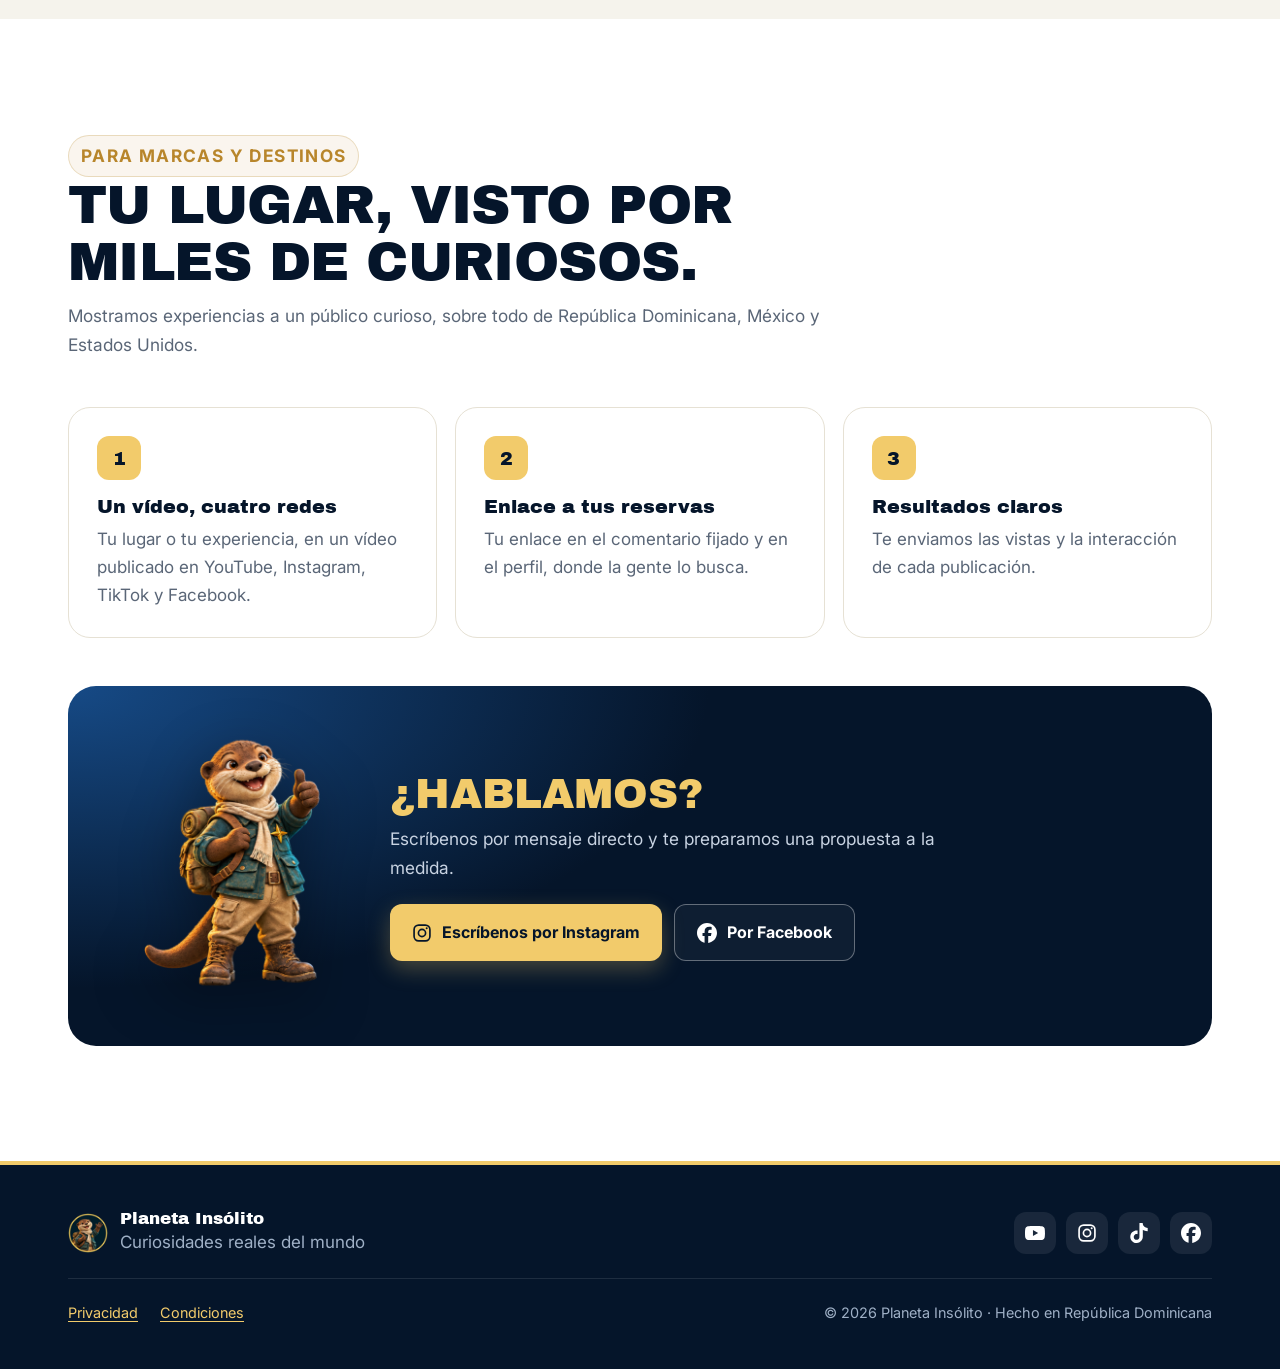
==== commit bb94a29a: "Portada: nutria arriba y tarjetas debajo en 2x2, sin taparla y legibles Co-Authored-By: Claude Opus " ====
--- a/index.html
+++ b/index.html
@@ -14,8 +14,8 @@
 <link rel="preconnect" href="https://fonts.googleapis.com">
 <link rel="preconnect" href="https://fonts.gstatic.com" crossorigin>
 <link href="https://fonts.googleapis.com/css2?family=Archivo+Black&family=Inter:wght@400;500;600;700&display=swap" rel="stylesheet">
-<link rel="stylesheet" href="estilo.css?v=20261117e">
-<script src="app.js?v=20261117e" defer></script>
+<link rel="stylesheet" href="estilo.css?v=20261117f">
+<script src="app.js?v=20261117f" defer></script>
 </head>
 <body class="pagina-inicio">
 <header class="barra" id="barra">
--- a/estilo.css
+++ b/estilo.css
@@ -78,27 +78,27 @@
 .checks svg { width: 18px; height: 18px; color: var(--oro); }
 
 .portada-arte { position: relative; min-height: clamp(360px, 42vw, 560px); display: grid; align-items: center; justify-items: center;
-  grid-template-columns: minmax(0, 1fr) auto minmax(0, 1fr); grid-template-areas: "v1 nutria v2" "v3 nutria v4"; gap: 18px 14px; }
+  grid-template-columns: 1fr 1fr; grid-template-areas: "nutria nutria" "v1 v2" "v3 v4"; gap: 14px; }
 .portada.corta .portada-arte { grid-template-columns: 1fr; grid-template-areas: "nutria"; }
-.halo { position: absolute; left: 50%; top: 50%; margin: -39% 0 0 -39%; width: 78%; aspect-ratio: 1; border-radius: 50%; background: radial-gradient(circle, rgba(242,203,107,.32) 0%, rgba(242,203,107,.08) 45%, transparent 70%); animation: latido 6s ease-in-out infinite; }
+.halo { position: absolute; left: 50%; top: 0; margin-left: -36%; width: 72%; aspect-ratio: 1; border-radius: 50%; background: radial-gradient(circle, rgba(242,203,107,.32) 0%, rgba(242,203,107,.08) 45%, transparent 70%); animation: latido 6s ease-in-out infinite; }
 @keyframes latido { 50% { transform: scale(1.06); opacity: .8; } }
-.nutria-hero { grid-area: nutria; position: relative; width: clamp(220px, 22vw, 330px); height: auto; filter: drop-shadow(0 26px 40px rgba(0,0,0,.45));
+.nutria-hero { grid-area: nutria; position: relative; width: clamp(220px, 24vw, 320px); height: auto; filter: drop-shadow(0 26px 40px rgba(0,0,0,.45));
   translate: var(--mx, 0) var(--my, 0); transition: translate .3s ease-out; animation: flotar 6s ease-in-out infinite; }
 @keyframes flotar { 50% { transform: translateY(-12px); } }
 .portada.corta .portada-arte { min-height: clamp(220px, 26vw, 340px); }
 .portada.corta .nutria-hero { width: clamp(200px, 22vw, 300px); }
 
-.vidrio { position: relative; z-index: 2; width: 100%; max-width: 190px; min-width: 0; padding: 14px 16px; border-radius: 16px; color: #fff;
+.vidrio { position: relative; z-index: 2; width: 100%; min-width: 0; text-align: left; padding: 14px 16px; border-radius: 16px; color: #fff;
   background: rgba(255,255,255,.1); border: 1px solid rgba(255,255,255,.22); backdrop-filter: blur(10px);
   box-shadow: 0 14px 34px rgba(0,0,0,.25); font-size: .86rem; line-height: 1.35; transition: translate .4s ease-out; animation: aparecer .8s both, mecer 7s ease-in-out infinite; }
 .vidrio strong { display: block; font: 1.9rem/1.1 var(--titulo); color: var(--oro); margin: 4px 0 2px; font-variant-numeric: tabular-nums; }
 .vidrio > span:not(.vt):not(.chip) { color: #c8d3e2; }
 .vt { display: block; font-size: .72rem; font-weight: 700; letter-spacing: .08em; text-transform: uppercase; color: #9fb3cc; }
 .chip { display: inline-block; margin: 6px 4px 0 0; padding: 3px 9px; border-radius: 999px; background: rgba(242,203,107,.16); color: var(--oro); font-weight: 600; font-size: .78rem; }
-.v1 { grid-area: v1; align-self: end; animation-delay: .1s, 0s; }
-.v2 { grid-area: v2; align-self: end; animation-delay: .25s, 1.2s; }
-.v3 { grid-area: v3; align-self: start; animation-delay: .4s, 2.4s; }
-.v4 { grid-area: v4; align-self: start; animation-delay: .55s, 3.6s; }
+.v1 { grid-area: v1; align-self: stretch; animation-delay: .1s, 0s; }
+.v2 { grid-area: v2; align-self: stretch; animation-delay: .25s, 1.2s; }
+.v3 { grid-area: v3; align-self: stretch; animation-delay: .4s, 2.4s; }
+.v4 { grid-area: v4; align-self: stretch; animation-delay: .55s, 3.6s; }
 @keyframes aparecer { from { opacity: 0; transform: translateY(14px) scale(.96); } }
 @keyframes mecer { 50% { transform: translateY(-6px); } }
 
